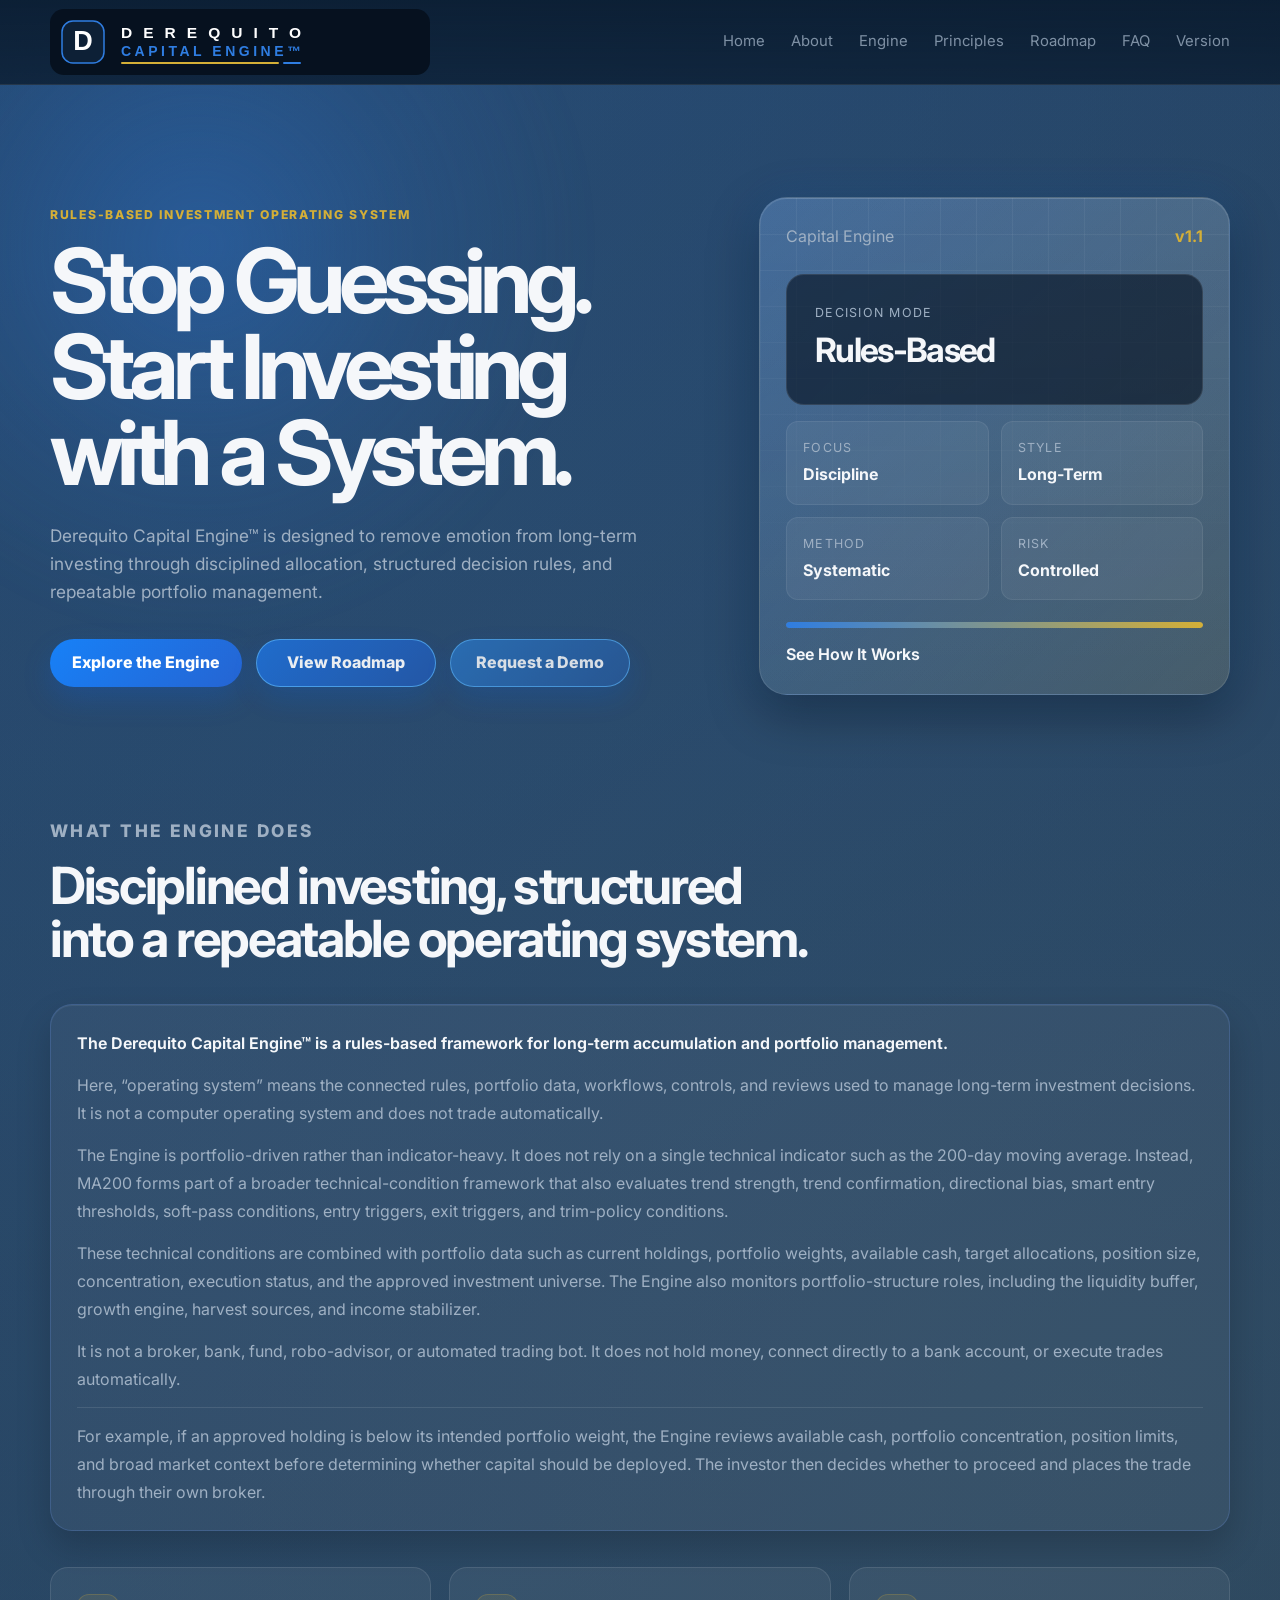
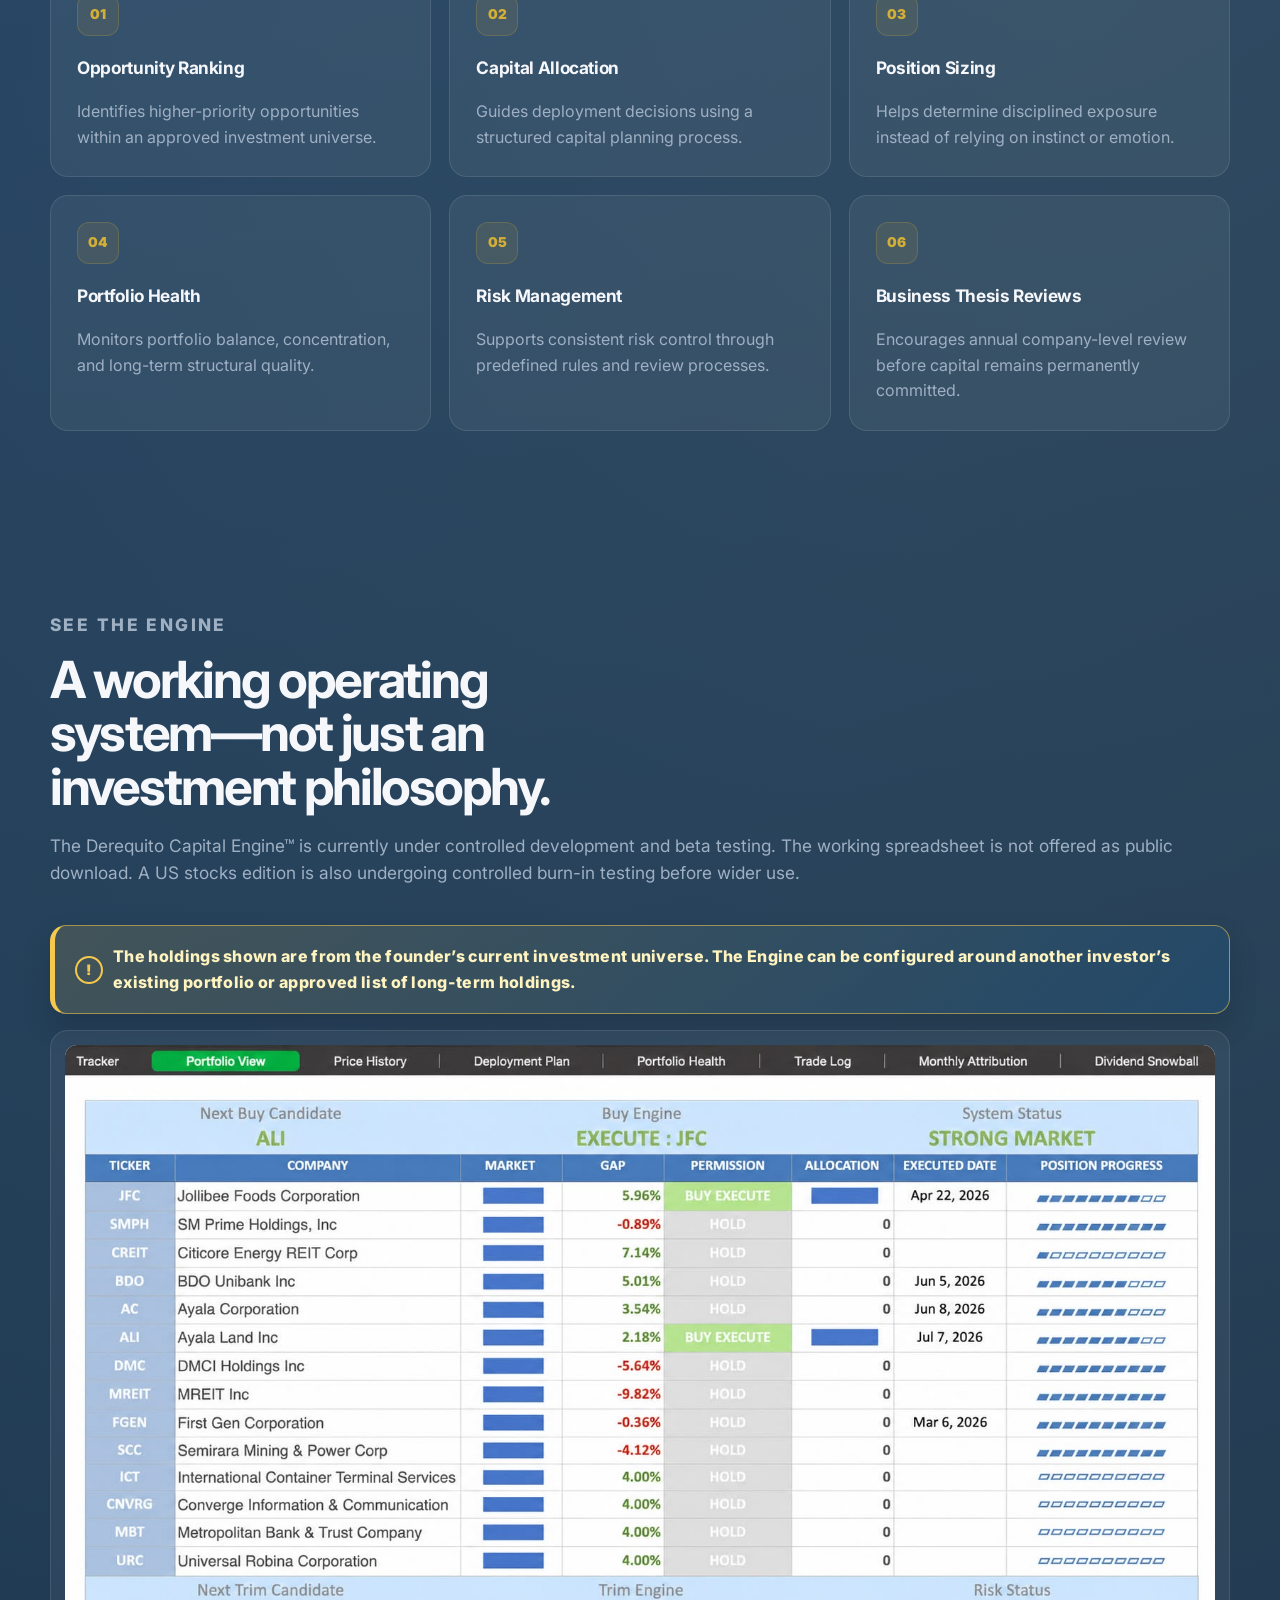
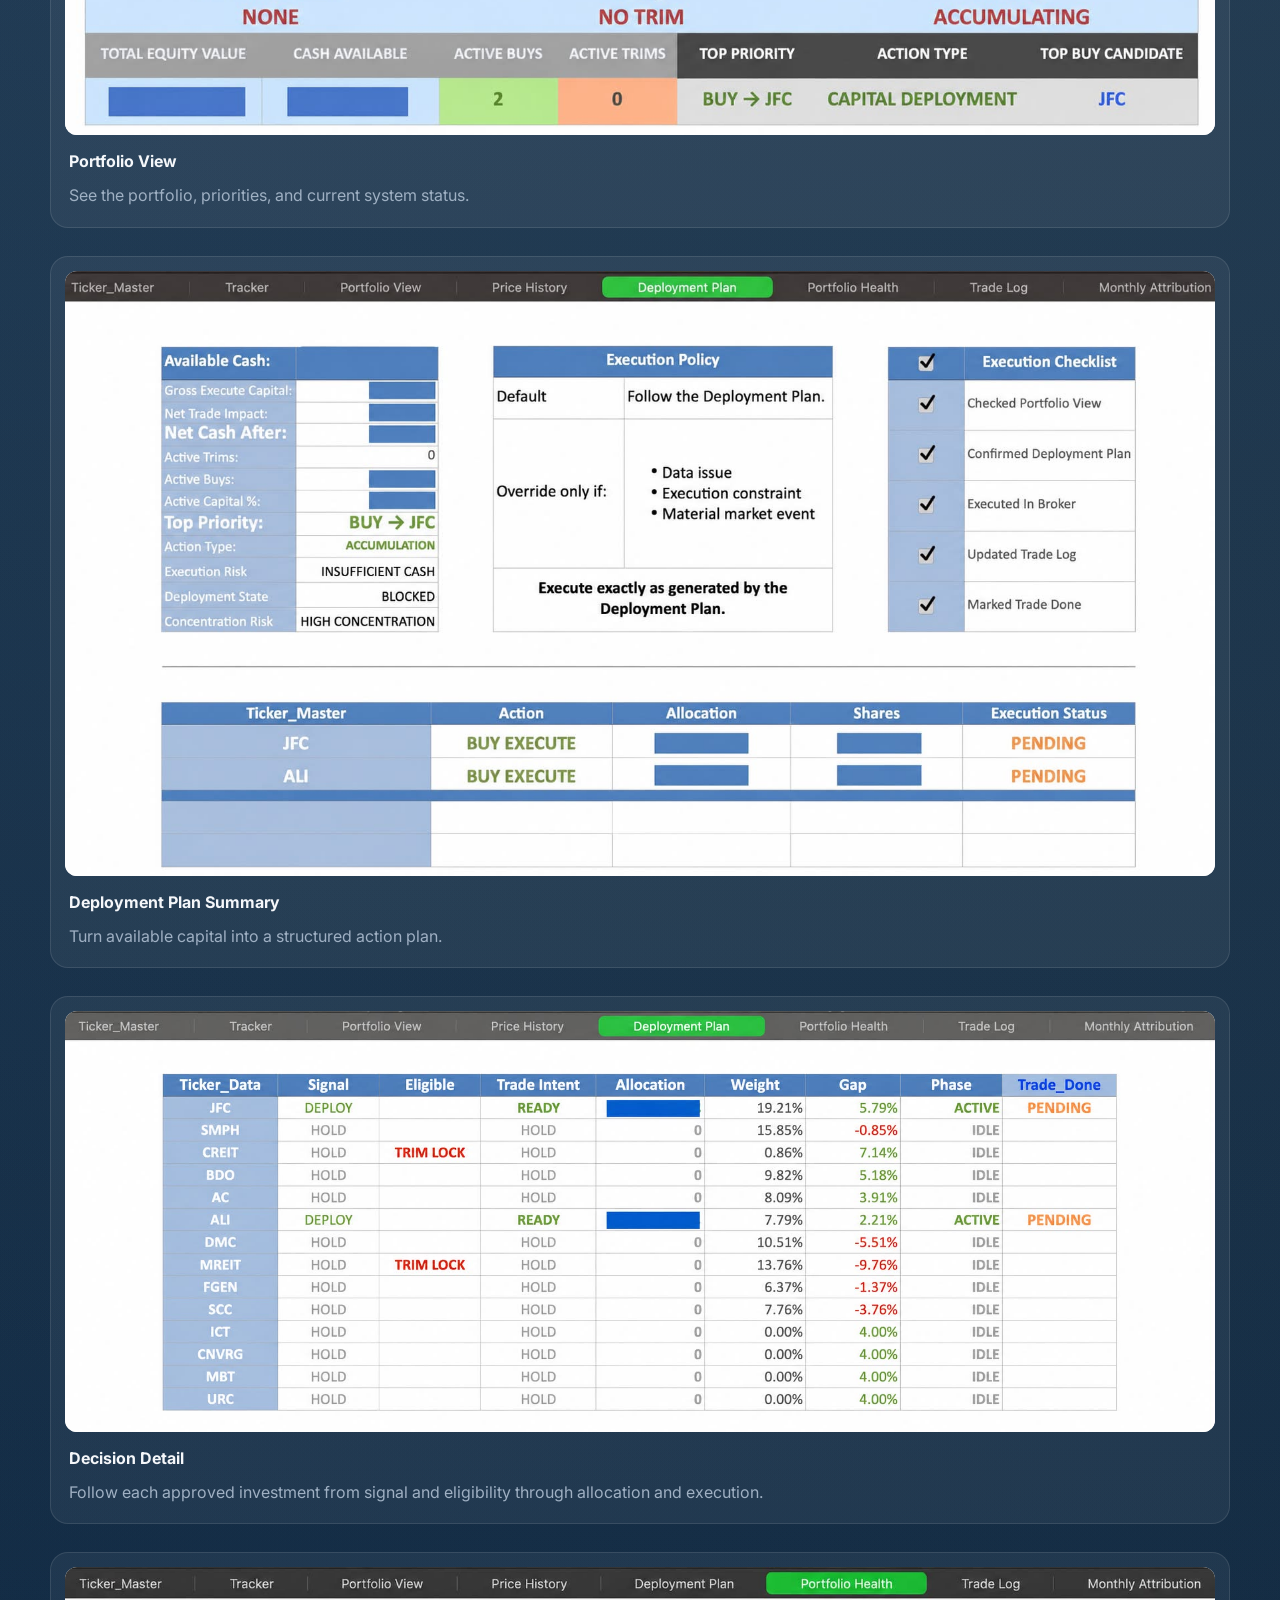
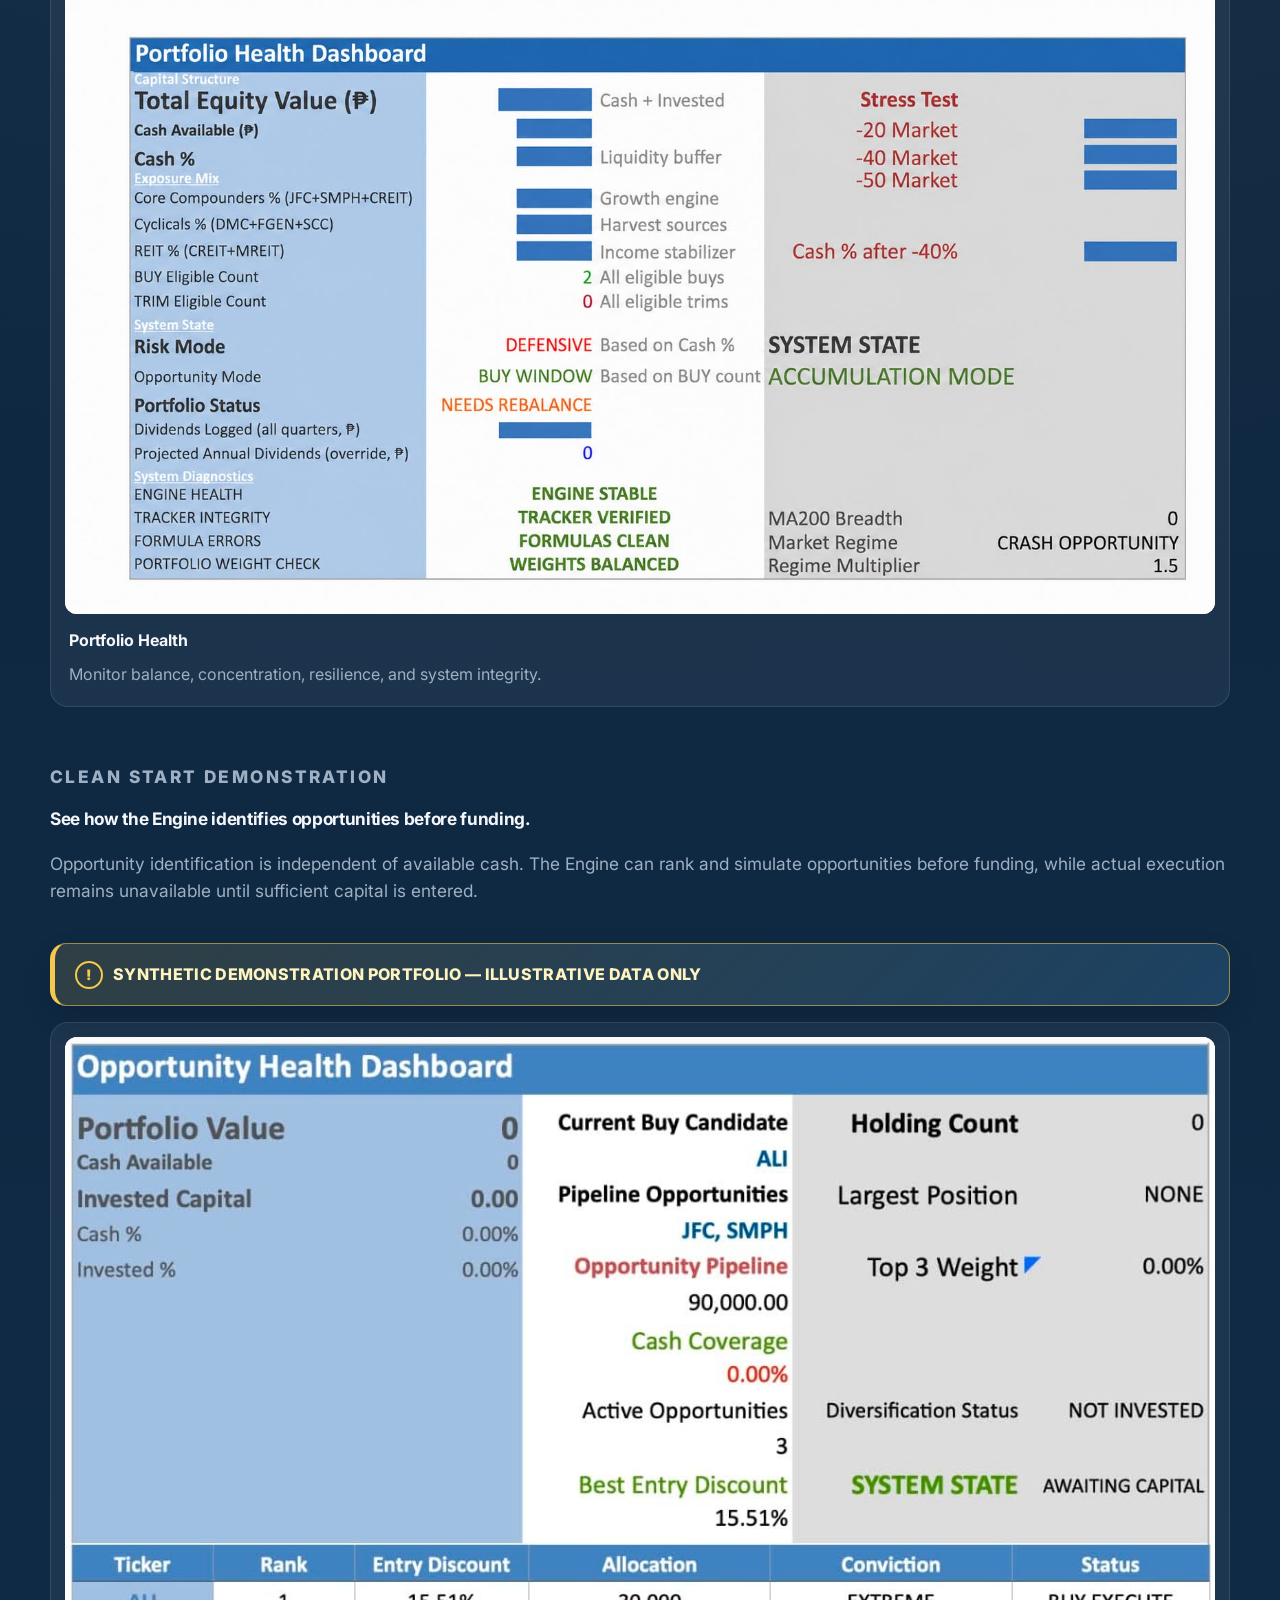
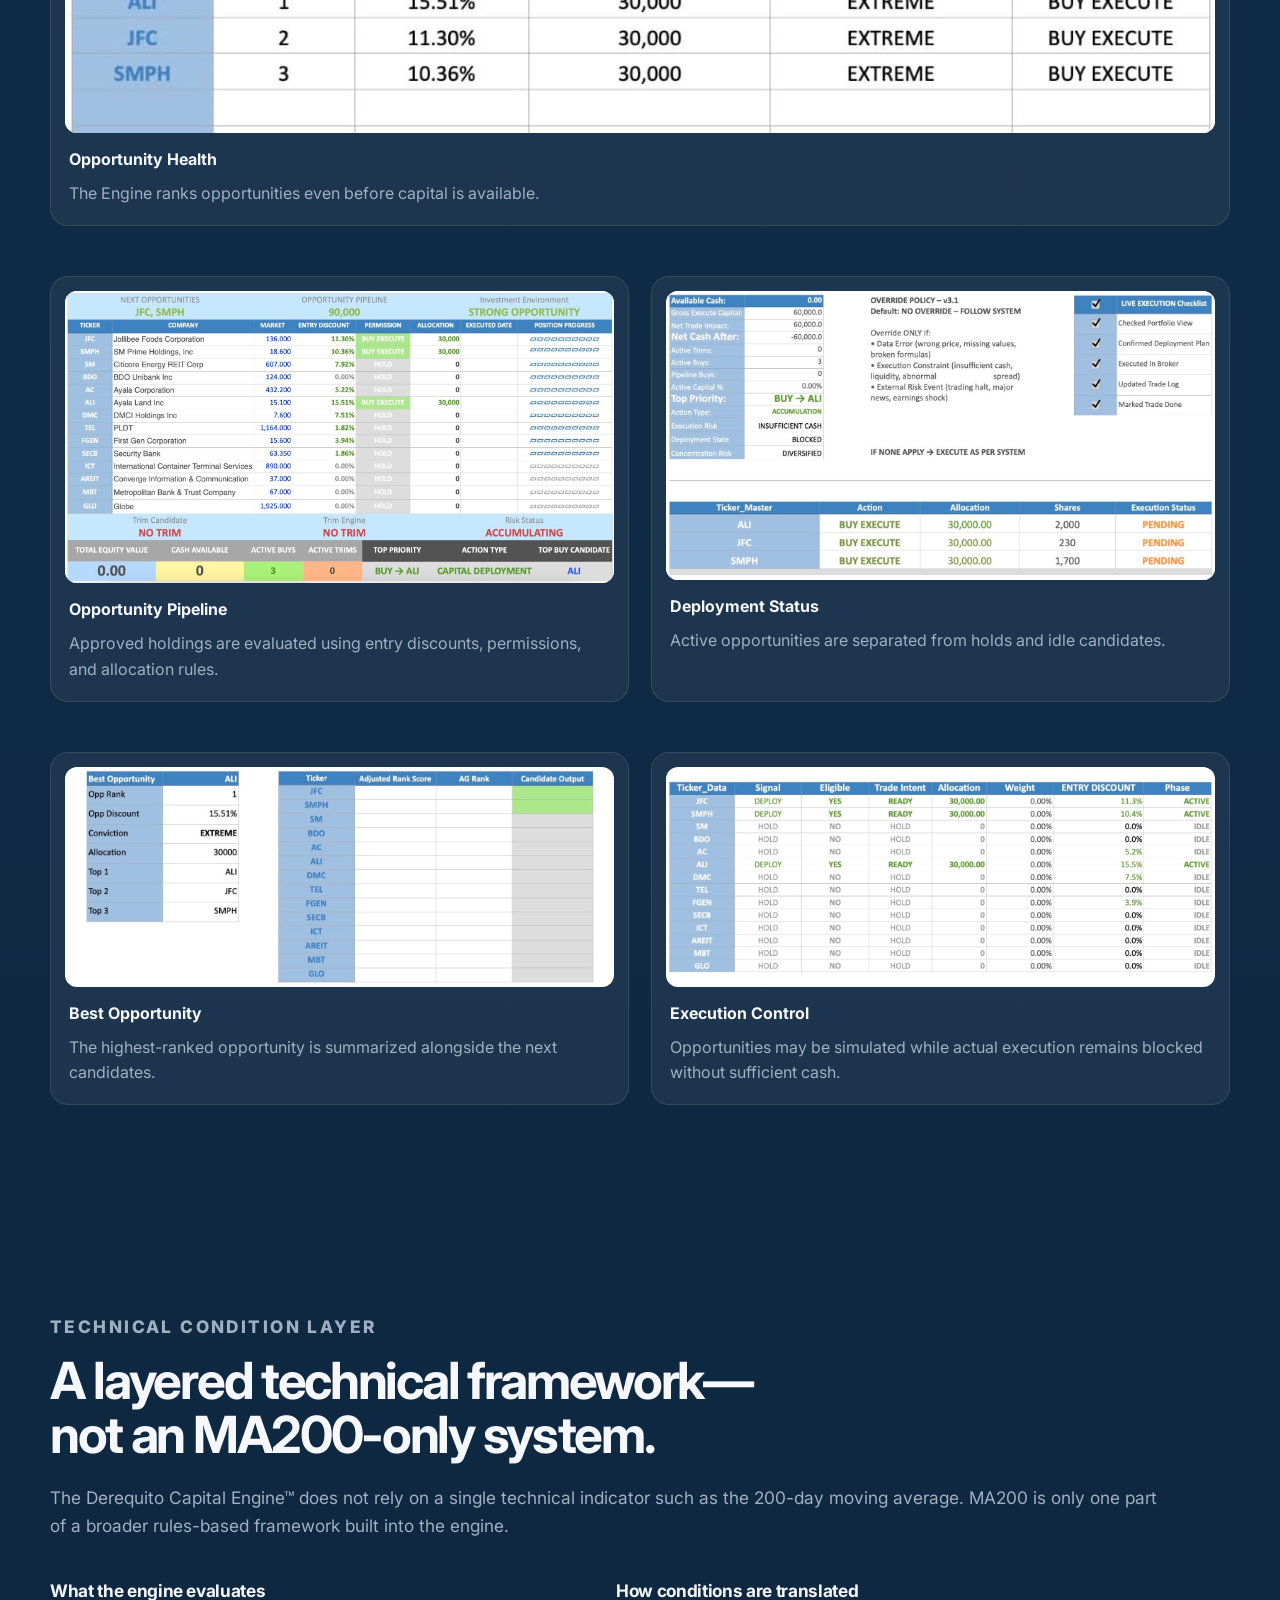
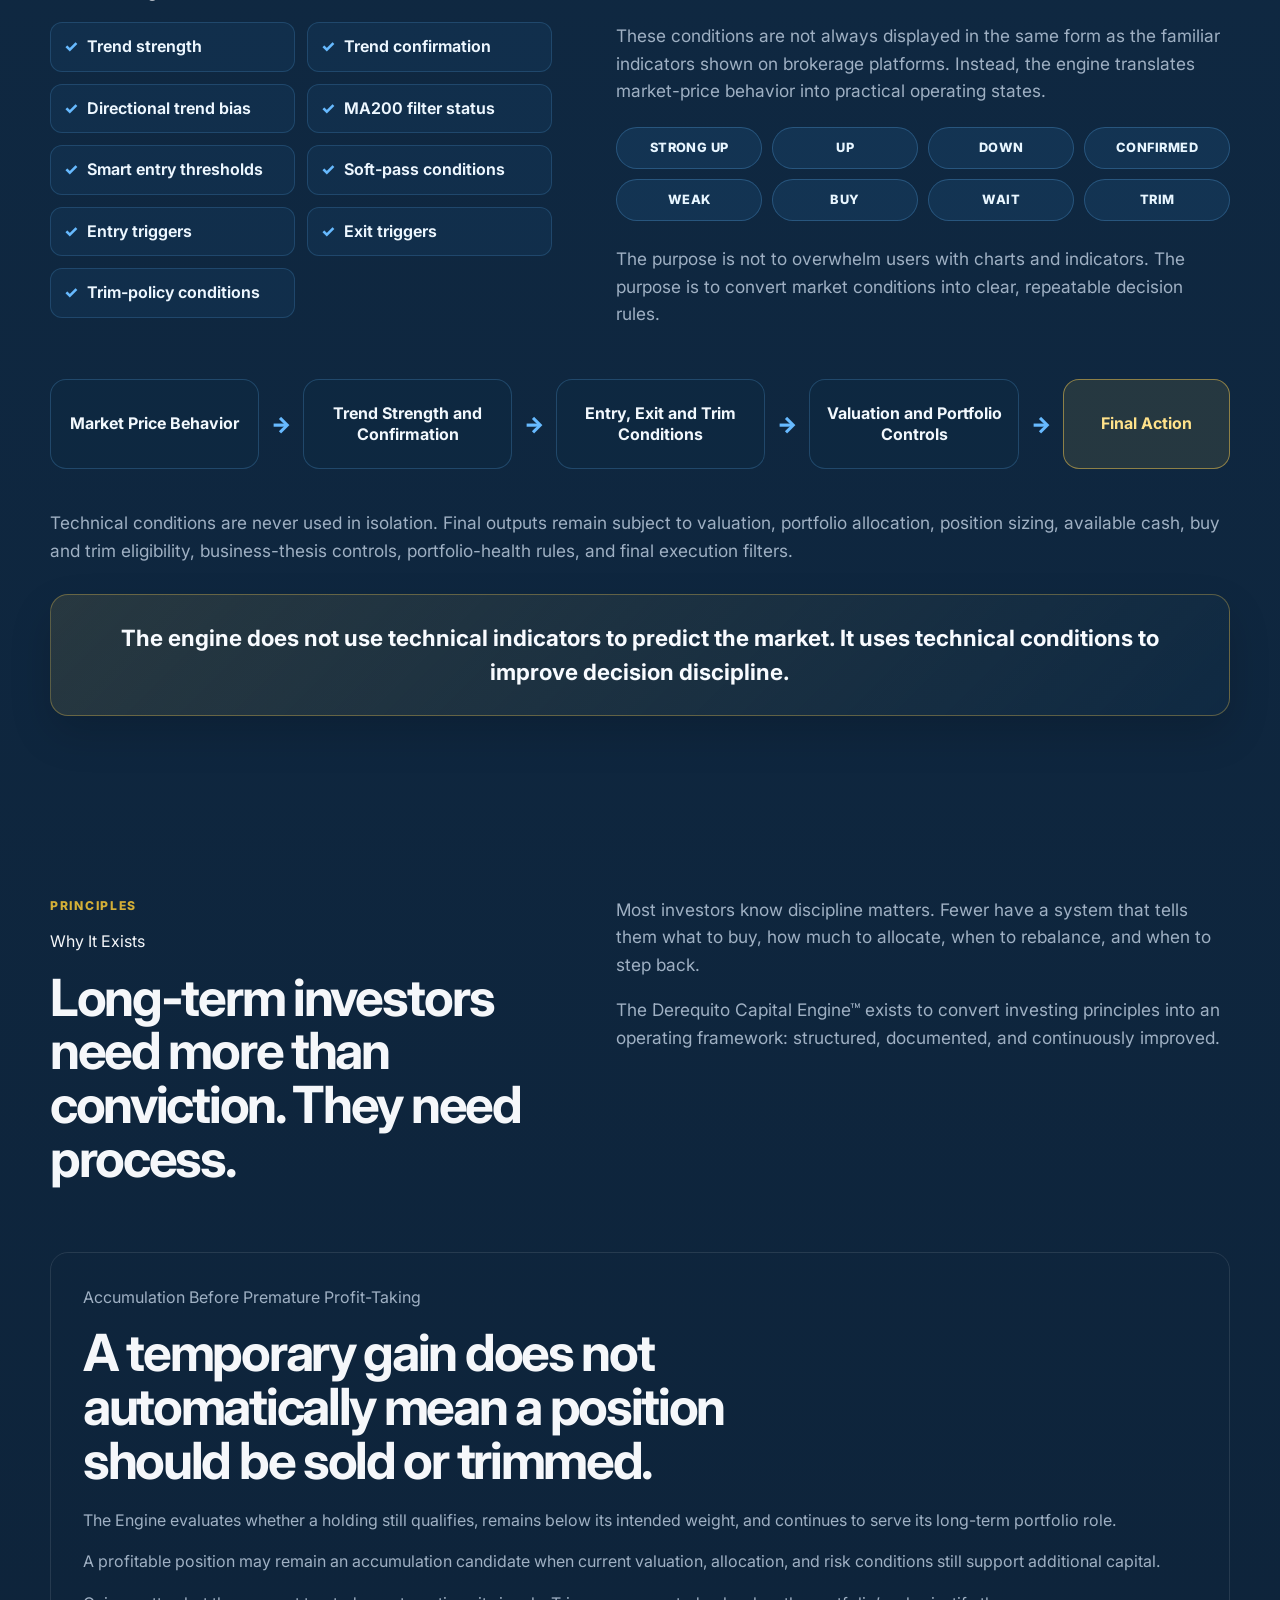
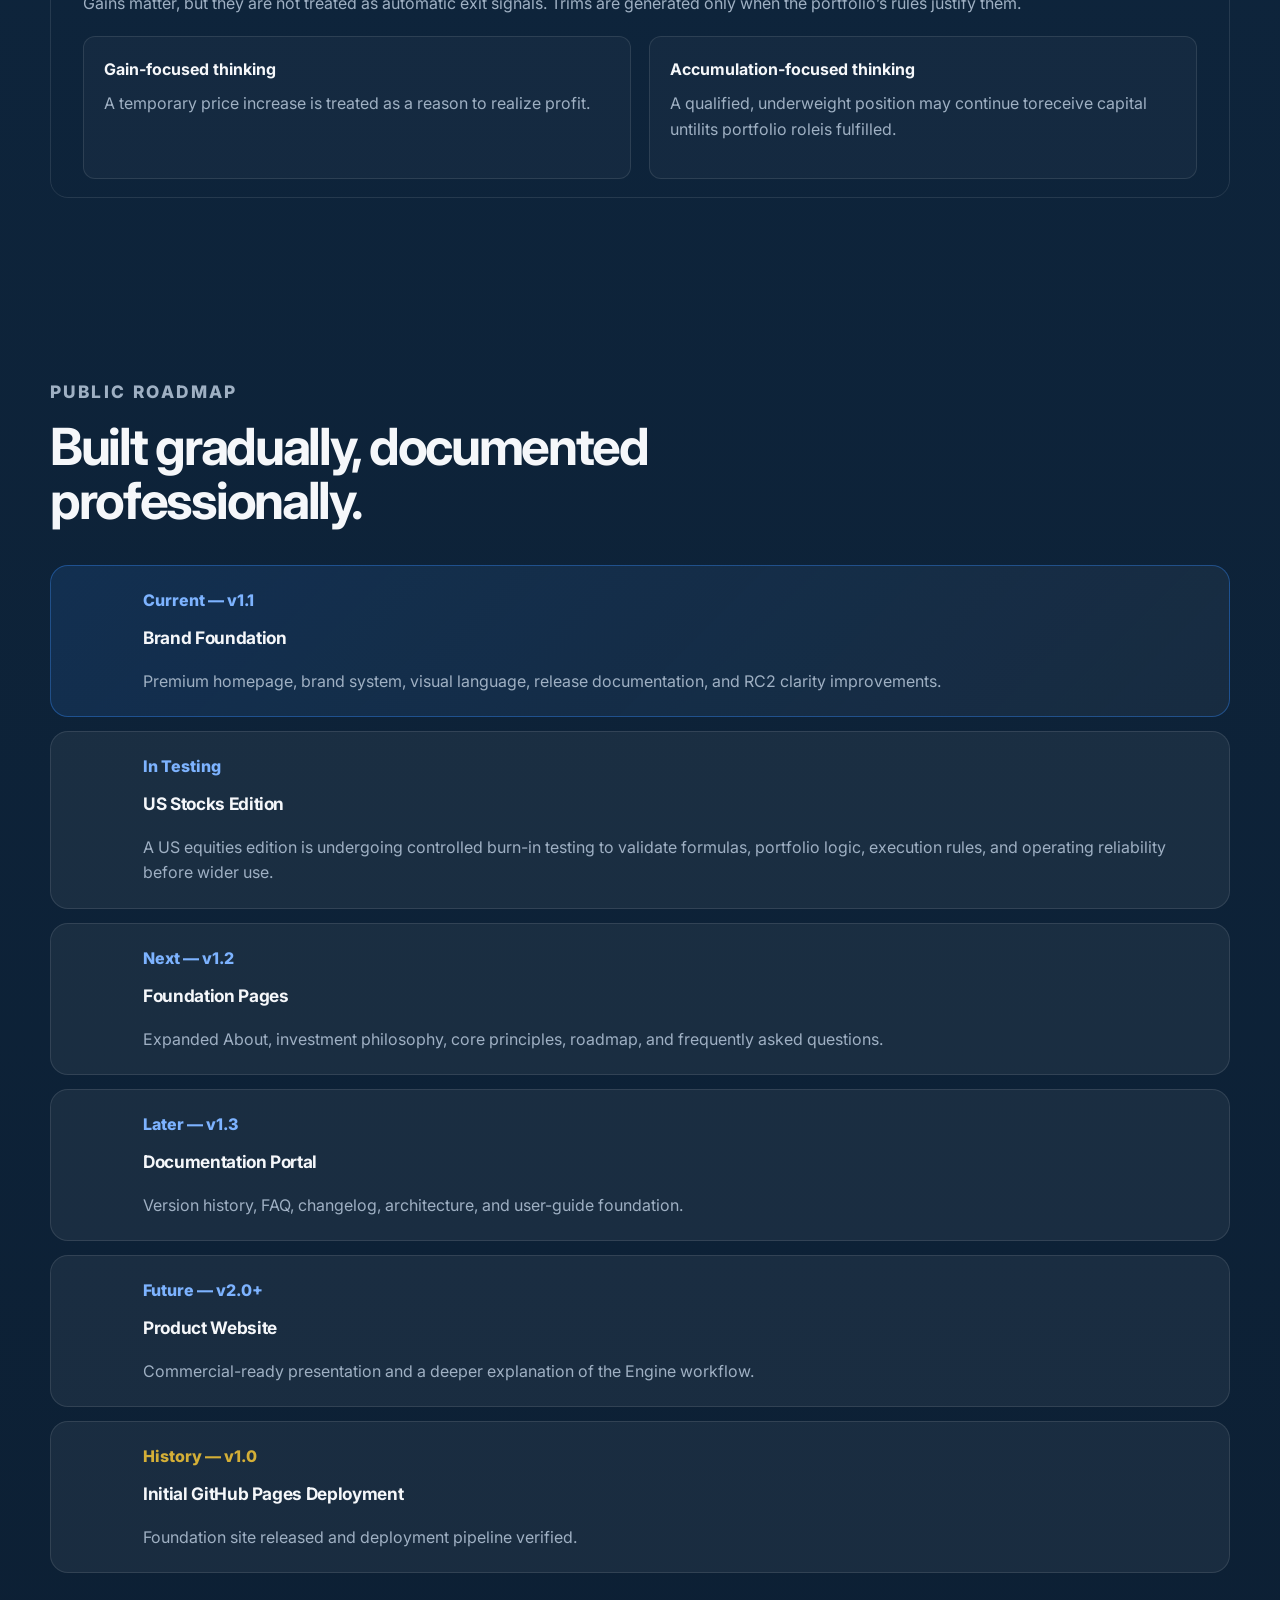
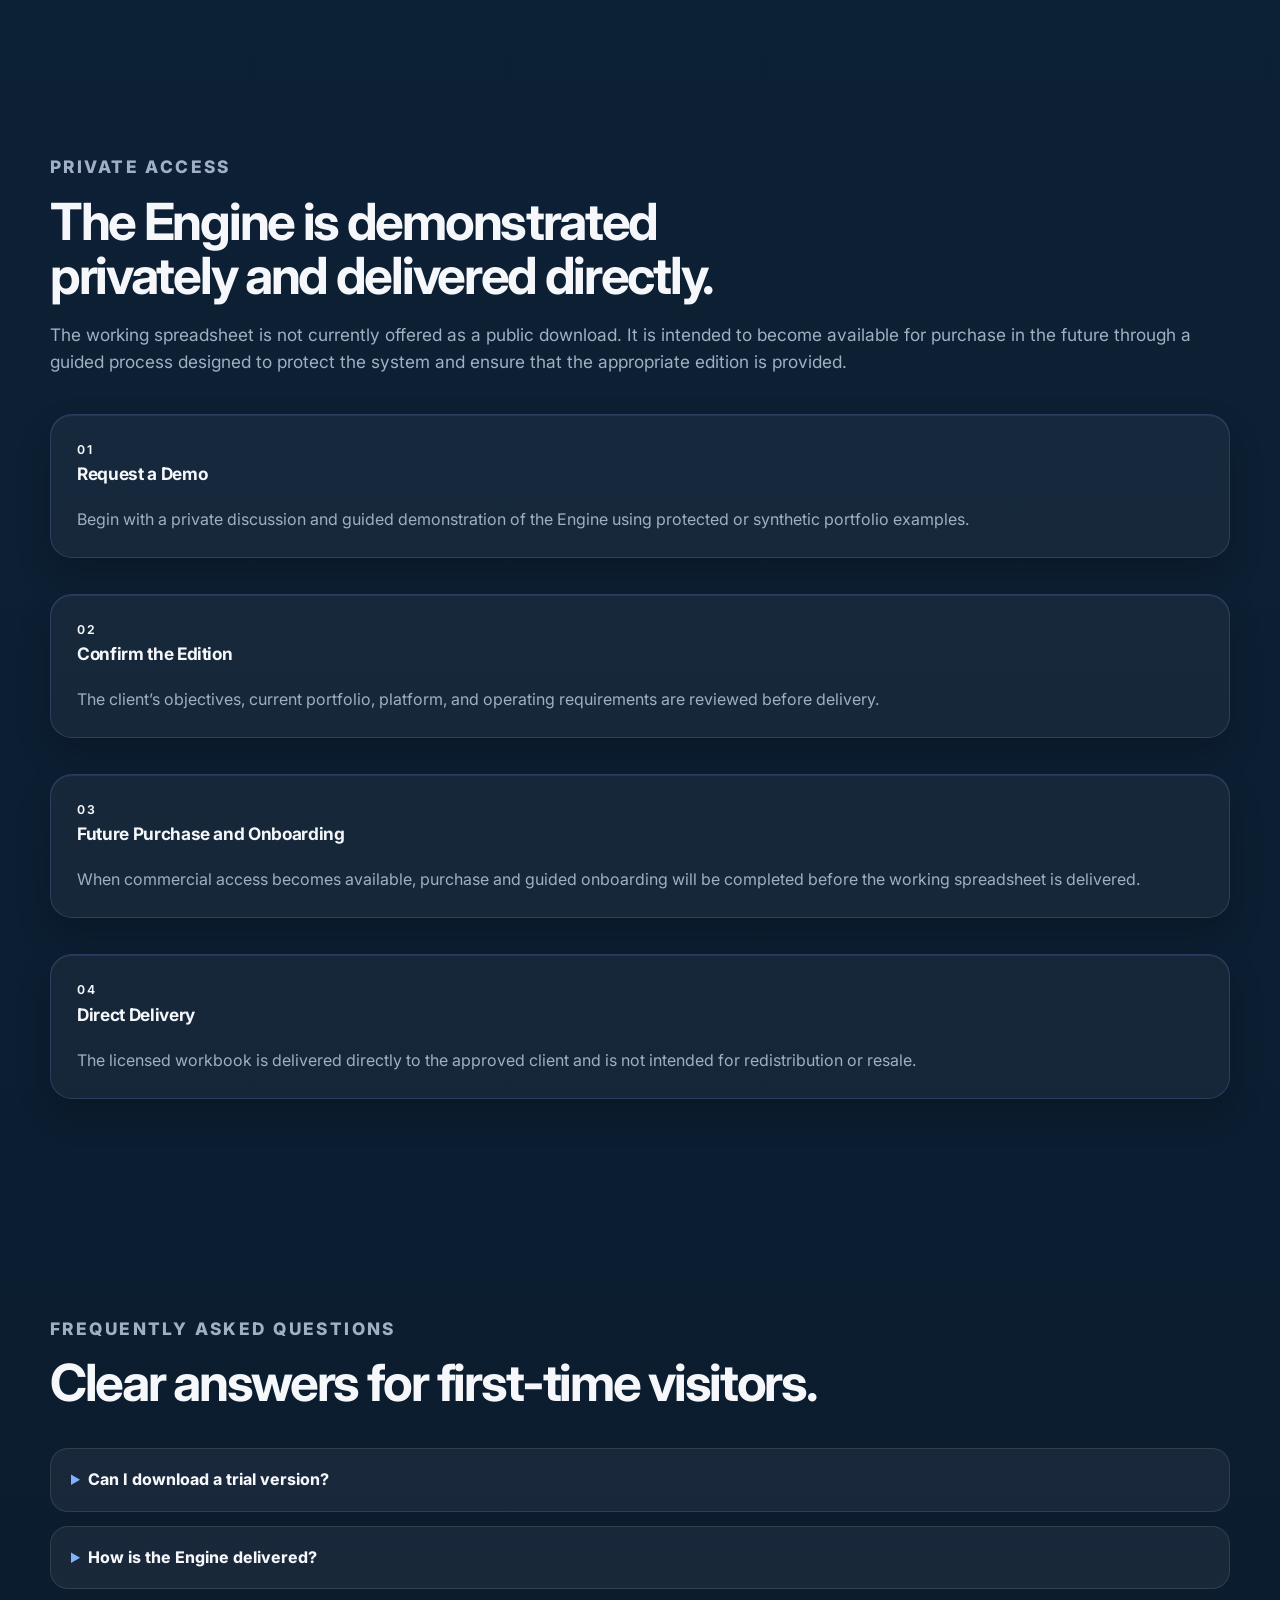
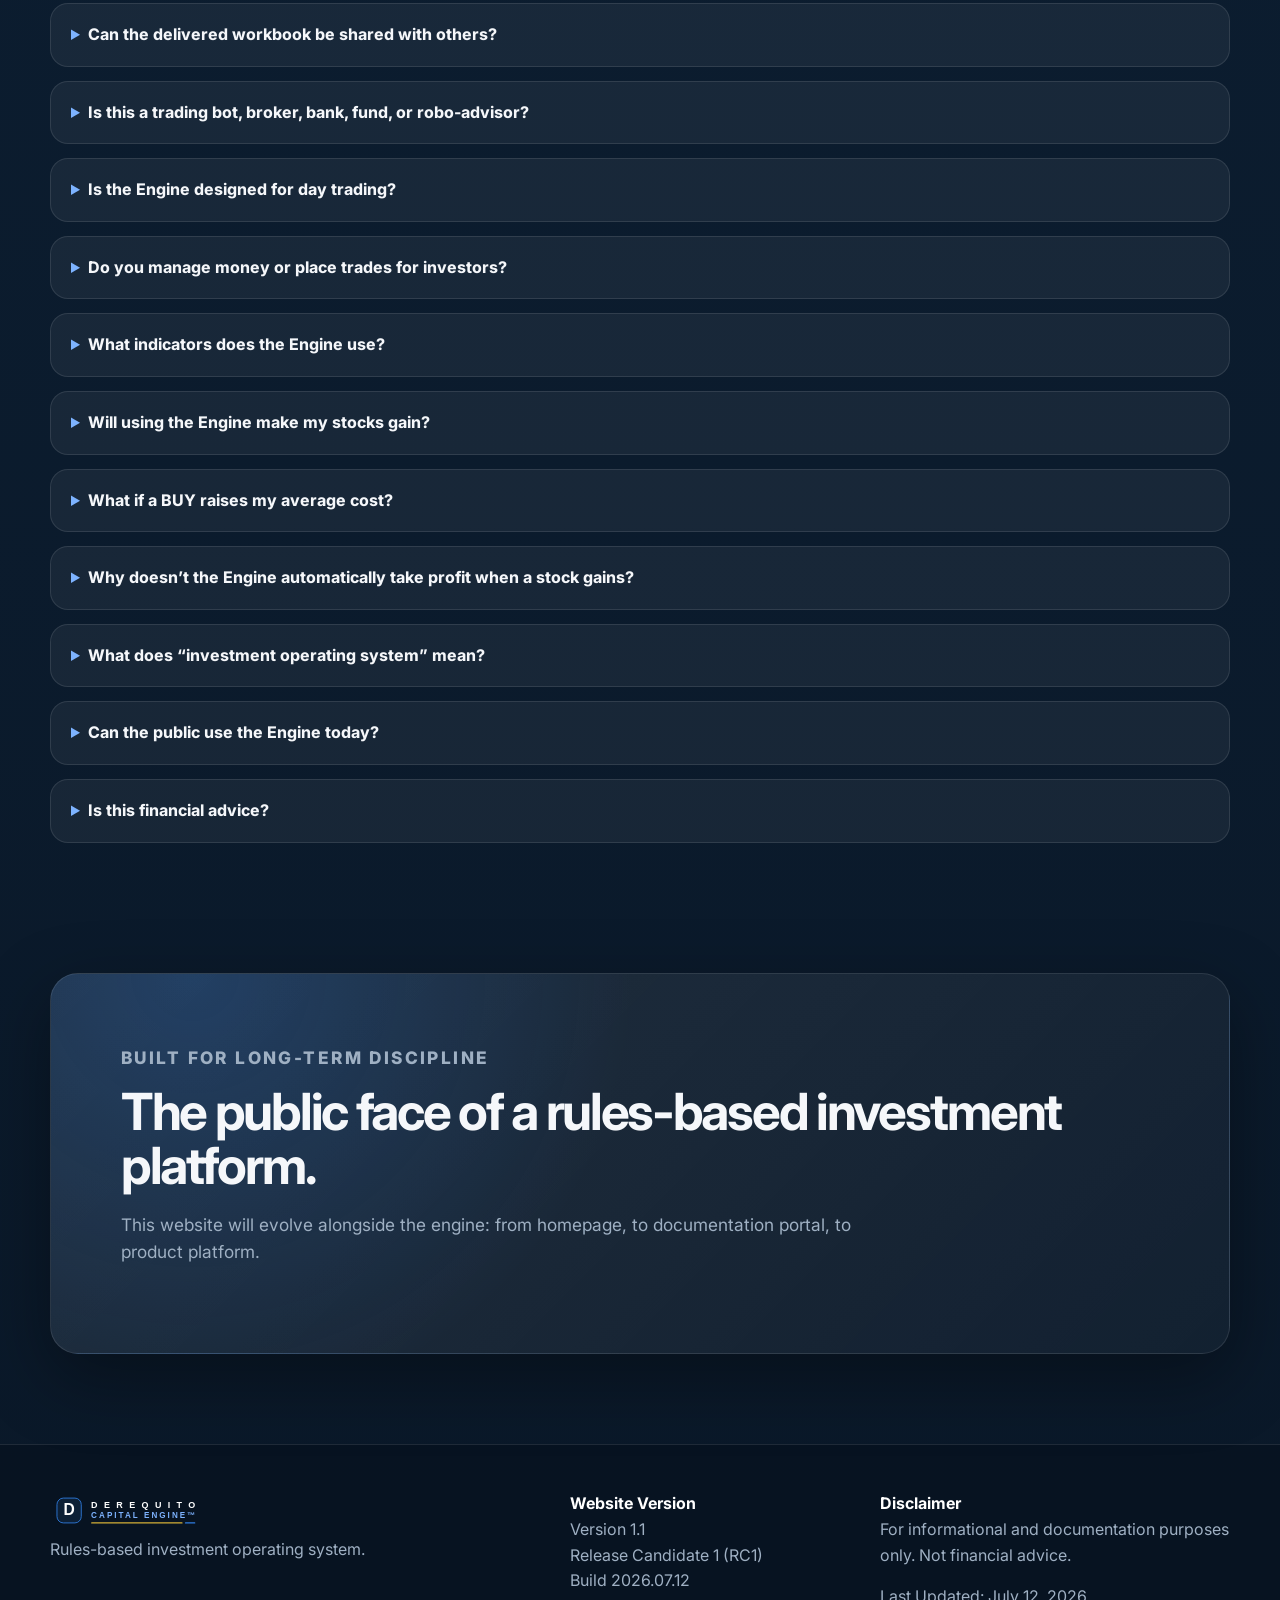
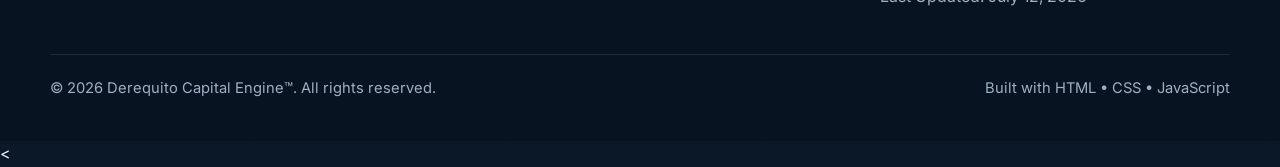
==== index.html @ 7e0c5414 "Refine engine section navigation and spacing" ====
<!DOCTYPE html>
<html lang="en">
<head>
  <meta charset="UTF-8" />
  <meta name="viewport" content="width=device-width, initial-scale=1.0" />
  <title>Derequito Capital Engine™ | Rules-Based Investment Operating System</title>
  <meta name="description" content="Derequito Capital Engine™ is a rules-based investment operating system designed to remove emotion and bring discipline to long-term investing." />
  <link rel="icon" href="favicon.svg" type="image/svg+xml" />
  <link rel="preconnect" href="https://fonts.googleapis.com">
  <link rel="preconnect" href="https://fonts.gstatic.com" crossorigin>
  <link href="https://fonts.googleapis.com/css2?family=Inter:wght@400;500;600;700;800&display=swap" rel="stylesheet">
  <link rel="stylesheet" href="styles.css" />
</head>
<body>
  <header class="site-header">
    <div class="container nav-shell">
      <a class="brand" href="#top" aria-label="Derequito Capital Engine home">
        <img src="assets/brand/logo-primary.svg" alt="Derequito Capital Engine logo" />
      </a>

      <button class="nav-toggle" aria-label="Toggle navigation" aria-expanded="false">
        <span></span><span></span><span></span>
      </button>

      <nav class="site-nav" aria-label="Primary navigation">
        <a href="#top">Home</a>
        <a href="pages/about.html">About</a>
        <a href="#engine">Engine</a>
        <a href="#principles">Principles</a>
        <a href="#roadmap">Roadmap</a>
        <a href="#faq">FAQ</a>
        <a href="#version">Version</a>
      </nav>
    </div>
  </header>

  <main id="top">
    <section class="hero section-reveal">
      <div class="container hero-grid">
      <div class="hero-copy hero-animate hero-animate-1">
        
          <p class="eyebrow">Rules-Based Investment Operating System</p>
          <h1>Stop Guessing.<br />Start Investing with a System.</h1>
          <p class="hero-text">
            Derequito Capital Engine™ is designed to remove emotion from long-term investing through
            disciplined allocation, structured decision rules, and repeatable portfolio management.
          </p>
          <div class="hero-actions">
  <a class="btn btn-primary" href="#engine">Explore the Engine</a>
  <a class="btn btn-secondary" href="#roadmap">View Roadmap</a>
  <a
    class="btn btn-secondary"
    href="mailto:derequitocapitalengine@gmail.com?subject=Derequito%20Capital%20Engine%20Private%20Demo%20Request"
  >
    Request a Demo
  </a>
</div>
        </div>

        <div class="engine-panel hero-animate hero-animate-2" aria-label="Capital Engine visual summary">
          <div class="panel-topline">
            <span>Capital Engine</span>
            <strong>v1.1</strong>
          </div>
          <div class="signal-card">
            <span class="signal-label">Decision Mode</span>
            <strong>Rules-Based</strong>
          </div>
          <div class="metrics-grid">
            <div><span>Focus</span><strong>Discipline</strong></div>
            <div><span>Style</span><strong>Long-Term</strong></div>
            <div><span>Method</span><strong>Systematic</strong></div>
            <div><span>Risk</span><strong>Controlled</strong></div>
          </div>
          <div class="progress-line"><span></span></div>
          <a class="engine-panel-link" href="#engine">
  See How It Works
</a>
        </div>
      </div>
    </section>

    <section class="section section-reveal engine-section">
  <div id="engine" class="container">
        <div class="section-heading">
          <p class="eyebrow">What the Engine Does</p>
          <h2>Disciplined investing, structured into a repeatable operating system.</h2>
        </div>
<div class="engine-clarity-card">
  <p>
    The Derequito Capital Engine™ is a rules-based framework for long-term
    accumulation and portfolio management.
  </p>
<p>
  Here, “operating system” means the connected rules, portfolio data,
  workflows, controls, and reviews used to manage long-term investment
  decisions. It is not a computer operating system and does not trade
  automatically.
</p>
<p>
  The Engine is portfolio-driven rather than indicator-heavy. It does not rely
  on a single technical indicator such as the 200-day moving average. Instead,
  MA200 forms part of a broader technical-condition framework that also
  evaluates trend strength, trend confirmation, directional bias, smart entry
  thresholds, soft-pass conditions, entry triggers, exit triggers, and
  trim-policy conditions.
</p>

<p>
  These technical conditions are combined with portfolio data such as current
  holdings, portfolio weights, available cash, target allocations, position
  size, concentration, execution status, and the approved investment universe.
  The Engine also monitors portfolio-structure roles, including the liquidity
  buffer, growth engine, harvest sources, and income stabilizer.
</p>
  <p>
    It is not a broker, bank, fund, robo-advisor, or automated trading bot.
    It does not hold money, connect directly to a bank account, or execute
    trades automatically.
  </p>
<p class="engine-example">
  For example, if an approved holding is below its intended portfolio weight,
  the Engine reviews available cash, portfolio concentration, position limits,
  and broad market context before determining whether capital should be
  deployed. The investor then decides whether to proceed and places the trade
  through their own broker.
</p>
  
</div>
        <div class="feature-grid">
          <article class="feature-card">
            <span class="feature-icon">01</span>
            <h3>Opportunity Ranking</h3>
            <p>Identifies higher-priority opportunities within an approved investment universe.</p>
          </article>
          <article class="feature-card">
            <span class="feature-icon">02</span>
            <h3>Capital Allocation</h3>
            <p>Guides deployment decisions using a structured capital planning process.</p>
          </article>
          <article class="feature-card">
            <span class="feature-icon">03</span>
            <h3>Position Sizing</h3>
            <p>Helps determine disciplined exposure instead of relying on instinct or emotion.</p>
          </article>
          <article class="feature-card">
            <span class="feature-icon">04</span>
            <h3>Portfolio Health</h3>
            <p>Monitors portfolio balance, concentration, and long-term structural quality.</p>
          </article>
          <article class="feature-card">
            <span class="feature-icon">05</span>
            <h3>Risk Management</h3>
            <p>Supports consistent risk control through predefined rules and review processes.</p>
          </article>
          <article class="feature-card">
            <span class="feature-icon">06</span>
            <h3>Business Thesis Reviews</h3>
            <p>Encourages annual company-level review before capital remains permanently committed.</p>
          </article>
        </div>
      </div>
    </section>
<section id="see-the-engine" class="section section-reveal">
  <div class="container">
    <div class="section-heading">
      <p class="eyebrow">See the Engine</p>
      <h2>
  A working operating
  <br>
  system—not just an
  <br>
  investment philosophy.
</h2>
      <p>
  The Derequito Capital Engine™ is currently under controlled development
  and beta testing. The working spreadsheet is not offered as public download. A US
  stocks edition is also undergoing controlled burn-in testing before wider
  use.
</p>
    </div>
<p class="engine-sample-note">
  The holdings shown are from the founder’s current investment universe.
  The Engine can be configured around another investor’s existing
  portfolio or approved list of long-term holdings.
</p>
    <div class="engine-showcase">
      <figure class="clean-start-card">
  <img
    src="assets/images/engine/portfolio-view.jpg"
    alt="Portfolio View showing holdings, allocation, execution status, position progress, and the Engine’s next recommended action"
    loading="lazy"
  >
  <figcaption>
    <strong>Portfolio View</strong>
    See the portfolio, priorities, and current system status.
  </figcaption>
</figure>

<figure class="clean-start-card">
  <img
    src="assets/images/engine/deployment-plan-summary.jpg"
    alt="Deployment Plan summary showing available cash, execution policy, priority, and planned actions"
    loading="lazy"
  >
  <figcaption>
    <strong>Deployment Plan Summary</strong>
    Turn available capital into a structured action plan.
  </figcaption>
</figure>

<figure class="clean-start-card">
  <img
    src="assets/images/engine/deployment-plan-detail.jpg"
    alt="Deployment Plan detail showing signals, eligibility, trade intent, allocation, weight, gap, and phase"
    loading="lazy"
  >
  <figcaption>
    <strong>Decision Detail</strong>
    Follow each approved investment from signal and eligibility through allocation and execution.
  </figcaption>
</figure>

<figure class="clean-start-card">
  <img
    src="assets/images/engine/portfolio-health.jpg"
    alt="Portfolio Health Dashboard showing capital structure, exposure mix, stress-test conditions, portfolio status, and system diagnostics"
    loading="lazy"
  >
  <figcaption>
    <strong>Portfolio Health</strong>
    Monitor balance, concentration, resilience, and system integrity.
  </figcaption>
</figure>

    <div class="clean-start-gallery">
  <div class="section-heading">
    <p class="eyebrow">Clean Start Demonstration</p>
    <h3>See how the Engine identifies opportunities before funding.</h3>
    <p>
      Opportunity identification is independent of available cash. The Engine
      can rank and simulate opportunities before funding, while actual execution
      remains unavailable until sufficient capital is entered.
    </p>
  </div>

  <p class="engine-sample-note">
    SYNTHETIC DEMONSTRATION PORTFOLIO — ILLUSTRATIVE DATA ONLY
  </p>

  <div class="clean-start-grid">
    <figure class="clean-start-card clean-start-card-featured">
      <img
        src="assets/images/engine/clean-start-opportunity-health.jpg"
        alt="Clean Start Opportunity Health Dashboard showing zero capital, ranked opportunities, and awaiting capital status"
        loading="lazy"
      >
      <figcaption>
        <strong>Opportunity Health</strong>
        The Engine ranks opportunities even before capital is available.
      </figcaption>
    </figure>

    <figure class="clean-start-card">
      <img
        src="assets/images/engine/clean-start-portfolio-view.jpg"
        alt="Clean Start Portfolio View showing opportunity pipeline, entry discounts, permissions, and allocations"
        loading="lazy"
      >
      <figcaption>
        <strong>Opportunity Pipeline</strong>
        Approved holdings are evaluated using entry discounts, permissions, and allocation rules.
      </figcaption>
    </figure>

    <figure class="clean-start-card">
      <img
        src="assets/images/engine/clean-start-deployment-plan-1.jpg"
        alt="Clean Start Deployment Plan showing active opportunities, holds, allocations, and phases"
        loading="lazy"
      >
      <figcaption>
        <strong>Deployment Status</strong>
        Active opportunities are separated from holds and idle candidates.
      </figcaption>
    </figure>

    <figure class="clean-start-card clean-start-card-paired">
  <img
    src="assets/images/engine/clean-start-best-opportunity.jpg"
    alt="Clean Start Best Opportunity Summary showing the highest-ranked opportunity and next candidates"
    loading="lazy"
  >
  <figcaption>
    <strong>Best Opportunity</strong>
    The highest-ranked opportunity is summarized alongside the next candidates.
  </figcaption>
</figure>

<figure class="clean-start-card clean-start-card-paired">
  <img
    src="assets/images/engine/clean-start-deployment-plan-2.jpg"
    alt="Clean Start Execution Control showing active opportunities and execution status"
    loading="lazy"
  >
  <figcaption>
    <strong>Execution Control</strong>
    Opportunities may be simulated while actual execution remains blocked without sufficient cash.
  </figcaption>
</figure>
  </div>
</div>
</section>
<section id="technical-framework" class="section section-reveal">
  <div class="container">
    <div class="section-heading">
      <p class="eyebrow">Technical Condition Layer</p>

      <h2>
        A layered technical framework—
        <br>
        not an MA200-only system.
      </h2>

      <p class="section-intro">
        The Derequito Capital Engine™ does not rely on a single technical
        indicator such as the 200-day moving average. MA200 is only one part
        of a broader rules-based framework built into the engine.
      </p>
    </div>

    <div class="split-grid technical-framework-grid">

  <div class="copy-block technical-evaluation-card">
    <h3>What the engine evaluates</h3>

    <div class="technical-feature-grid">
      <span>Trend strength</span>
      <span>Trend confirmation</span>
      <span>Directional trend bias</span>
      <span>MA200 filter status</span>
      <span>Smart entry thresholds</span>
      <span>Soft-pass conditions</span>
      <span>Entry triggers</span>
      <span>Exit triggers</span>
      <span>Trim-policy conditions</span>
    </div>
  </div>

  <div class="copy-block technical-translation-card">
    <h3>How conditions are translated</h3>

    <p>
      These conditions are not always displayed in the same form as the
      familiar indicators shown on brokerage platforms. Instead, the engine
      translates market-price behavior into practical operating states.
    </p>

    <div class="technical-state-badges">
      <span>STRONG UP</span>
      <span>UP</span>
      <span>DOWN</span>
      <span>CONFIRMED</span>
      <span>WEAK</span>
      <span>BUY</span>
      <span>WAIT</span>
      <span>TRIM</span>
    </div>

    <p>
      The purpose is not to overwhelm users with charts and indicators.
      The purpose is to convert market conditions into clear, repeatable
      decision rules.
    </p>
  </div>

</div>

    <div class="technical-framework-flow" aria-label="Technical framework flow">
      <div class="technical-flow-step">Market Price Behavior</div>
      <span class="technical-flow-arrow">→</span>

      <div class="technical-flow-step">
        Trend Strength and Confirmation
      </div>
      <span class="technical-flow-arrow">→</span>

      <div class="technical-flow-step">
        Entry, Exit and Trim Conditions
      </div>
      <span class="technical-flow-arrow">→</span>

      <div class="technical-flow-step">
        Valuation and Portfolio Controls
      </div>
      <span class="technical-flow-arrow">→</span>

      <div class="technical-flow-step technical-flow-final">
        Final Action
      </div>
    </div>

    <div class="copy-block technical-framework-controls">
      <p>
        Technical conditions are never used in isolation. Final outputs remain
        subject to valuation, portfolio allocation, position sizing, available
        cash, buy and trim eligibility, business-thesis controls,
        portfolio-health rules, and final execution filters.
      </p>
    </div>

    <blockquote class="technical-framework-quote">
      The engine does not use technical indicators to predict the market.
      It uses technical conditions to improve decision discipline.
    </blockquote>
  </div>
</section>
    <section id="principles" class="section split-section section-reveal">
      <div class="container split-grid">
        <div>
          <p class="eyebrow">Principles</p>
<p class="section-kicker">Why It Exists</p>
          <h2>Long-term investors need more than conviction. They need process.</h2>
        </div>
        <div class="copy-block">
          <p>
            Most investors know discipline matters. Fewer have a system that tells them what to buy,
            how much to allocate, when to rebalance, and when to step back.
          </p>
          <p>
            The Derequito Capital Engine™ exists to convert investing principles into an operating
            framework: structured, documented, and continuously improved.
          </p>
        </div>
      </div>
      <div class="container">
      <div class="principle-feature">
  <p class="section-kicker">Accumulation Before Premature Profit-Taking</p>

  <h2>A temporary gain does not automatically mean a position should be sold or trimmed.</h2>

  <p>
    The Engine evaluates whether a holding still qualifies, remains below its intended weight,
    and continues to serve its long-term portfolio role.
  </p>

  <p>
    A profitable position may remain an accumulation candidate when current valuation,
    allocation, and risk conditions still support additional capital.
  </p>

  <p>
    Gains matter, but they are not treated as automatic exit signals.
    Trims are generated only when the portfolio’s rules justify them.
  </p>

  <div class="principle-comparison">
    <div>
      <strong>Gain-focused thinking</strong>
      <p>A temporary price increase is treated as a reason to realize profit.</p>
    </div>

    <div>
      <strong>Accumulation-focused thinking</strong>
      <p>A qualified, underweight position may continue toreceive capital untilits portfolio roleis fulfilled.</p>
    </div>
  </div>
</div>
</div>
    </section>

    <section id="roadmap" class="section section-reveal">
      <div class="container">
        <div class="section-heading">
          <p class="eyebrow">Public Roadmap</p>
          <h2>Built gradually, documented professionally.</h2>
        </div>

        <div class="timeline">
  <div class="timeline-item active">
    <span>Current — v1.1</span>
    <h3>Brand Foundation</h3>
    <p>
      Premium homepage, brand system, visual language, release documentation,
      and RC2 clarity improvements.
    </p>
  </div>

  <div class="timeline-item">
    <span>In Testing</span>
    <h3>US Stocks Edition</h3>
    <p>
      A US equities edition is undergoing controlled burn-in testing to
      validate formulas, portfolio logic, execution rules, and operating
      reliability before wider use.
    </p>
  </div>

  <div class="timeline-item">
    <span>Next — v1.2</span>
    <h3>Foundation Pages</h3>
    <p>
      Expanded About, investment philosophy, core principles, roadmap, and
      frequently asked questions.
    </p>
  </div>

  <div class="timeline-item">
    <span>Later — v1.3</span>
    <h3>Documentation Portal</h3>
    <p>
      Version history, FAQ, changelog, architecture, and user-guide
      foundation.
    </p>
  </div>

  <div class="timeline-item">
    <span>Future — v2.0+</span>
    <h3>Product Website</h3>
    <p>
      Commercial-ready presentation and a deeper explanation of the Engine
      workflow.
    </p>
  </div>

  <div class="timeline-item complete">
    <span>History — v1.0</span>
    <h3>Initial GitHub Pages Deployment</h3>
    <p>
      Foundation site released and deployment pipeline verified.
    </p>
  </div>
</div>
      </div>
    </section>
    <section id="private-access" class="section section-reveal">
  <div class="container">
    <div class="section-heading">
      <p class="eyebrow">Private Access</p>
      <h2>The Engine is demonstrated privately and delivered directly.</h2>
      <p>
  The working spreadsheet is not currently offered as a public download.
  It is intended to become available for purchase in the future through a
  guided process designed to protect the system and ensure that the
  appropriate edition is provided.
</p>
    </div>

    <div class="engine-clarity-grid">
      <article class="engine-clarity-card">
        <p class="eyebrow">01</p>
        <h3>Request a Demo</h3>
        <p>
          Begin with a private discussion and guided demonstration of the
          Engine using protected or synthetic portfolio examples.
        </p>
      </article>

      <article class="engine-clarity-card">
        <p class="eyebrow">02</p>
        <h3>Confirm the Edition</h3>
        <p>
          The client’s objectives, current portfolio, platform, and operating
          requirements are reviewed before delivery.
        </p>
      </article>

      <article class="engine-clarity-card">
        <p class="eyebrow">03</p>
        <h3>Future Purchase and Onboarding</h3>
<p>
  When commercial access becomes available, purchase and guided onboarding
  will be completed before the working spreadsheet is delivered.
</p>
      </article>

      <article class="engine-clarity-card">
        <p class="eyebrow">04</p>
        <h3>Direct Delivery</h3>
        <p>
          The licensed workbook is delivered directly to the approved client
          and is not intended for redistribution or resale.
        </p>
      </article>
    </div>
  </div>
</section>
<section id="faq" class="section section-reveal">
  <div class="container">
    <div class="section-heading">
      <p class="eyebrow">Frequently Asked Questions</p>
      <h2>Clear answers for first-time visitors.</h2>
    </div>

    <div class="faq-list">
      <details>
  <summary>Can I download a trial version?</summary>
  <p>
    No. The Derequito Capital Engine™ is not distributed as a public trial.
    Interested users may request a private demonstration.
  </p>
</details>
<details>
  <summary>How is the Engine delivered?</summary>
  <p>
    The working spreadsheet is delivered directly to the client only after
    purchase, onboarding, and confirmation of the appropriate edition.
  </p>
</details>

<details>
  <summary>Can the delivered workbook be shared with others?</summary>
  <p>
    No. Each delivered copy is intended for the licensed client and may not be
    redistributed, resold, or shared without written permission.
  </p>
</details>
      <details>
        <summary>Is this a trading bot, broker, bank, fund, or robo-advisor?</summary>
        <p>
          No. The Derequito Capital Engine™ is a rules-based investment
          framework. It does not hold money, connect directly to bank accounts,
          or execute trades automatically.
        </p>
      </details>
<details>
  <summary>Is the Engine designed for day trading?</summary>
  <p>
    No. The Derequito Capital Engine™ is designed for long-term portfolio
    accumulation and management. It is not a day-trading system, market-timing
    service, or short-term trading signal.
  </p>
</details>
      <details>
        <summary>Do you manage money or place trades for investors?</summary>
        <p>
          No. Investors remain responsible for reviewing every recommendation,
          making the final decision, and placing trades through their own
          broker.
        </p>
      </details>

      <details>
        <summary>What indicators does the Engine use?</summary>
        

  <div class="faq-answer">
    <p>
      The Derequito Capital Engine is portfolio-driven rather than
      indicator-heavy. It does not rely on a single technical indicator such
      as the 200-day moving average.
    </p>

    <p>
      MA200 is only one part of a broader rules-based technical framework.
      The Engine also evaluates trend strength, trend confirmation,
      directional trend bias, smart entry thresholds, soft-pass conditions,
      entry triggers, exit triggers, and trim-policy conditions.
    </p>

    <p>
      These conditions are not always displayed in the same form as the
      familiar indicators shown on brokerage platforms. Instead, the Engine
      translates market-price behavior into practical operating states such as
      <strong>
        STRONG UP, UP, DOWN, CONFIRMED, WEAK, BUY, WAIT, and TRIM.
      </strong>
    </p>

    <p>
      Technical conditions are not used alone. Final outputs also remain
      subject to valuation, portfolio weights, available cash, target
      allocations, position limits, concentration, execution status,
      business-thesis controls, portfolio-health rules, and the approved
      investment universe.
    </p>
  </div>
</details>
<details>
  <summary>Will using the Engine make my stocks gain?</summary>

  <div class="faq-answer">
    <p>
      No. The Derequito Capital Engine does not guarantee profits, prevent
      losses, or ensure that any stock will increase in value.
    </p>

    <p>
      The Engine is a decision-support framework designed to improve
      discipline, portfolio allocation, position sizing, risk controls, and
      execution consistency.
    </p>

    <p>
      Investment results still depend on market conditions, company
      performance, the accuracy of user inputs, and the investor’s own
      decisions.
    </p>
  </div>
</details>
<details>
  <summary>What if a BUY raises my average cost?</summary>
  <p>
    A new purchase may raise the weighted-average cost when existing shares were bought at much lower prices.
    The Engine does not attempt to preserve a low historical average. It evaluates whether new capital should
    be deployed under current portfolio, valuation, allocation, and risk conditions.
  </p>
  <p>
    When a BUY is generated, the Deployment Plan determines the prescribed allocation. A higher average cost
    does not erase gains on earlier shares and does not automatically mean that portfolio quality has weakened.
  </p>
  <p>
    The Engine bases the decision on present conditions, not on protecting a past entry price.
  </p>
</details>
<details>
  <summary>Why doesn’t the Engine automatically take profit when a stock gains?</summary>

  <div class="faq-answer">
    <p>
      Because a temporary gain does not necessarily mean that the position has completed
      its long-term portfolio role.
    </p>

    <p>
      If the holding remains qualified, stays below its intended weight, and continues to
      meet valuation, allocation, and risk conditions, the Engine may continue to accumulate it.
    </p>

    <p>
      Profit-taking occurs when the portfolio’s trim rules are met, not simply because
      the position is currently profitable.
    </p>
  </div>
</details>
      <details>
        <summary>What does “investment operating system” mean?</summary>
        <p>
          It means the connected rules, portfolio data, workflows, controls,
          and reviews used to organize long-term investment decisions. It is
          not a computer operating system.
        </p>
      </details>

      <details>
        <summary>Can the public use the Engine today?</summary>
        <p>
          Public downloadable access is not yet available. The system remains
          under controlled development, testing, documentation, and validation
          before wider release.
        </p>
      </details>

      <details>
        <summary>Is this financial advice?</summary>
        <p>
          No. The website explains a personal rules-based investment framework
          and does not replace independent judgment or professional financial
          advice.
        </p>
      </details>
    </div>
  </div>
</section>
    <section id="version" class="section cta-section section-reveal">
      <div class="container cta-card">
        <p class="eyebrow">Built for Long-Term Discipline</p>
        <h2>The public face of a rules-based investment platform.</h2>
        <p>
          This website will evolve alongside the engine: from homepage, to documentation portal,
          to product platform.
        </p>
      </div>
    </section>
  </main>

  <footer id="footer" class="site-footer">
    <div class="container footer-grid">
      <div>
        <img src="assets/brand/logo-light.svg" alt="Derequito Capital Engine logo" class="footer-logo" />
        <p>Rules-based investment operating system.</p>
      </div>
      <div>
        <strong>Website Version</strong>
        <p>
Version 1.1<br>
Release Candidate 1 (RC1)<br>
Build 2026.07.12
</p>
      </div>
      <div>
        <strong>Disclaimer</strong>

<p>For informational and documentation purposes only. Not financial advice.</p>

<p>Last Updated: July 12, 2026</p>
      </div>
    </div>
    <div class="container footer-bottom">
      <p>© 2026 Derequito Capital Engine™. All rights reserved.</p>
      <p>Built with HTML • CSS • JavaScript</p>
    </div>
  </footer>

  <<script src="script.js?v=2"></script>
</body>
</html>
---- styles.css ----
/* Derequito Capital Engine™ Website v1.1 RC1 */

:root {
  --navy-950: #06111f;
  --navy-900: #081625;
  --navy-800: #0d2036;
  --navy-700: #132b46;
  --engine-blue: #2f7de1;
  --engine-blue-soft: #7db3ff;
  --engine-gold: #d4af37;
  --white: #ffffff;
  --text: #f5f7fa;
  --muted: #9fb0c3;
  --line: rgba(255,255,255,.10);
  --surface: rgba(255,255,255,.055);
  --surface-strong: rgba(255,255,255,.085);
  --shadow: 0 24px 70px rgba(0,0,0,.35);
  --radius-lg: 28px;
  --radius-md: 18px;
  --radius-sm: 12px;
  --max-width: 1180px;
}

* { box-sizing: border-box; }

html {
  scroll-behavior: smooth;
  scroll-padding-top: 110px;
}
section[id] {
  scroll-margin-top: 90px;
}

body {
  margin: 0;
  font-family: Inter, system-ui, -apple-system, BlinkMacSystemFont, "Segoe UI", sans-serif;
  color: var(--text);
  background:
    radial-gradient(circle at 15% 0%, rgba(47,125,225,.38), transparent 36%),
    radial-gradient(circle at 85% 10%, rgba(212,175,55,.18), transparent 30%),
    linear-gradient(180deg, #0b1d33, #102b46 46%, #0a1828);
  line-height: 1.6;
}

body.nav-open {
  overflow: hidden;
}

a {
  color: inherit;
}

.container {
  width: min(100% - 40px, var(--max-width));
  margin: 0 auto;
}

.site-header {
  position: sticky;
  top: 0;
  z-index: 100;
  background: linear-gradient(
    180deg,
    rgba(9,26,45,.88),
    rgba(9,26,45,.74)
);
  backdrop-filter: blur(18px);
  border-bottom: 1px solid var(--line);
}

.nav-shell {
  min-height: 84px;
  display: flex;
  align-items: center;
  justify-content: space-between;
  gap: 24px;
}

.brand img {
  display: block;
  width: 380px;
  max-width: 60vw;
  height: auto;
}

.site-nav {
  display: flex;
  align-items: center;
  gap: 26px;
  font-size: .93rem;
  color: var(--muted);
}

.site-nav a {
  text-decoration: none;
  opacity: .78;
  transition: color .25s ease, opacity .25s ease;
  position: relative;
}

.site-nav a:hover,
.site-nav a:focus,
.site-nav a.active {
  color: var(--white);
  opacity: 1;
}
.site-nav a::after {
    content: "";
    position: absolute;
    left: 0;
    bottom: -6px;
    width: 100%;
    height: 2px;
    background: linear-gradient(
    90deg,
    var(--engine-gold),
    var(--engine-blue)
);
    transform: scaleX(0);
    transform-origin: center;
    transition:
    transform .42s cubic-bezier(.22,.61,.36,1),
    opacity .42s ease;
}

.site-nav a:hover::after,
.site-nav a:focus::after,
.site-nav a.active::after {
  transform: scaleX(1);
}
.nav-toggle {
  display: none;
  width: 42px;
  height: 42px;
  border: 1px solid var(--line);
  border-radius: 12px;
  background: rgba(255,255,255,.04);
  cursor: pointer;
}

.nav-toggle span {
  display: block;
  width: 18px;
  height: 2px;
  margin: 4px auto;
  background: var(--white);
  border-radius: 99px;
}

.hero {
    position: relative;
    padding: 112px 0 92px;
    overflow: hidden;
}
.hero::before {
    content: "";
    position: absolute;
    width: 760px;
    height: 760px;
    left: -180px;
    top: -220px;
    border-radius: 50%;
    background: radial-gradient(
        circle,
        rgba(47,125,225,.34),
        rgba(47,125,225,.10) 42%,
        transparent 72%
    );
    filter: blur(18px);
    pointer-events: none;
}
.hero-grid {
  display: grid;
  grid-template-columns: minmax(0, 1.15fr) minmax(340px, .85fr);
  gap: 72px;
  align-items: center;
}

.eyebrow {
  margin: 0 0 14px;
  color: var(--engine-gold);
  text-transform: uppercase;
  letter-spacing: .14em;
  font-weight: 800;
  font-size: .76rem;
}

h1, h2, h3, p {
  margin-top: 0;
}

h1 {
  font-size: clamp(3rem, 7vw, 5.8rem);
  line-height: .96;
  letter-spacing: -.07em;
  margin-bottom: 26px;
}

h2 {
  font-size: clamp(2rem, 4vw, 3.25rem);
  line-height: 1.05;
  letter-spacing: -.045em;
  margin-bottom: 18px;
}

h3 {
  font-size: 1.08rem;
  letter-spacing: -.02em;
}

.hero-text,
.section-heading p,
.copy-block p,
.cta-card p {
  color: var(--muted);
  font-size: 1.08rem;
}

.hero-text {
  max-width: 690px;
}

.hero-actions {
  display: flex;
  flex-wrap: wrap;
  gap: 14px;
  margin-top: 34px;
}
.hero-actions .btn {
  min-width: 180px;
  justify-content: center;
  text-align: center;
}
.btn {
  display: inline-flex;
  align-items: center;
  justify-content: center;
  min-height: 48px;
  padding: 0 22px;
  border-radius: 999px;
  text-decoration: none;
  font-weight: 800;
  transition: transform .22s ease, box-shadow .22s ease, border-color .22s ease;
}

.btn:hover {
  transform: translateY(-2px);
}

.btn-primary {
  background: linear-gradient(135deg, var(--engine-blue), #145cbb);
  color: white;
  box-shadow:
    0 14px 34px rgba(47,125,225,.32),
    0 0 18px rgba(47,125,225,.20);
}
.btn-primary:hover {
    transform: translateY(-3px);

    box-shadow:
        0 18px 42px rgba(47,125,225,.42),
        0 0 28px rgba(47,125,225,.30);
}
.btn-secondary {
  border: 1px solid rgba(255,255,255,.18);
  color: var(--white);
  background: rgba(255,255,255,.035);
}

.btn-secondary:hover {
    transform: translateY(-3px);
    border-color: rgba(255,255,255,.42);
    background: rgba(255,255,255,.07);
    box-shadow: 0 12px 28px rgba(0,0,0,.18);
}

.engine-panel {
  position: relative;
  padding: 26px;
  border: 1px solid var(--line);
  border-radius: var(--radius-lg);
  background:
    linear-gradient(180deg, rgba(255,255,255,.13), rgba(255,255,255,.055)),
    linear-gradient(135deg, rgba(47,125,225,.26), rgba(212,175,55,.10));
  box-shadow:
    0 18px 50px rgba(0,0,0,.35),
    0 0 40px rgba(47,125,225,.18),
    inset 0 1px 0 rgba(255,255,255,.12);
    transition:
    transform .45s cubic-bezier(.22,.61,.36,1),
    box-shadow .45s ease;
  overflow: hidden;
}
.engine-panel:hover {
    transform: translateY(-6px);

    box-shadow:
        0 28px 70px rgba(0,0,0,.42),
        0 0 60px rgba(47,125,225,.24),
        inset 0 1px 0 rgba(255,255,255,.14);
}
.engine-panel::before {
  content: "";
  position: absolute;
  inset: 0;
  background-image:
    linear-gradient(rgba(255,255,255,.055) 1px, transparent 1px),
    linear-gradient(90deg, rgba(255,255,255,.055) 1px, transparent 1px);
  background-size: 36px 36px;
  mask-image: linear-gradient(180deg, black, transparent 82%);
  pointer-events: none;
}

.panel-topline,
.signal-card,
.metrics-grid,
.progress-line {
  position: relative;
}

.panel-topline {
  display: flex;
  justify-content: space-between;
  color: var(--muted);
  margin-bottom: 24px;
}

.panel-topline strong {
  color: var(--engine-gold);
}

.signal-card {
  padding: 28px;
  border-radius: var(--radius-md);
  background: rgba(6,17,31,.62);
  border: 1px solid var(--line);
  margin-bottom: 16px;
}

.signal-label,
.metrics-grid span {
  display: block;
  color: var(--muted);
  font-size: .78rem;
  text-transform: uppercase;
  letter-spacing: .1em;
}

.signal-card strong {
  display: block;
  font-size: 2.1rem;
  letter-spacing: -.05em;
}

.metrics-grid {
  display: grid;
  grid-template-columns: 1fr 1fr;
  gap: 12px;
}

.metrics-grid div {
  padding: 16px;
  border-radius: var(--radius-sm);
  background: rgba(255,255,255,.055);
  border: 1px solid rgba(255,255,255,.07);
}

.metrics-grid strong {
  display: block;
  margin-top: 4px;
}

.progress-line {
  margin-top: 22px;
  height: 6px;
  background: rgba(255,255,255,.10);
  border-radius: 999px;
  overflow: hidden;
}

.progress-line span {
  display: block;
  width: 100%;
  height: 100%;
  background: linear-gradient(90deg, var(--engine-blue), var(--engine-gold));
  border-radius: inherit;
}

.section {
  scroll-margin-top: 88px;
  padding: 90px 0;
}
.engine-section {
  padding-top: 30px;
}
.section-heading {
  max-width: 780px;
  margin-bottom: 38px;
}


#private-access .section-heading {
  max-width: none;
}

#private-access .section-heading .eyebrow,
#private-access .section-heading h2 {
  max-width: 780px;
}

#private-access .section-heading > p:last-child {
  max-width: none;
}
#see-the-engine .section-heading {
  max-width: none;
}

#see-the-engine .section-heading .eyebrow,
#see-the-engine .section-heading h2 {
  max-width: 780px;
}

#see-the-engine .section-heading > p:last-child {
  max-width: none;
}
.feature-grid {
  display: grid;
  grid-template-columns: repeat(3, minmax(0, 1fr));
  gap: 18px;
}
.clean-start-gallery {
  margin-top: 56px;
}

.clean-start-grid {
  display: grid;
  grid-template-columns: repeat(2, minmax(0, 1fr));
  gap: 22px;
}

.clean-start-card {
  margin: 0 0 28px;
  padding: 14px;
  border: 1px solid var(--line);
  border-radius: var(--radius-md);
  background: var(--surface);
  overflow: hidden;
}

.clean-start-card-featured {
  grid-column: 1 / -1;
}

.clean-start-card img {
  display: block;
  width: 100%;
  height: auto;
  max-height: none;
  object-fit: contain;
  border-radius: 12px;
  background: #ffffff;
}
@media (min-width: 721px) {
  .clean-start-card-paired img {
    height: 220px;
    object-fit: contain;
  }
}

@media (max-width: 720px) {
  #see-the-engine .clean-start-card.clean-start-card-paired > img {
    width: 100%;
    height: 118px !important;
    min-height: 118px;
    max-height: 118px;
    object-fit: contain;
  }
}

.clean-start-card figcaption {
  margin-top: 14px;
  padding: 0 4px 4px;
  color: var(--muted);
}

.clean-start-card figcaption strong {
  display: block;
  min-height: 28px;
  margin-bottom: 6px;
  color: var(--text);
}
.feature-card {
  padding: 26px;
  border-radius: var(--radius-md);
  background: var(--surface);
  border: 1px solid var(--line);
  transition: transform .22s ease, background .22s ease, border-color .22s ease;
}

.feature-card:hover {
  transform: translateY(-5px);
  background: var(--surface-strong);
  border-color: rgba(47,125,225,.42);
}

.feature-card p {
  color: var(--muted);
  margin-bottom: 0;
}

.feature-icon {
  display: inline-flex;
  align-items: center;
  justify-content: center;
  width: 42px;
  height: 42px;
  margin-bottom: 18px;
  border-radius: 12px;
  color: var(--engine-gold);
  background: rgba(212,175,55,.10);
  border: 1px solid rgba(212,175,55,.22);
  font-weight: 900;
  font-size: .85rem;
}

.split-section {
  border-top: 1px solid rgba(255, 255, 255, 0.05);
border-bottom: 1px solid rgba(255, 255, 255, 0.05);
  background: rgba(255,255,255,.025);
}
#principles.split-section {
  background: transparent;
  border-top: none;
  border-bottom: none;
}
.split-grid {
  display: grid;
  grid-template-columns: .9fr 1.1fr;
  gap: 64px;
}

.copy-block {
  max-width: 680px;
}

.timeline {
  display: grid;
  gap: 14px;
}

.timeline-item {
  position: relative;
  padding: 22px 24px 22px 92px;
  border-radius: var(--radius-md);
  background: var(--surface);
  border: 1px solid var(--line);
}

.timeline-item span {
  display: block;
  margin-bottom: 10px;
  color: var(--engine-blue-soft);
  font-weight: 800;
}

.timeline-item.complete span {
  color: var(--engine-gold);
}

.timeline-item.active {
  border-color: rgba(47,125,225,.45);
  background: linear-gradient(135deg, rgba(47,125,225,.14), rgba(255,255,255,.045));
}

.timeline-item p {
  margin-bottom: 0;
  color: var(--muted);
}

.cta-section {
  padding-top: 40px;
}

.cta-card {
  padding: clamp(32px, 7vw, 70px);
  border-radius: var(--radius-lg);
  background:
    radial-gradient(circle at 12% 0%, rgba(47,125,225,.24), transparent 40%),
    linear-gradient(135deg, rgba(255,255,255,.09), rgba(255,255,255,.035));
  border: 1px solid var(--line);
  box-shadow: var(--shadow);
}

.cta-card p {
  max-width: 760px;
}
.founder-quote-section {
  padding-top: 56px;
  padding-bottom: 56px;
}

.founder-quote {
  margin: 0;
  padding: clamp(36px, 7vw, 84px);
  border: 1px solid var(--line);
  border-radius: var(--radius-lg);
  background:
    radial-gradient(circle at 50% 0%, rgba(47,125,225,.20), transparent 48%),
    linear-gradient(135deg, rgba(255,255,255,.08), rgba(255,255,255,.025));
  box-shadow: var(--shadow);
  text-align: center;
}

.founder-quote p {
  max-width: 980px;
  margin: 0 auto;
  font-size: clamp(26px, 3.8vw, 46px);
  line-height: 1.08;
  font-weight: 750;
  letter-spacing: -0.035em;
}

.founder-quote footer {
  margin-top: 32px;
  font-size: clamp(14px, 1.7vw, 18px);
  line-height: 1.5;
  font-style: normal;
  color: var(--text-muted);
}
.site-footer {
  border-top: 1px solid var(--line);
  padding: 46px 0 26px;
  color: var(--muted);
  background: rgba(6,17,31,.72);
}

.footer-grid {
  display: grid;
  grid-template-columns: 1.4fr .8fr 1fr;
  gap: 30px;
}

.footer-logo {
  width: 220px;
  max-width: 100%;
}

.site-footer strong {
  color: var(--white);
}

.footer-bottom {
  display: flex;
  justify-content: space-between;
  gap: 18px;
  border-top: 1px solid var(--line);
  margin-top: 28px;
  padding-top: 22px;
  font-size: .92rem;
}

.section-reveal {
  opacity: 0;
  transform: translateY(18px);
  transition: opacity .7s ease, transform .7s ease;
}

.section-reveal.is-visible {
  opacity: 1;
  transform: translateY(0);
}

@media (prefers-reduced-motion: reduce) {
  html { scroll-behavior: auto; }
  *, *::before, *::after {
    animation-duration: .01ms !important;
    animation-iteration-count: 1 !important;
    transition-duration: .01ms !important;
  }
  .section-reveal {
  opacity: 1;
  transform: none;
}

.brand {
  transform: none !important;
}
}

@media (max-width: 1100px) {
  .nav-shell {
    padding-right: 18px;
  }
  .engine-panel {
  width: min(100%, 620px);
  max-width: 620px;
  margin-inline: auto;
}
  .hero-grid,
  .split-grid,
  .footer-grid {
    grid-template-columns: 1fr;
  }

  .hero {
    padding-top: 78px;
  }

  .feature-grid {
  grid-template-columns: 1fr;
}
.page-hero-content,
.copy-block,
.section-heading,
.page-section .container > p {
  max-width: none;
  width: 100%;
}

.page-hero-content p,
.copy-block p {
  max-width: none;
}
  .engine-panel {
    max-width: 560px;
  }
}
/* ---------- Page Layout ---------- */

.page-hero {
  padding: 100px 0 70px;
}

.page-hero-content {
  max-width: 860px;
}

.page-intro {
  font-size: 1.2rem;
  color: var(--muted);
  max-width: 760px;
}
@media (max-width: 720px) {
  .container {
    width: min(100% - 28px, var(--max-width));
  }
  .page-hero-content,
.copy-block,
.section-heading,
.page-section .container > p,
.page-hero-content p,
.copy-block p {
  max-width: none;
  width: 100%;
}
.hero-actions {
  display: grid;
  grid-template-columns: 1fr;
  gap: 14px;
}

.hero-actions .btn {
  width: 100%;
  justify-content: center;
  text-align: center;
}
  .nav-toggle {
    display: block;
  }

  .site-nav {
    position: fixed;
    top: 78px;
    left: 14px;
    right: 14px;
    display: none;
    flex-direction: column;
    align-items: stretch;
    gap: 0;
    padding: 12px;
    border-radius: 18px;
    background: rgba(8,22,37,.96);
    border: 1px solid var(--line);
    box-shadow: var(--shadow);
  }

  .site-nav.is-open {
    display: flex;
  }

  .site-nav a {
    padding: 11px 14px;
  }


  .hero {
    padding: 66px 0 60px;
  }

  h1 {
    font-size: clamp(2.55rem, 15vw, 4.4rem);
  }

  .feature-grid {
    grid-template-columns: 1fr;
  }

  .timeline-item {
    padding-left: 24px;
  }

  .timeline-item span {
    position: static;
    display: block;
    margin-bottom: 8px;
  }

  .footer-bottom {
    flex-direction: column;
  }
}
/* ---------- Hero Entrance Animation ---------- */

.hero-animate{
    opacity:0;
    transform:translateY(24px);
    animation:heroFade .8s cubic-bezier(.22,.61,.36,1) forwards;
}

.hero-animate-1{
    animation-delay:.15s;
}

.hero-animate-2{
    animation-delay:.35s;
}

@keyframes heroFade{

    from{
        opacity:0;
        transform:translateY(24px);
    }

    to{
        opacity:1;
        transform:translateY(0);
    }

}
/* Preserve Engine panel hover after entrance animation */

.engine-panel.hero-animate {
  transform: none;
  animation-name: enginePanelFade;
}

@keyframes enginePanelFade {
  from {
    opacity: 0;
  }

  to {
    opacity: 1;
  }
}
.engine-panel.hero-animate:hover {
  transform: translateY(-6px);
}


.engine-showcase-card img {
  max-width: 100%;
  object-fit: contain;
}
.engine-showcase-card img {
  width: 100%;
  aspect-ratio: 16 / 9;
  object-fit: contain;
  background: rgba(255, 255, 255, .96);
}
.engine-showcase-card--featured {
  grid-column: auto;
}

.engine-showcase-card img {
  width: 100%;
  aspect-ratio: 16 / 9;
  object-fit: contain;
  background: rgba(255, 255, 255, .96);
}
.engine-sample-note {
  max-width: none;
  margin-top: 18px;
  padding: 18px 22px;
  background: rgba(255, 255, 255, 0.05);
  border: 1px solid rgba(120, 160, 255, 0.18);
  border-radius: 22px;
  color: var(--muted);
  box-shadow: 0 10px 24px rgba(0, 0, 0, 0.18);
}
/* Engine showcase: consistent tablet and desktop sizing */
.engine-showcase {
  grid-template-columns: 1fr;
}

.engine-showcase-card,
.engine-showcase-card--featured {
  width: 100%;
  min-width: 0;
  grid-column: auto;
}

.engine-showcase-card img {
  display: block;
  width: 100%;
  max-width: 100%;
  aspect-ratio: 16 / 9;
  object-fit: contain;
}
engine-showcase-card img.deployment-detail-image {
  aspect-ratio: auto;
  height: auto;
  max-height: none;
  object-fit: contain;
}
@media (min-width: 1100px) {
  .engine-showcase {
    grid-template-columns: repeat(2, minmax(0, 1fr));
  }
}
.brand {
  transition:
    transform 180ms ease,
    filter 180ms ease;
}

.brand:hover,
.brand:focus-visible {
  transform: translateY(-1px);
  filter:
    brightness(1.08)
    drop-shadow(0 0 10px rgba(72, 137, 255, 0.35));
}
.site-nav:hover a.active:not(:hover)::after {
  transform: scaleX(0);
}
.engine-clarity-card {
  max-width: none;
  margin: 28px 0 36px;
  padding: 24px 26px;
  border: 1px solid rgba(120, 160, 255, 0.2);
  border-radius: 22px;
  background: rgba(255, 255, 255, 0.045);
  box-shadow:
    0 16px 34px rgba(0, 0, 0, 0.18),
    inset 0 1px 0 rgba(255, 255, 255, 0.07);
}

.engine-clarity-card p {
  margin: 0;
  max-width: none;
  color: var(--muted);
  line-height: 1.75;
}

.engine-clarity-card p + p {
  margin-top: 14px;
}

.engine-clarity-card p:first-child {
  color: var(--text);
  font-weight: 650;
}
.engine-example {
  padding-top: 14px;
  border-top: 1px solid rgba(255, 255, 255, 0.1);
}
.engine-panel-link {
  display: inline-block;
  margin-top: 14px;
  font-weight: 650;
  text-decoration: none;
}
.engine-panel-link:hover,
.engine-panel-link:focus-visible {
  text-decoration: underline;
  text-underline-offset: 4px;
}
.faq-list {
  display: grid;
  gap: 14px;
  margin-top: 28px;
}

.faq-list details {
  border: 1px solid var(--line);
  border-radius: 18px;
  background: var(--surface);
  padding: 18px 20px;
}

.faq-list summary {
  cursor: pointer;
  font-weight: 750;
  color: var(--text);
}

.faq-list summary::marker {
  color: var(--engine-blue-soft);
}

.faq-list details[open] summary {
  margin-bottom: 12px;
}

.faq-list p {
  margin: 0;
  color: var(--muted);
  line-height: 1.7;
}
/* Technical framework flow */

.technical-framework-flow {
  display: grid;
  grid-template-columns:
    minmax(140px, 1fr)
    auto
    minmax(160px, 1fr)
    auto
    minmax(160px, 1fr)
    auto
    minmax(160px, 1fr)
    auto
    minmax(120px, 0.8fr);
  gap: 12px;
  align-items: center;
  margin-top: 34px;
}

.technical-flow-step {
  min-height: 90px;
  display: flex;
  align-items: center;
  justify-content: center;
  padding: 16px;
  border: 1px solid rgba(103, 186, 255, 0.22);
  border-radius: 16px;
  background: rgba(15, 42, 66, 0.72);
  color: #f2f8fd;
  text-align: center;
  font-weight: 700;
  line-height: 1.35;
}

.technical-flow-arrow {
  color: #67baff;
  font-size: 1.35rem;
  font-weight: 900;
  text-align: center;
}

.technical-flow-final {
  border-color: rgba(245, 201, 78, 0.5);
  background: rgba(245, 201, 78, 0.1);
  color: #ffe28a;
}
/* Technical framework heading width */

#technical-framework .section-heading {
  max-width: 900px;
}

#technical-framework .section-intro {
  width: calc(100vw - 48px);
  max-width: 1120px;
}
#technical-framework .section-intro {
  margin-top: 22px;
}
.technical-framework-flow {
  margin-bottom: 40px;
}
#technical-framework .technical-framework-controls {
  margin-top: 0;
}
#technical-framework .technical-framework-controls {
  width: 100%;
  max-width: none;
  grid-column: 1 / -1;
  margin-top: 0;
}
.technical-framework-quote {
  margin: 30px 0 0;
  padding: 26px 30px;
  border: 1px solid rgba(245, 201, 78, 0.32);
  border-radius: 18px;
  background:
    linear-gradient(
      135deg,
      rgba(245, 201, 78, 0.11),
      rgba(16, 43, 68, 0.78)
    );
  color: #f8fbff;
  font-size: clamp(1.1rem, 1.8vw, 1.4rem);
  font-weight: 700;
  line-height: 1.5;
  text-align: center;
  box-shadow: 0 18px 42px rgba(0, 0, 0, 0.15);
}
.technical-feature-grid {
  display: grid;
  grid-template-columns: repeat(2, minmax(0, 1fr));
  gap: 12px;
}

.technical-feature-grid span {
  position: relative;
  padding: 13px 14px 13px 36px;
  border: 1px solid rgba(103, 186, 255, 0.18);
  border-radius: 12px;
  background: rgba(34, 91, 137, 0.16);
  color: #edf7ff;
  font-weight: 650;
  line-height: 1.35;
}

.technical-feature-grid span::before {
  content: "✓";
  position: absolute;
  left: 13px;
  color: #67baff;
  font-weight: 800;
}
.technical-state-badges {
  display: grid;
  grid-template-columns: repeat(4, max-content);
  gap: 10px;
  margin: 22px 0 24px;
}

.technical-state-badges span {
  display: flex;
  align-items: center;
  justify-content: center;
  min-height: 42px;
  padding: 9px 10px;
  border: 1px solid rgba(103, 186, 255, 0.25);
  border-radius: 999px;
  background: rgba(39, 103, 155, 0.2);
  color: #e8f6ff;
  font-size: 0.8rem;
  font-weight: 800;
  letter-spacing: 0.035em;
  text-align: center;
}
#technical-framework .technical-translation-card .technical-state-badges {
  display: grid;
  grid-template-columns: repeat(4, minmax(0, 1fr));
  gap: 10px;
  width: 100%;
  max-width: none;
  margin: 22px 0 24px;
}

#technical-framework .technical-translation-card .technical-state-badges span {
  display: flex;
  align-items: center;
  justify-content: center;
  width: 100%;
  min-width: 0;
  min-height: 42px;
  box-sizing: border-box;
  padding: 9px 8px;
  text-align: center;
}
/* Hero action buttons — clearer clickable hierarchy */

.hero-actions a,
.hero-actions .button,
.hero-actions .btn {
  border-color: rgba(88, 180, 255, 0.8);
  color: #ffffff;
  background: linear-gradient(
    135deg,
    rgba(22, 132, 255, 0.95),
    rgba(37, 102, 215, 0.95)
  );
  box-shadow: 0 12px 28px rgba(14, 96, 220, 0.24);
}

.hero-actions a:nth-child(2),
.hero-actions .button:nth-child(2),
.hero-actions .btn:nth-child(2) {
  background: linear-gradient(
    135deg,
    rgba(30, 118, 230, 0.88),
    rgba(35, 91, 180, 0.88)
  );
}

.hero-actions a:nth-child(3),
.hero-actions .button:nth-child(3),
.hero-actions .btn:nth-child(3) {
  background: linear-gradient(
    135deg,
    rgba(43, 132, 225, 0.72),
    rgba(40, 94, 170, 0.72)
  );
}

.hero-actions a:hover,
.hero-actions .button:hover,
.hero-actions .btn:hover {
  transform: translateY(-2px);
  filter: brightness(1.08);
  box-shadow: 0 16px 34px rgba(14, 96, 220, 0.34);
}
.hero-actions a:nth-child(2),
.hero-actions .button:nth-child(2),
.hero-actions .btn:nth-child(2) {
  opacity: 0.9;
}

.hero-actions a:nth-child(3),
.hero-actions .button:nth-child(3),
.hero-actions .btn:nth-child(3) {
  opacity: 0.82;
}
@media (max-width: 720px) {
  .technical-framework-flow {
    display: grid;
    grid-template-columns: 1fr;
    gap: 14px;
    width: 100%;
    margin-top: 34px;
    overflow: visible;
  }

  .technical-flow-step {
    width: 100%;
    min-height: auto;
    box-sizing: border-box;
    padding: 18px 16px;
  }

  .technical-flow-arrow {
    transform: rotate(90deg);
    justify-self: center;
    font-size: 1.35rem;
    line-height: 1;
  }
}
@media (max-width: 480px) {
  #technical-framework .technical-translation-card .technical-state-badges {
    grid-template-columns: repeat(2, minmax(0, 1fr));
  }
}
.engine-sample-note {
  position: relative;
  padding: 18px 22px 18px 58px;
  border: 1px solid rgba(245, 201, 78, 0.55);
  border-left: 5px solid #f5c94e;
  border-radius: 16px;
  background:
    linear-gradient(
      135deg,
      rgba(245, 201, 78, 0.14),
      rgba(34, 76, 111, 0.72)
    );
  color: #fff4bf;
  font-weight: 800;
  letter-spacing: 0.02em;
  box-shadow: 0 14px 30px rgba(0, 0, 0, 0.14);
}

.engine-sample-note::before {
  content: "!";
  position: absolute;
  left: 20px;
  top: 50%;
  width: 24px;
  height: 24px;
  display: grid;
  place-items: center;
  transform: translateY(-50%);
  border: 2px solid #f5c94e;
  border-radius: 50%;
  color: #f5c94e;
  font-size: 0.9rem;
  font-weight: 900;
}
#principles .section-lead {
  margin: 14px 0 0;
  max-width: 760px;
  color: rgba(225, 239, 250, 0.82);
  font-size: 1.12rem;
  line-height: 1.65;
}
.principle-feature {
  margin-top: 48px;
  padding: 32px 32px 18px;
  border: 1px solid var(--line);
  border-radius: var(--radius-md);
  background: transparent;
}

.principle-feature h2 {
  max-width: 760px;
  margin: 10px 0 20px;
  font-size: clamp(2rem, 4vw, 3.4rem);
}

.principle-feature > p {
  max-width: none;
  width: 100%;
  color: var(--muted);
}

.principle-comparison {
  display: grid;
  grid-template-columns: repeat(2, minmax(0, 1fr));
  gap: 18px;
  margin-top: 20px;
}

.principle-comparison > div {
  padding: 20px;
  border: 1px solid var(--line);
  border-radius: var(--radius-sm);
  background: rgba(255, 255, 255, 0.03);
}

.principle-comparison strong {
  display: block;
  margin-bottom: 8px;
}
.principle-comparison p {
  color: var(--muted);
}
@media (max-width: 720px) {
  .principle-feature {
    padding: 22px;
  }

  .principle-comparison {
    grid-template-columns: 1fr;
  }
}
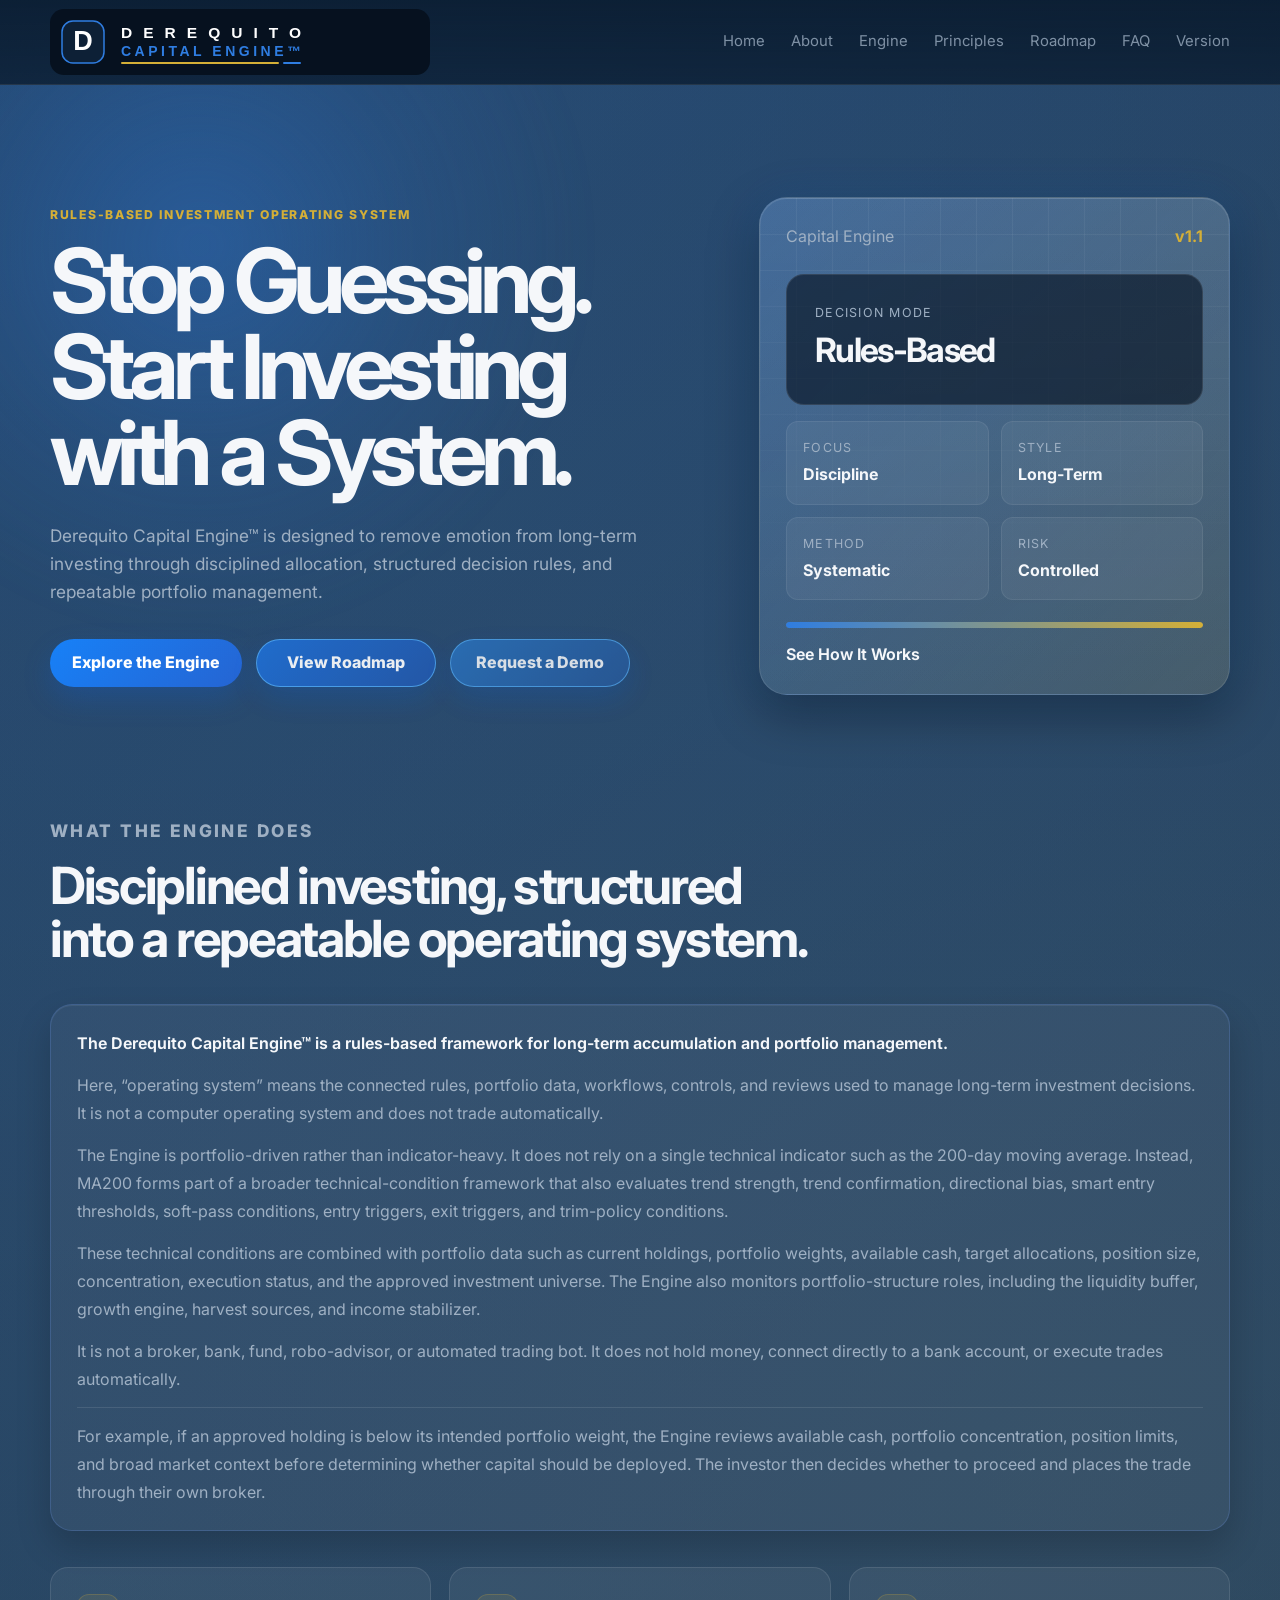
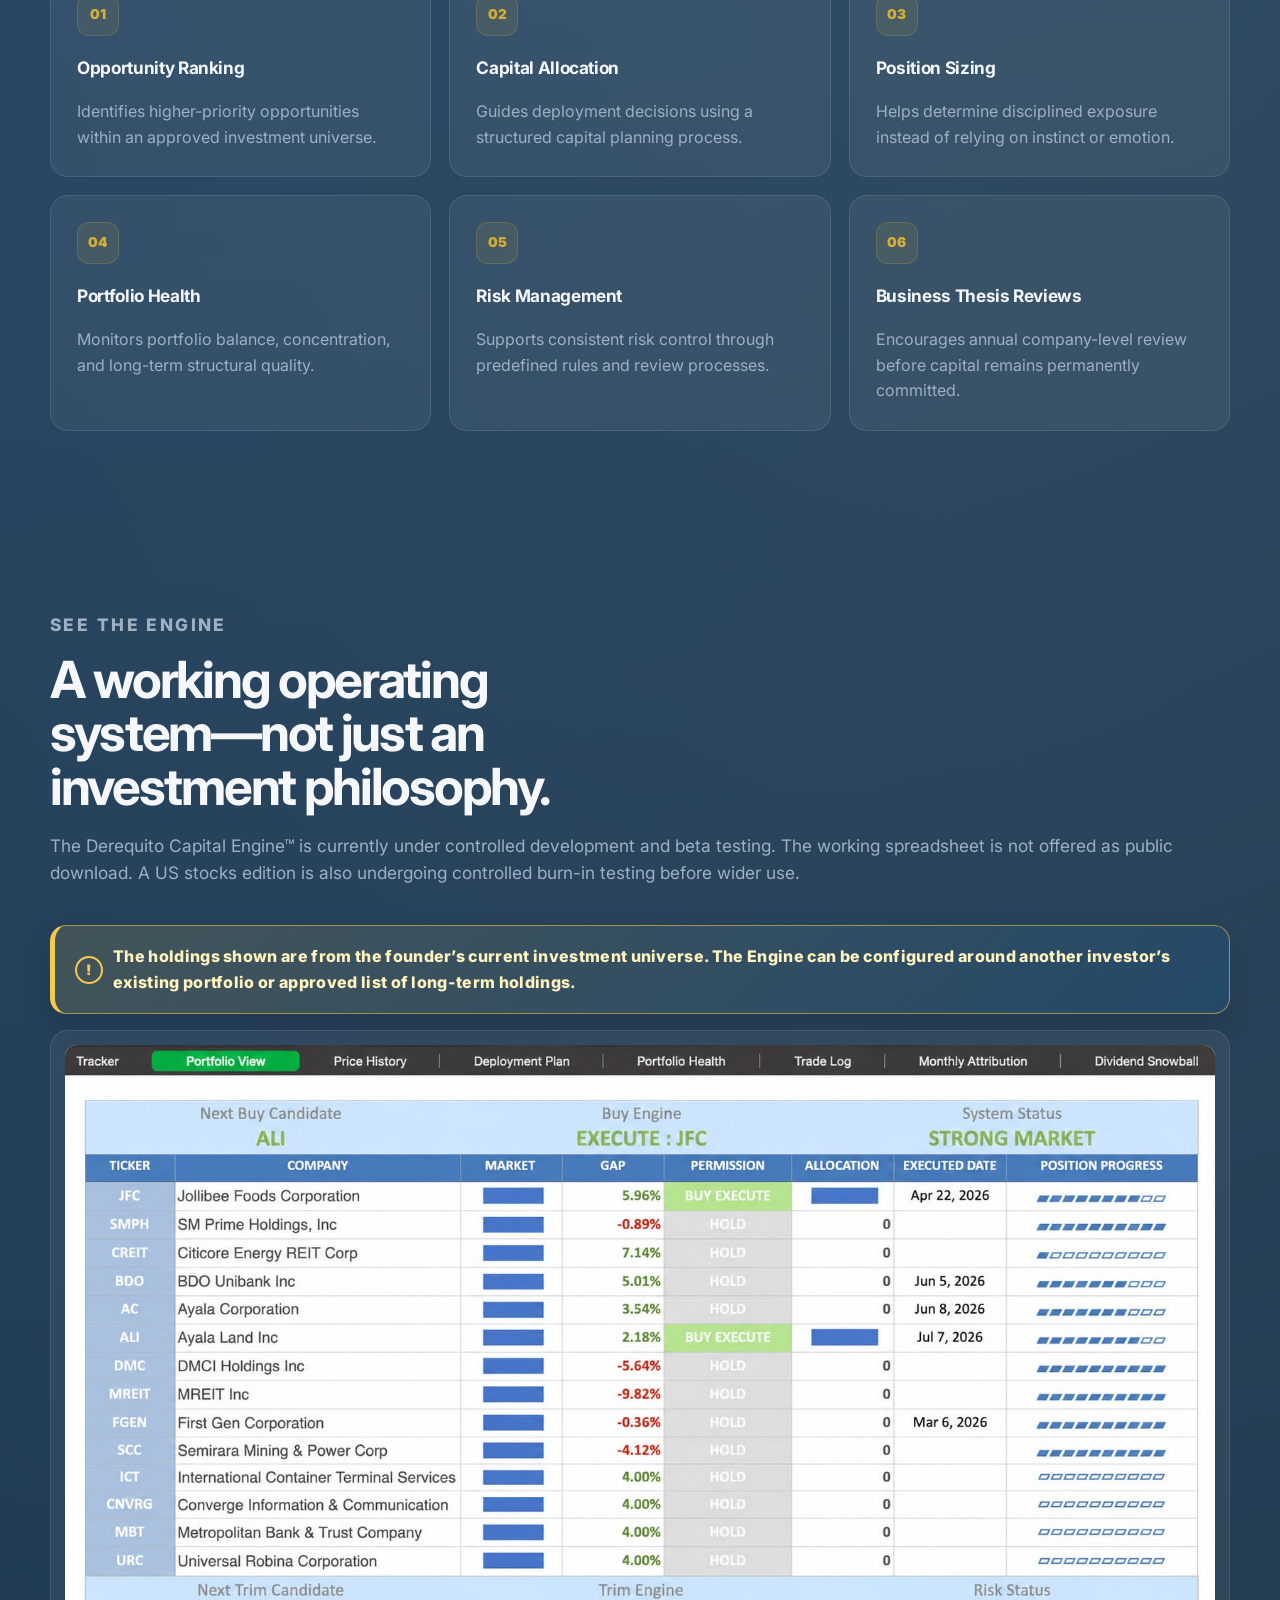
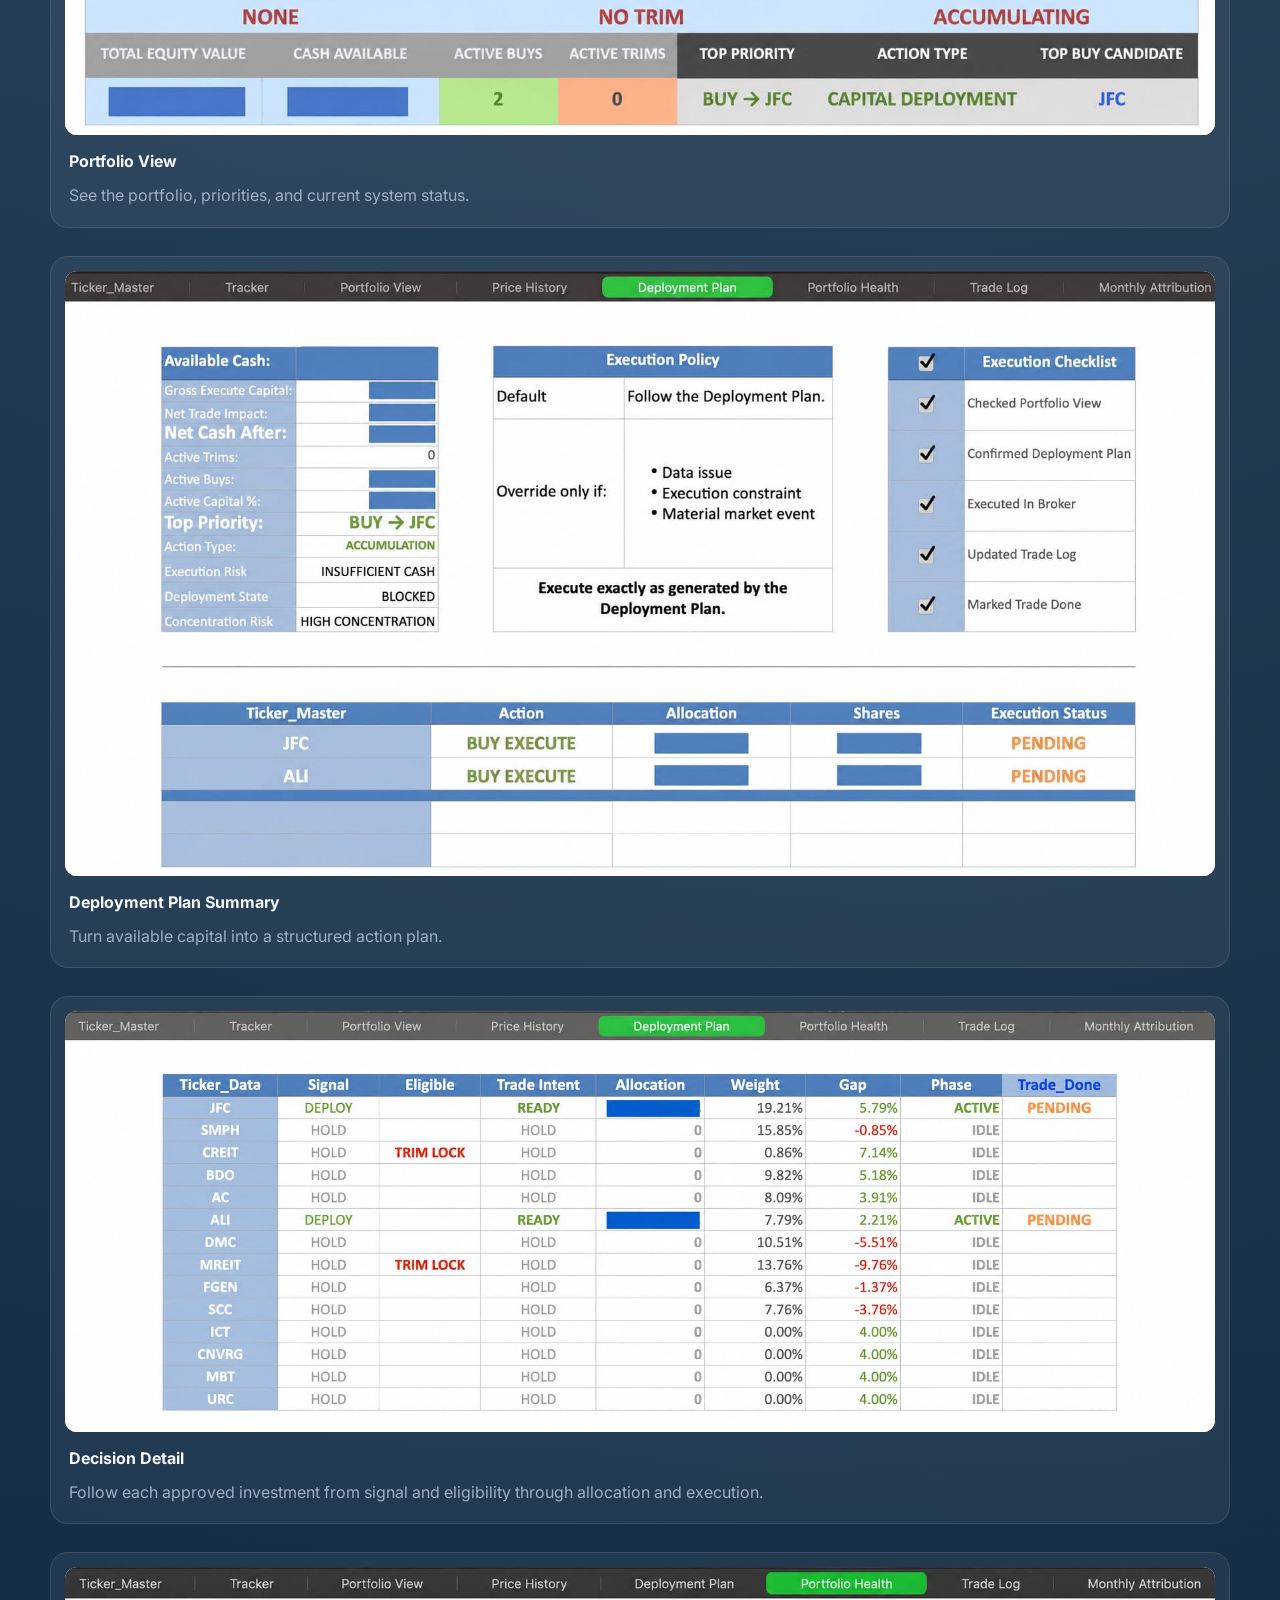
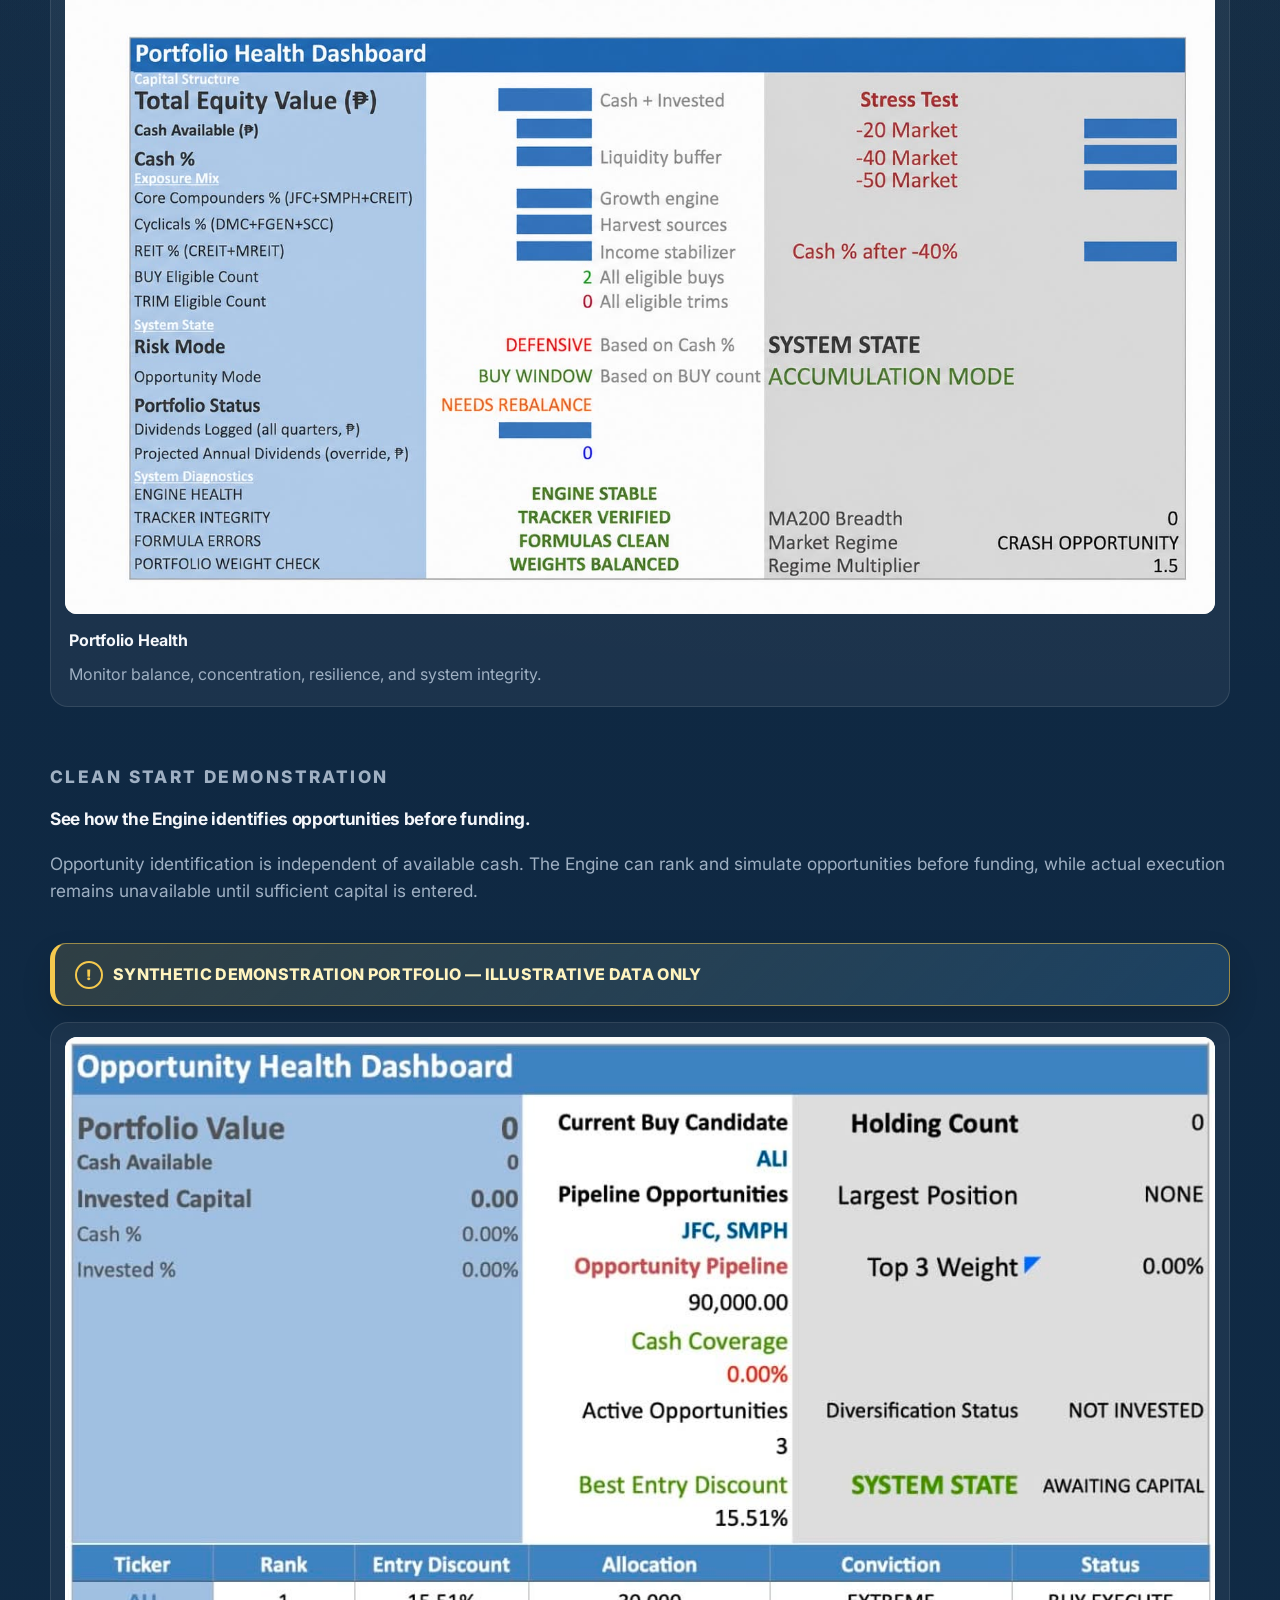
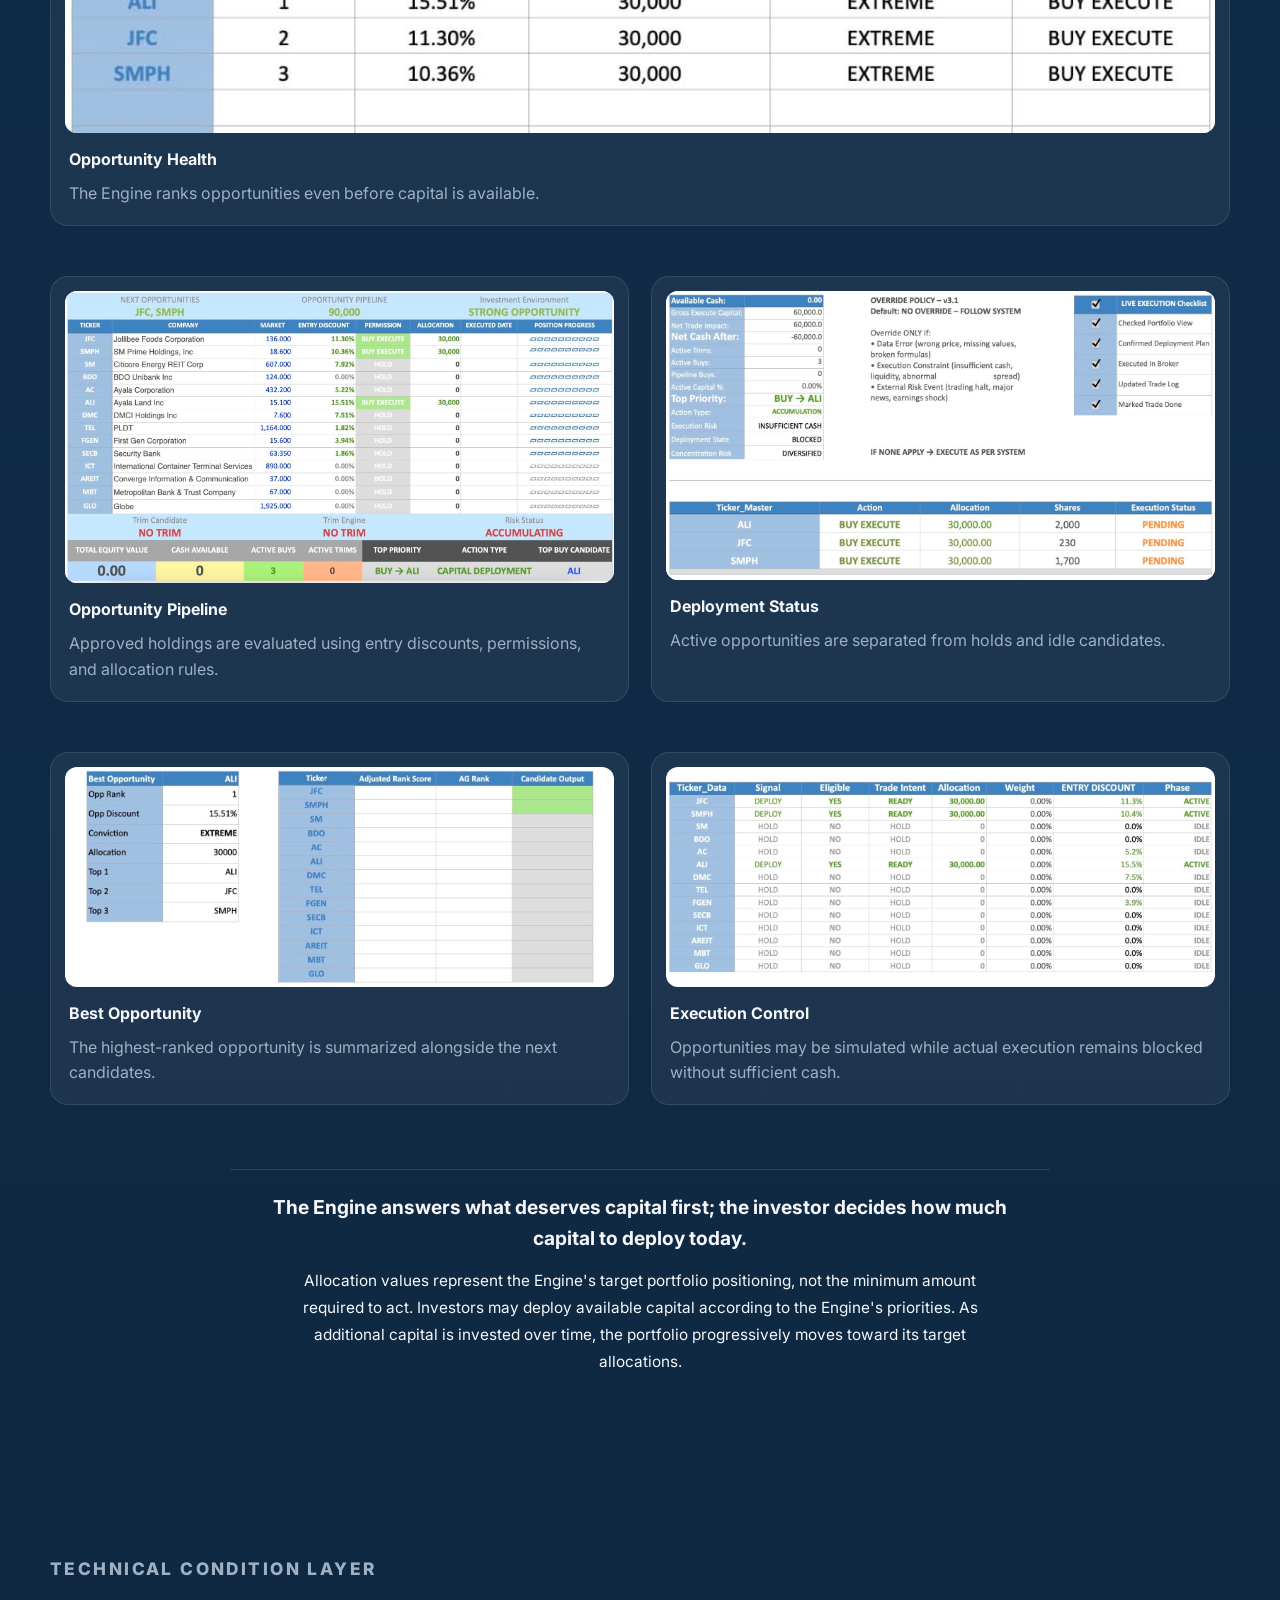
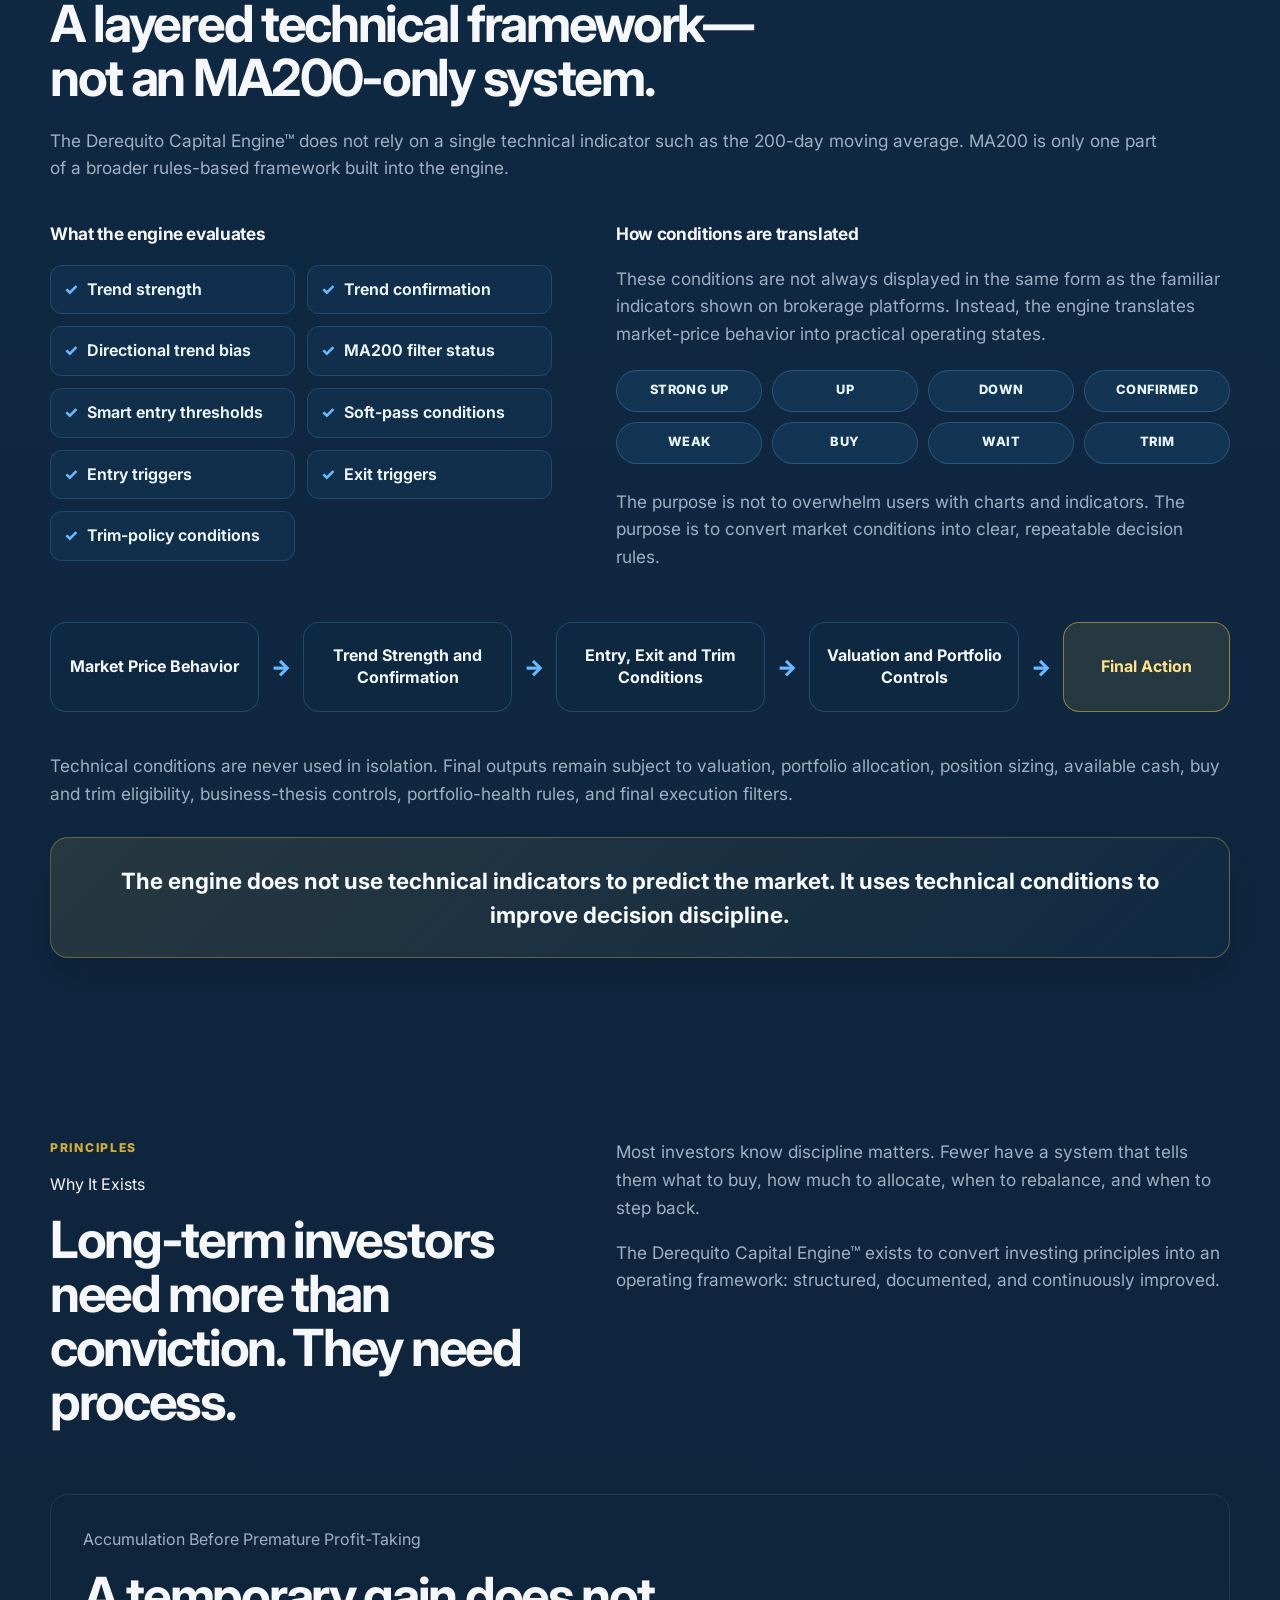
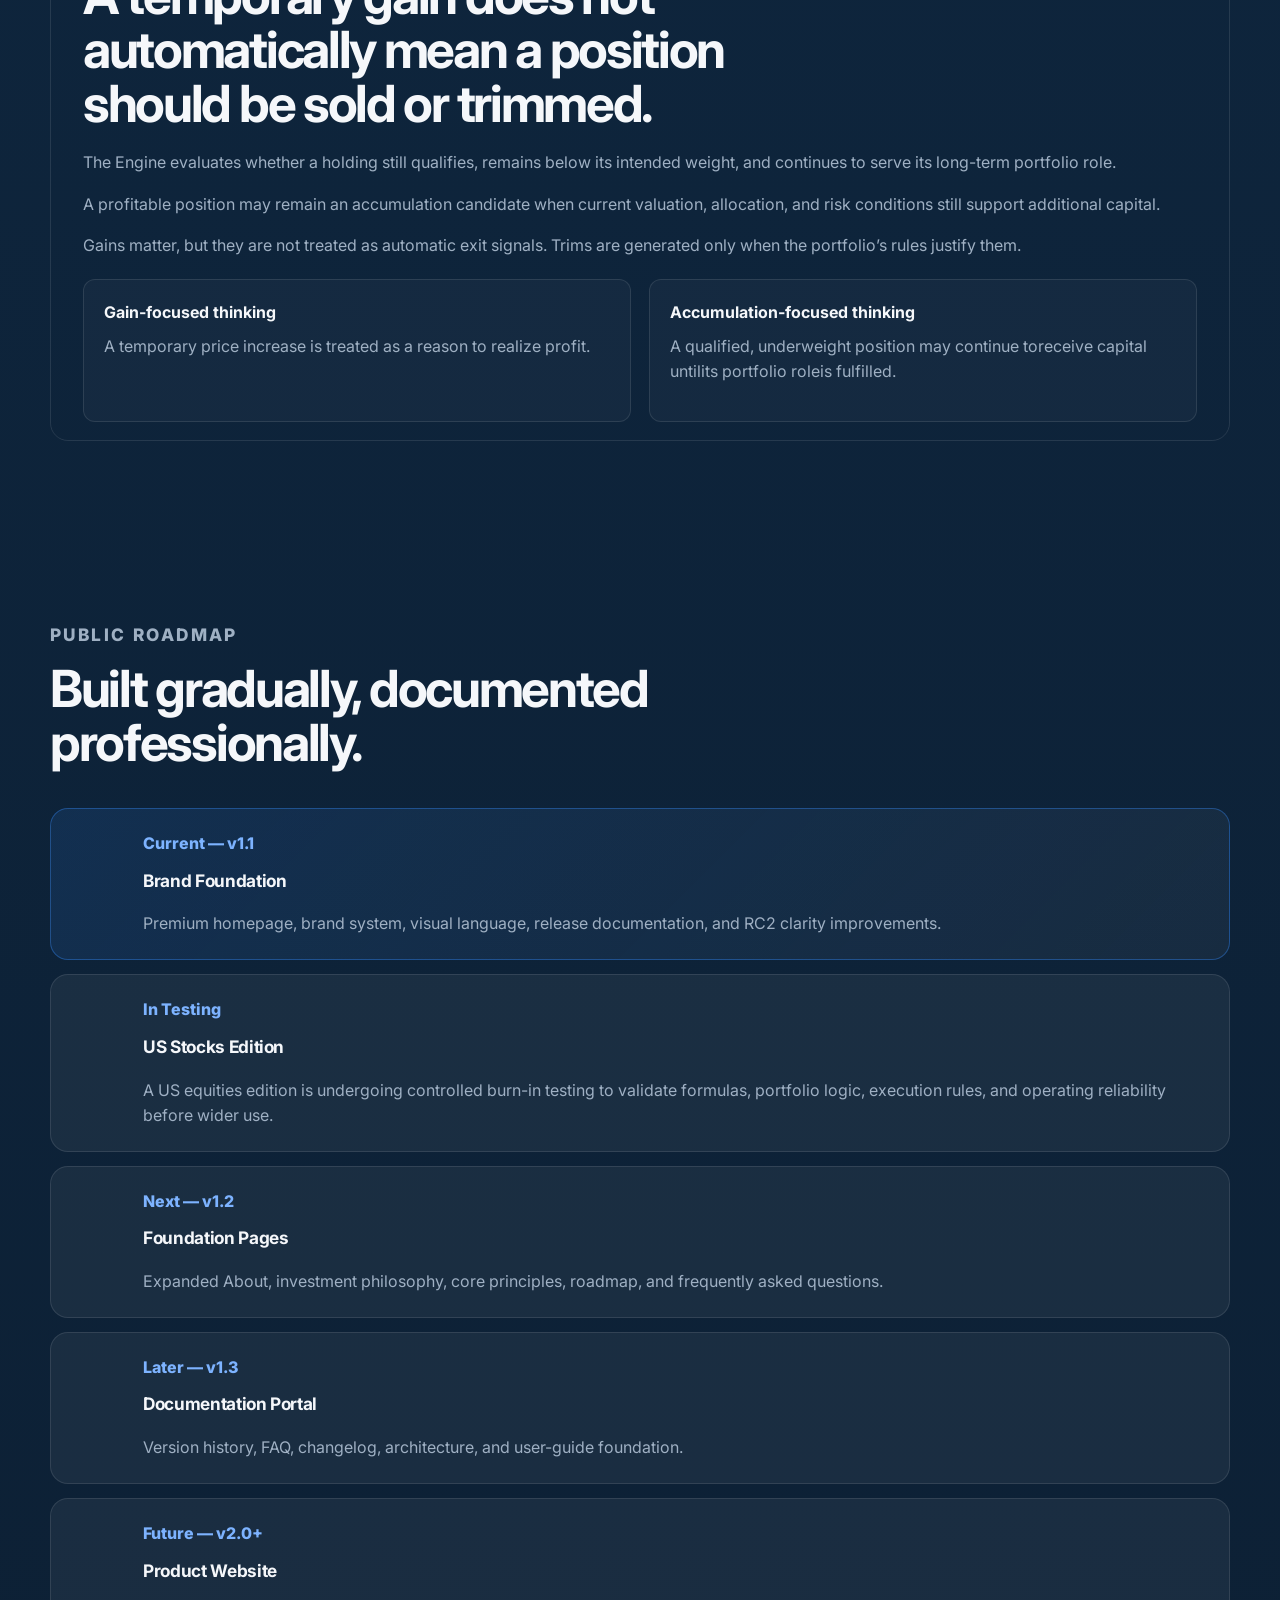
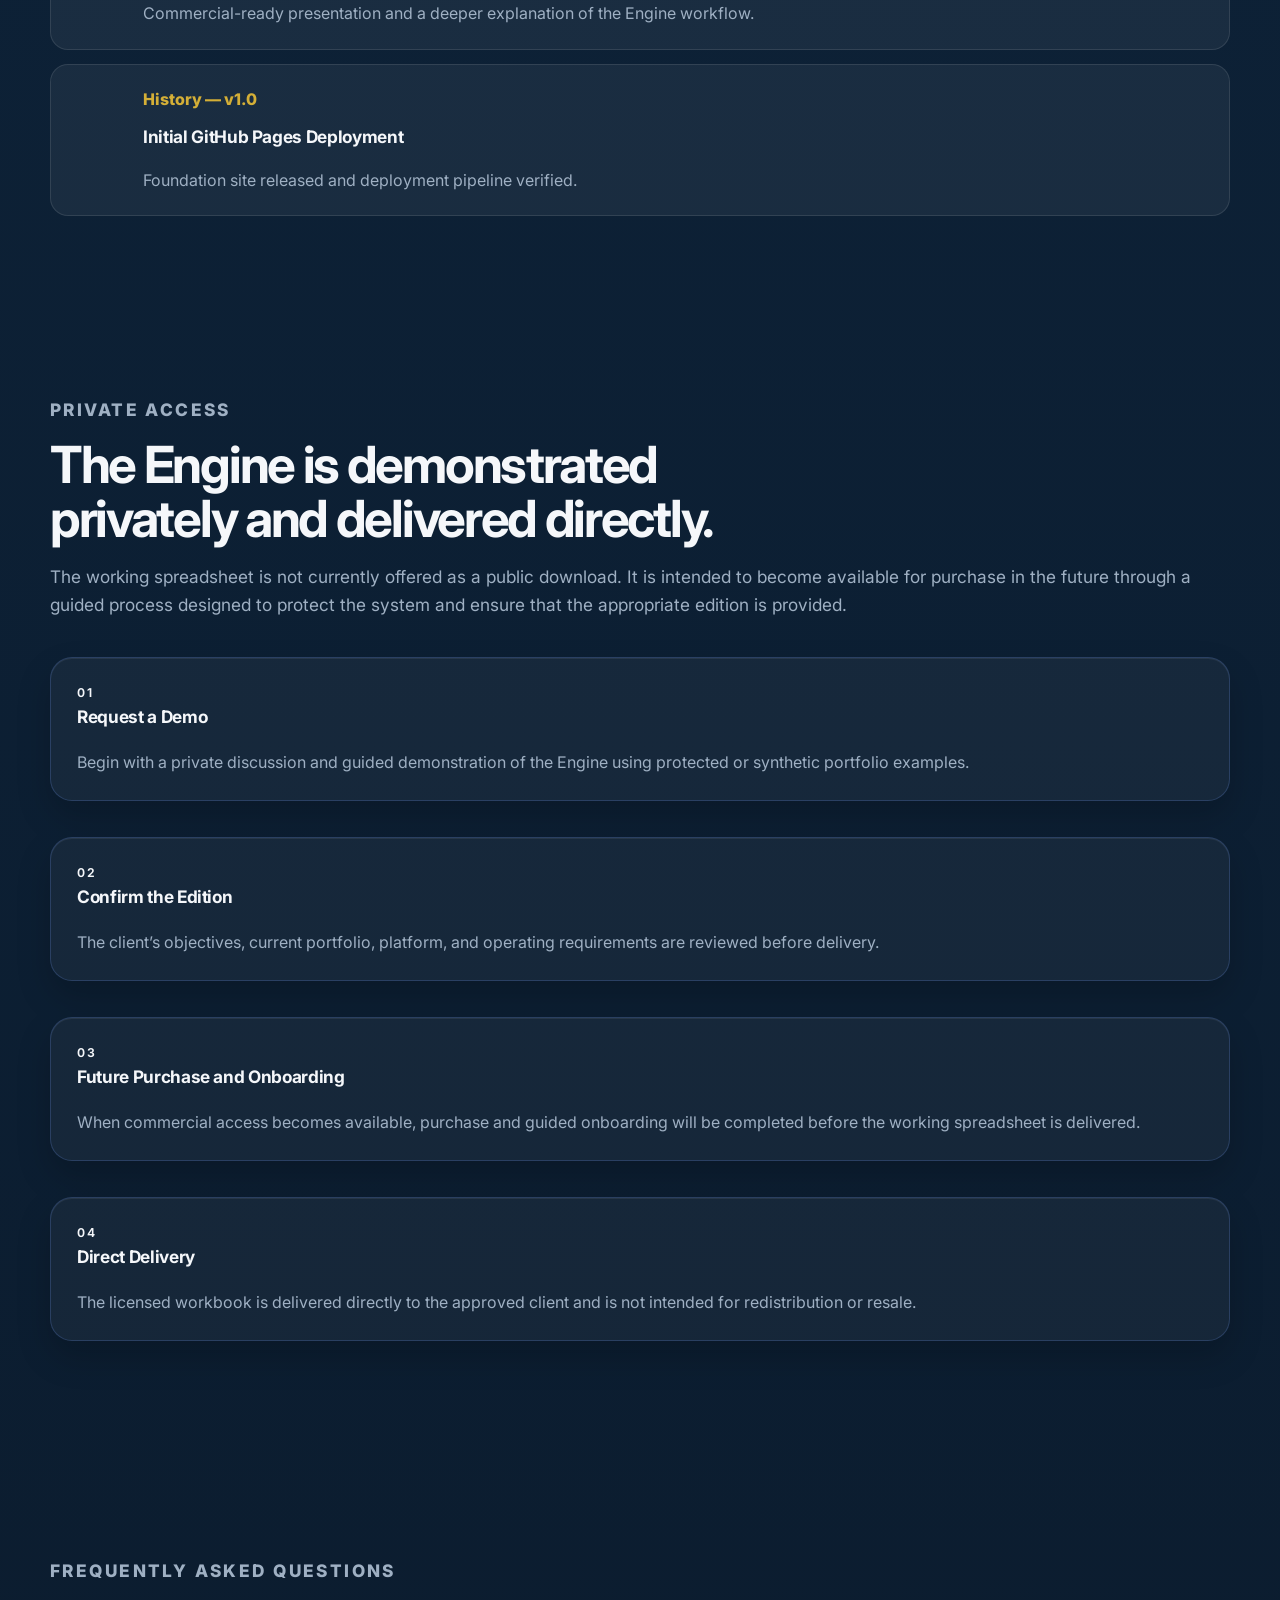
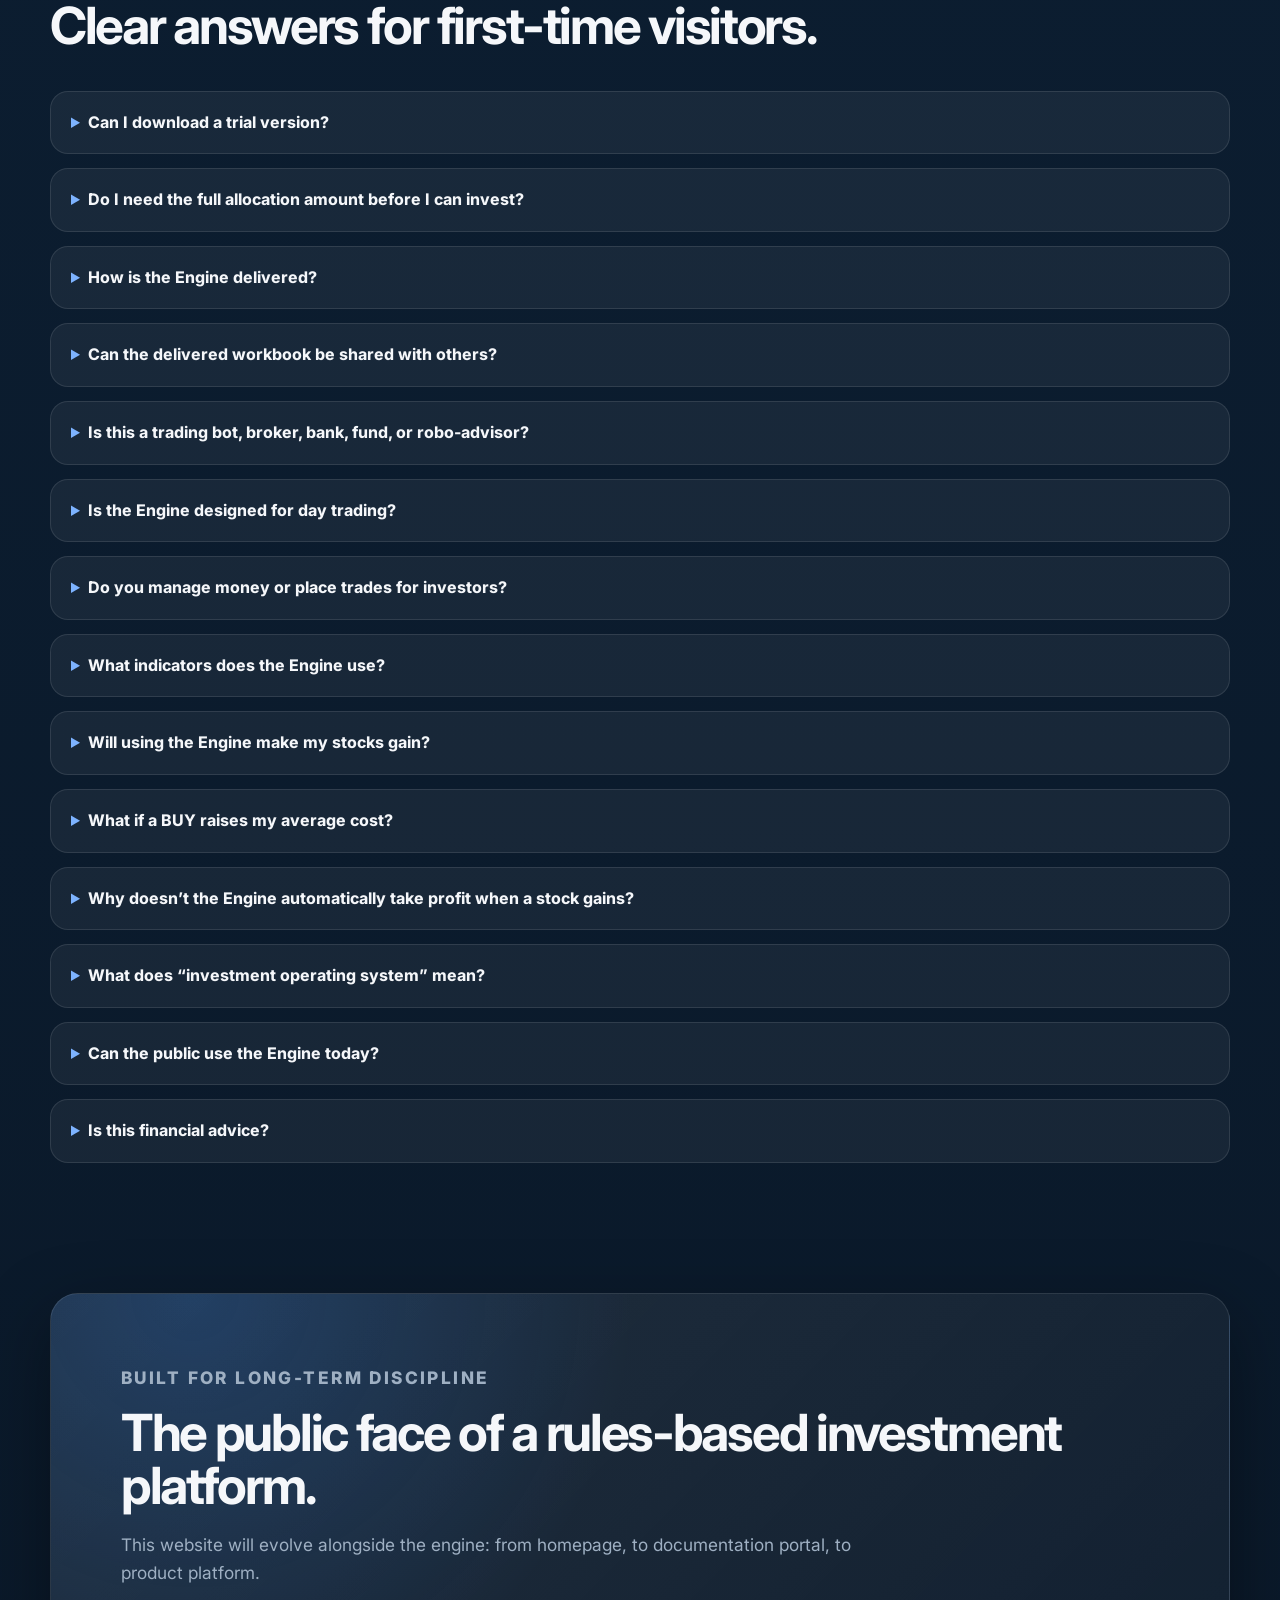
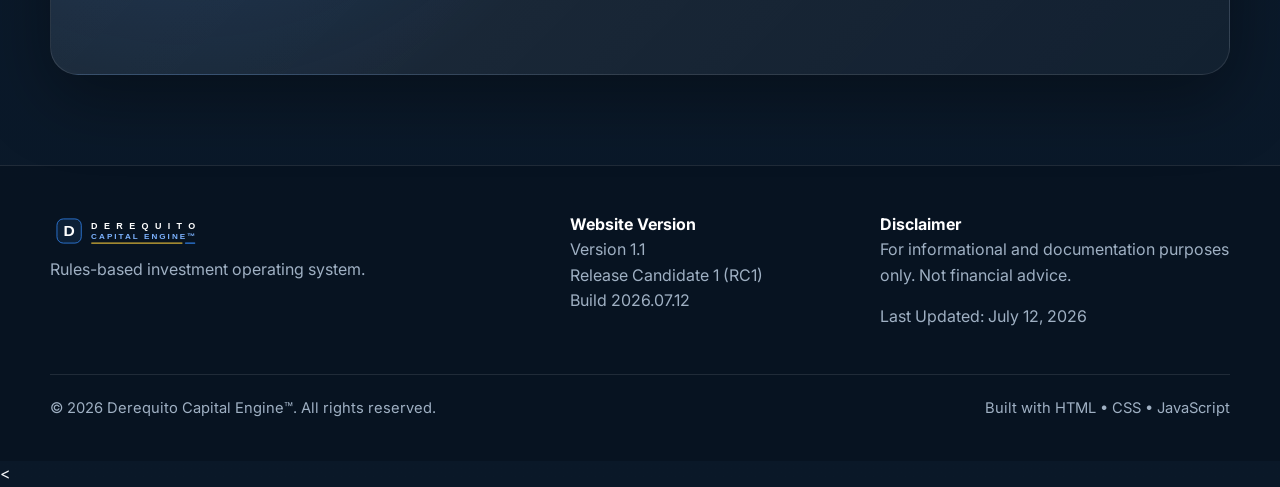
==== commit 2002dab8: "Add who the Engine is for section" ====
--- a/index.html
+++ b/index.html
@@ -9,7 +9,7 @@
   <link rel="preconnect" href="https://fonts.googleapis.com">
   <link rel="preconnect" href="https://fonts.gstatic.com" crossorigin>
   <link href="https://fonts.googleapis.com/css2?family=Inter:wght@400;500;600;700;800&display=swap" rel="stylesheet">
-  <link rel="stylesheet" href="styles.css" />
+  <link rel="stylesheet" href="styles.css?v=2">
 </head>
 <body>
   <header class="site-header">
@@ -310,6 +310,15 @@
 </figure>
   </div>
 </div>
+<div class="capital-deployment-note">
+  <p class="capital-deployment-note__headline">
+    The Engine answers what deserves capital first; the investor decides how much capital to deploy today.
+  </p>
+
+  <p class="capital-deployment-note__text">
+    Allocation values represent the Engine's target portfolio positioning, not the minimum amount required to act. Investors may deploy available capital according to the Engine's priorities. As additional capital is invested over time, the portfolio progressively moves toward its target allocations.
+  </p>
+</div>
 </section>
 <section id="technical-framework" class="section section-reveal">
   <div class="container">
@@ -601,6 +610,16 @@
   </p>
 </details>
 <details>
+  <summary>Do I need the full allocation amount before I can invest?</summary>
+  <p>
+    No. Allocation values represent the Engine’s target portfolio positioning,
+    not the minimum amount required to act. Investors may deploy available
+    capital according to the Engine’s priorities. As additional capital is
+    invested over time, the portfolio progressively moves toward its target
+    allocations.
+  </p>
+</details>
+<details>
   <summary>How is the Engine delivered?</summary>
   <p>
     The working spreadsheet is delivered directly to the client only after
--- a/styles.css
+++ b/styles.css
@@ -1347,3 +1347,30 @@
     grid-template-columns: 1fr;
   }
 }
+/* ==========================================
+   Capital Deployment Note
+========================================== */
+
+.capital-deployment-note {
+  max-width: 820px;
+  margin: 2.25rem auto 0;
+  padding: 1.4rem 1.5rem 0;
+  text-align: center;
+  border-top: 1px solid rgba(255, 255, 255, 0.12);
+}
+
+.capital-deployment-note__headline {
+  margin: 0;
+  font-size: 1.2rem;
+  font-weight: 700;
+  line-height: 1.6;
+  color: var(--text-primary);
+}
+
+.capital-deployment-note__text {
+  max-width: 700px;
+  margin: 0.9rem auto 0;
+  font-size: 0.96rem;
+  line-height: 1.75;
+  color: var(--text-secondary);
+}
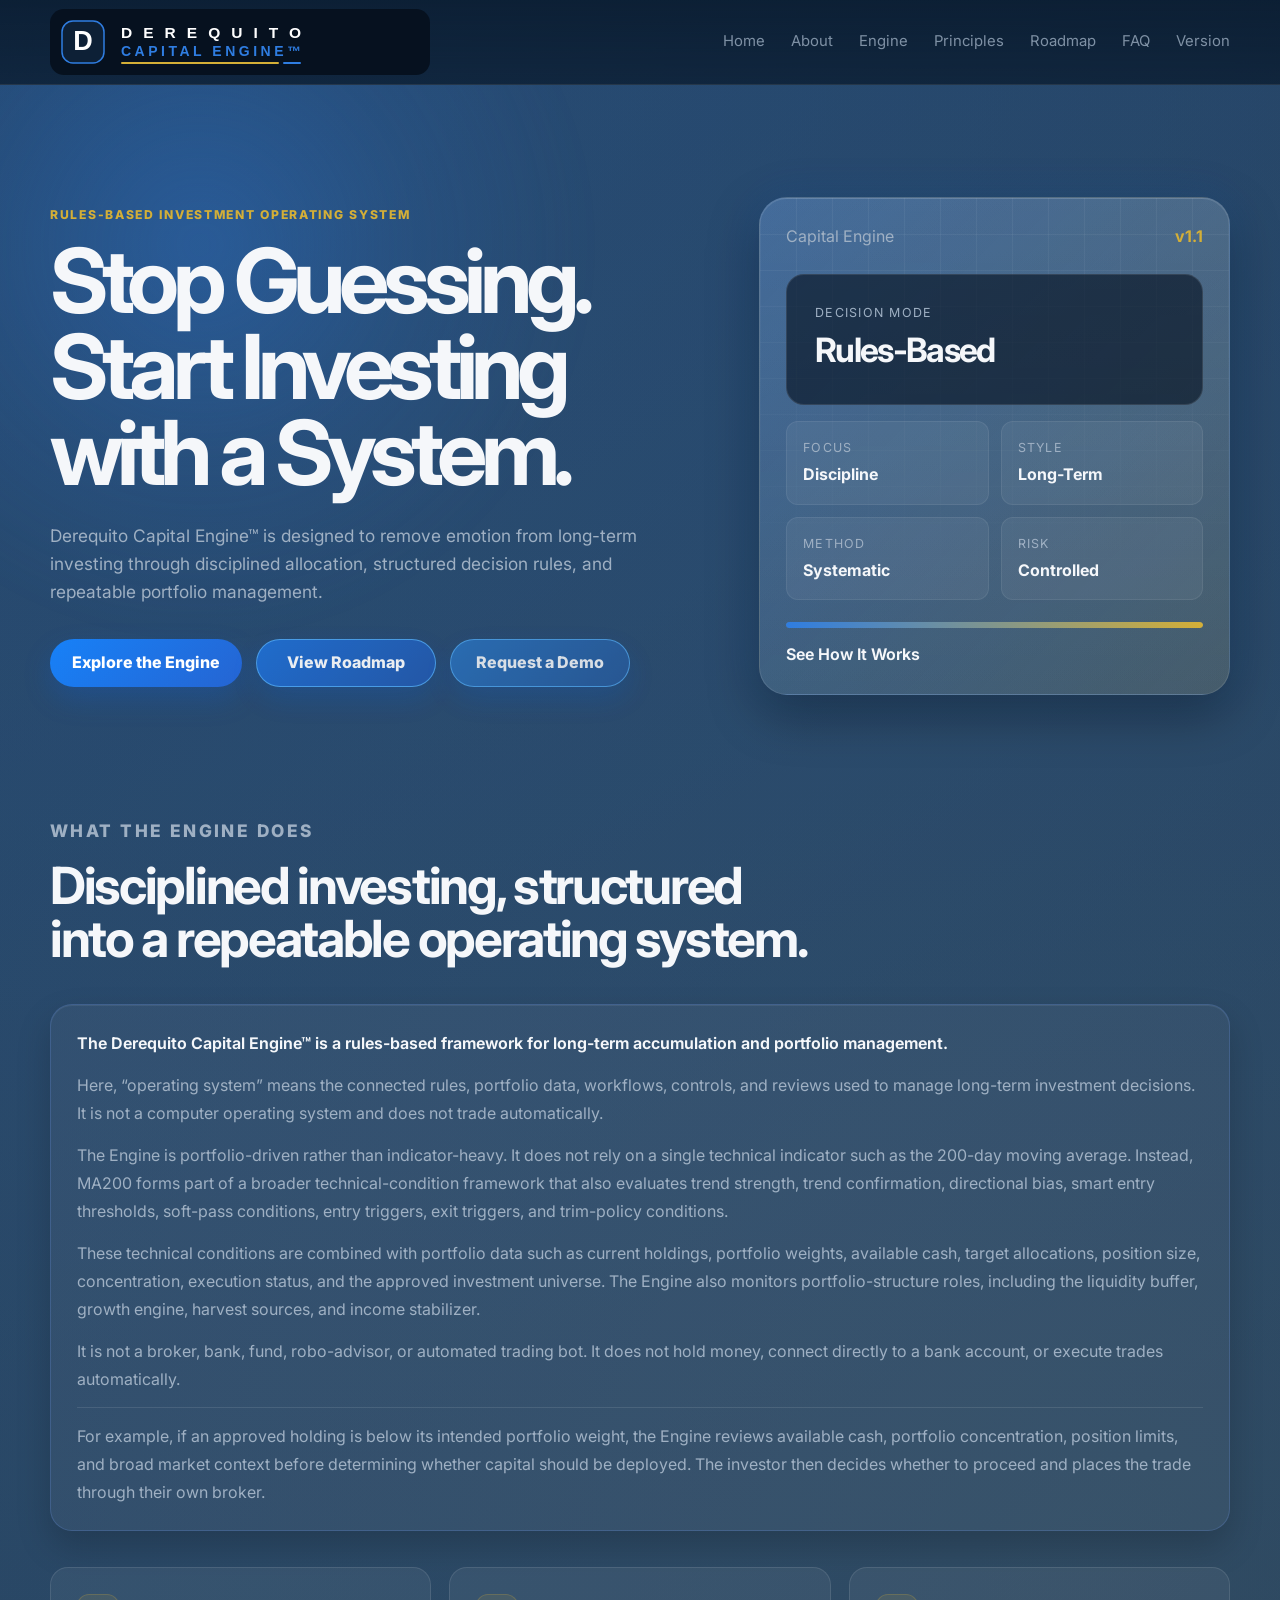
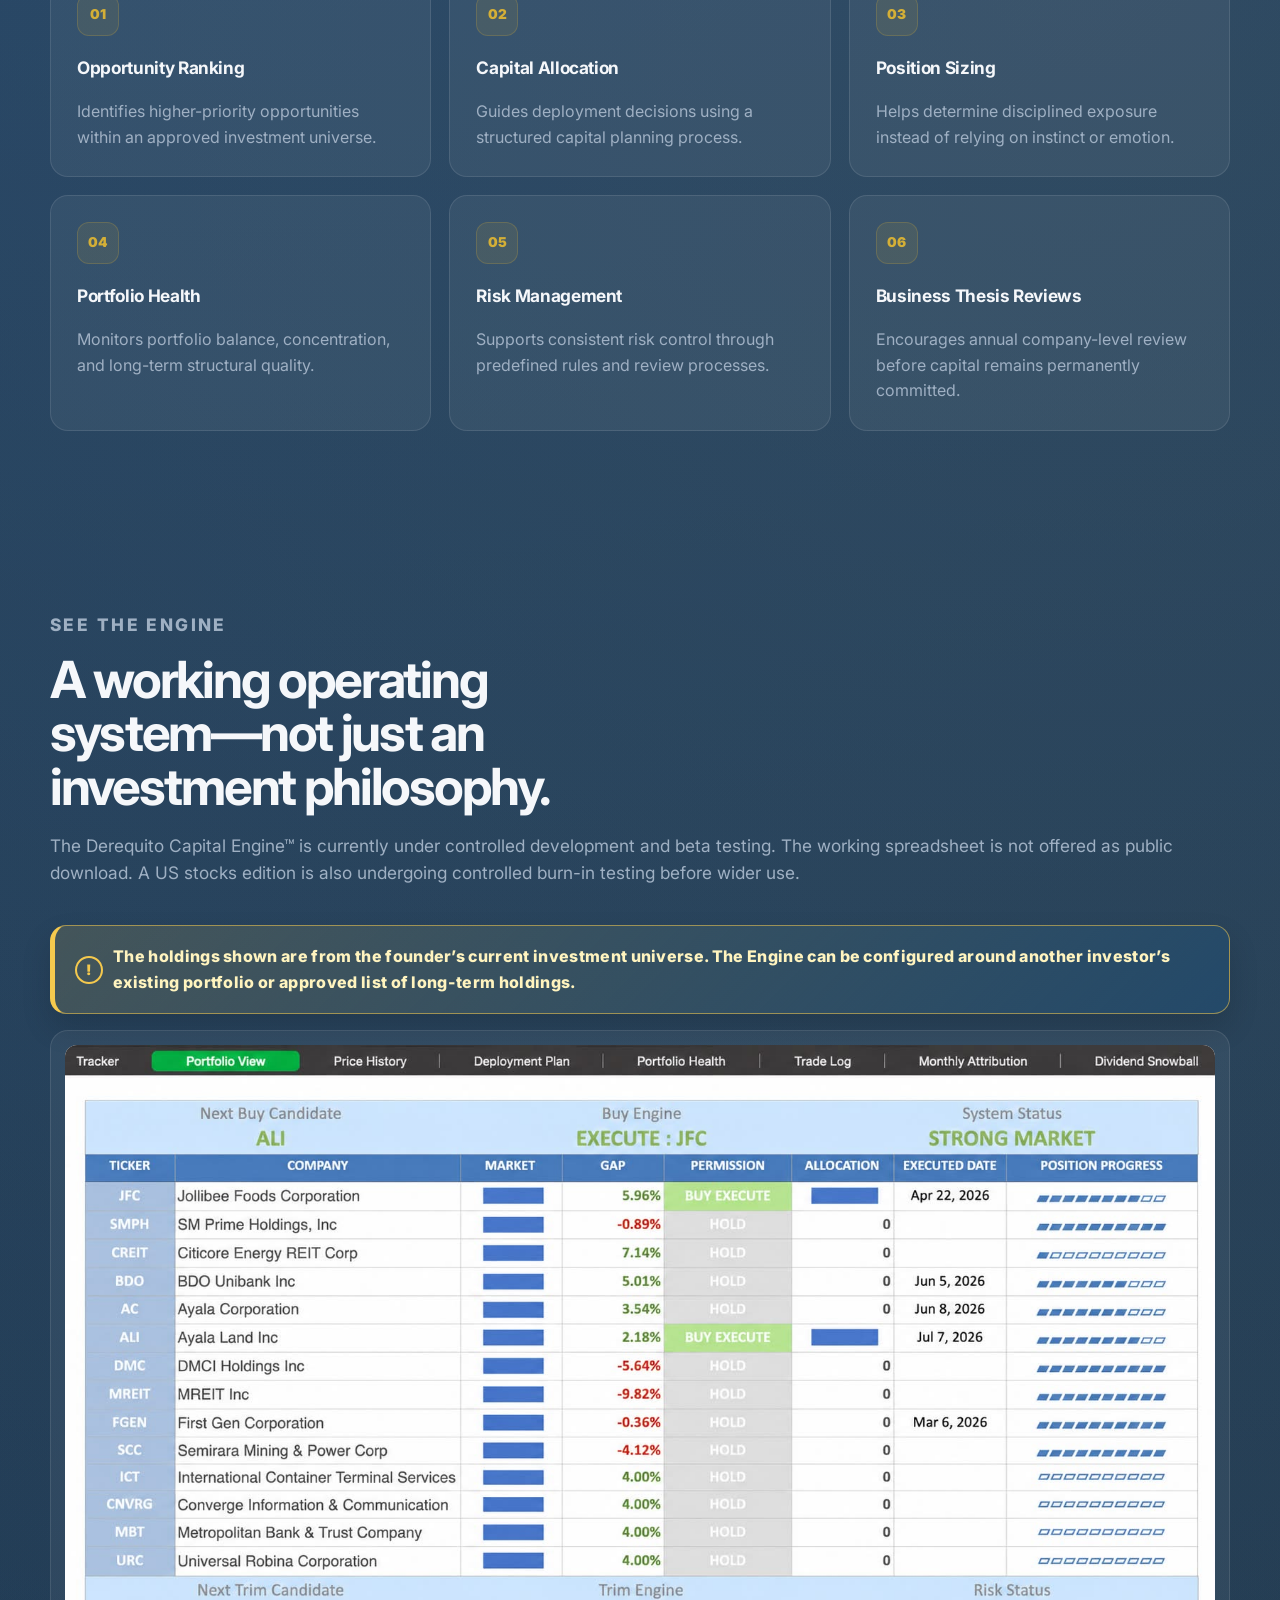
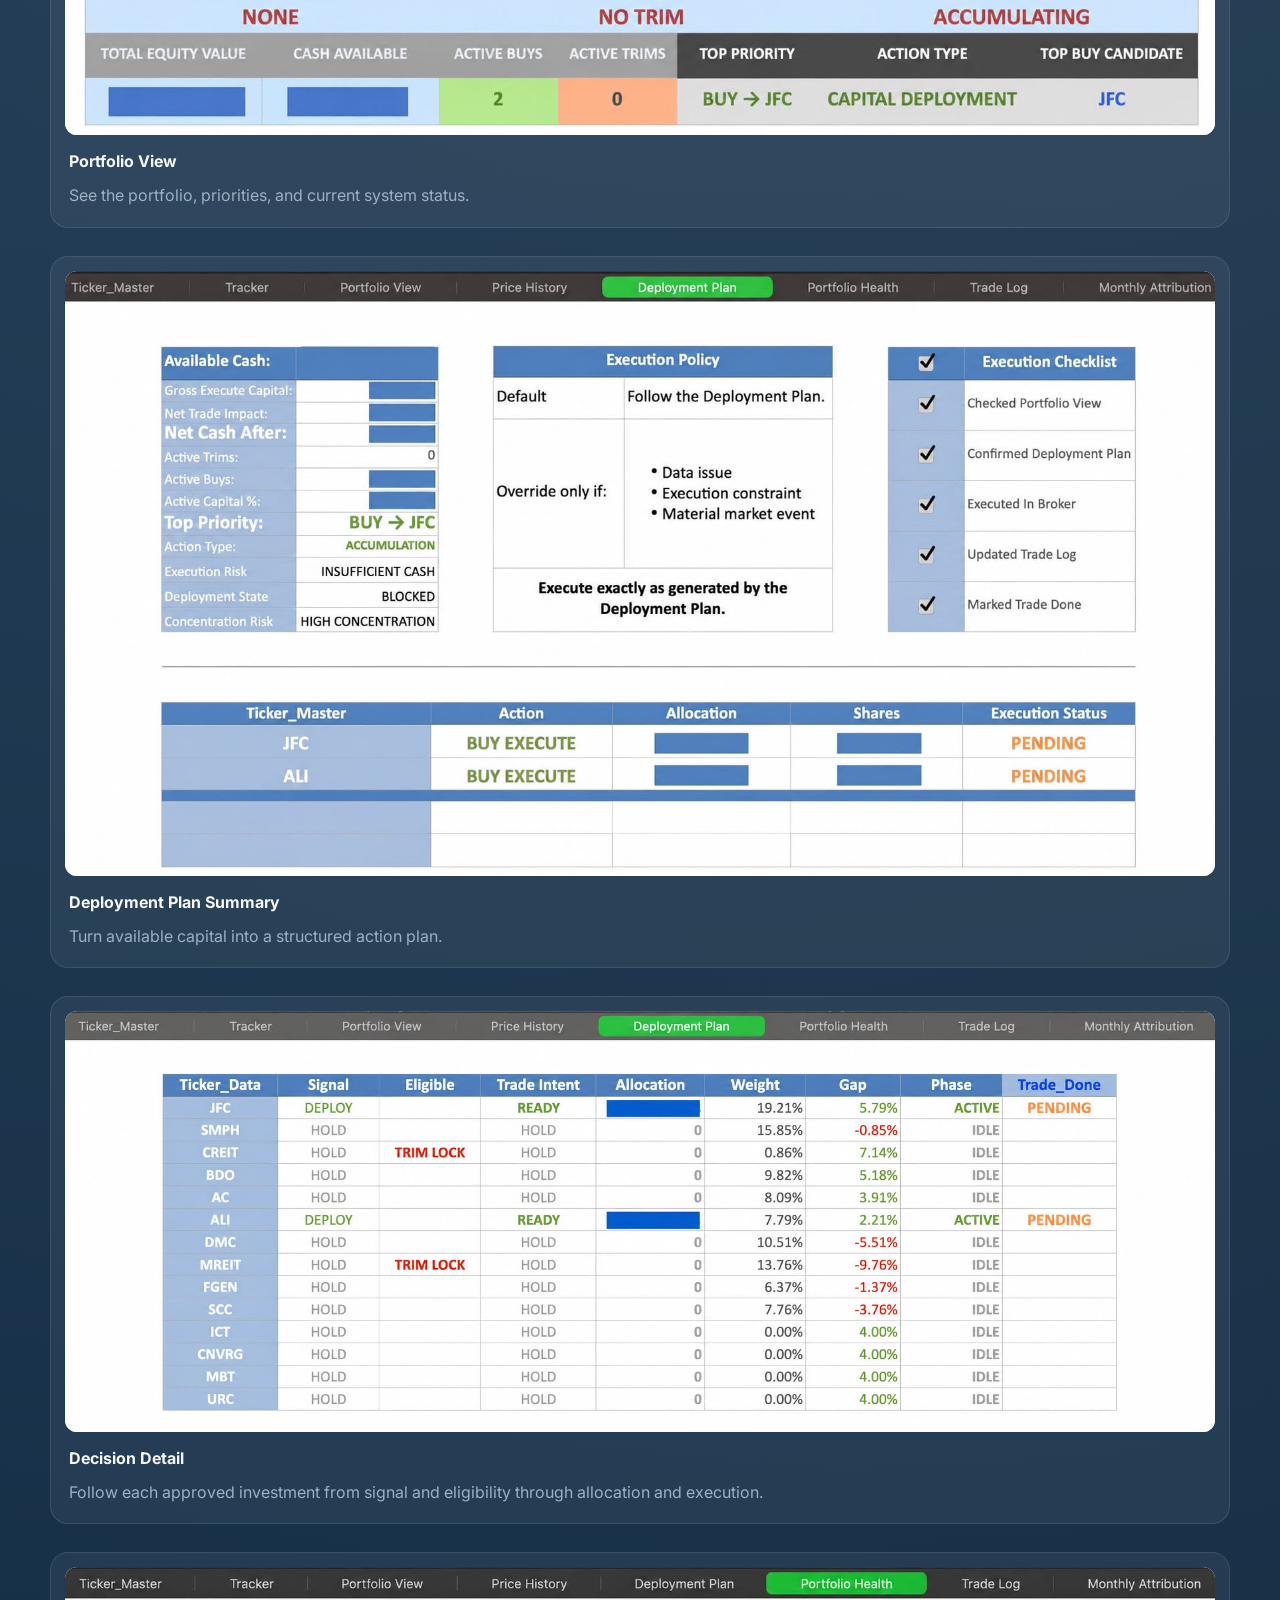
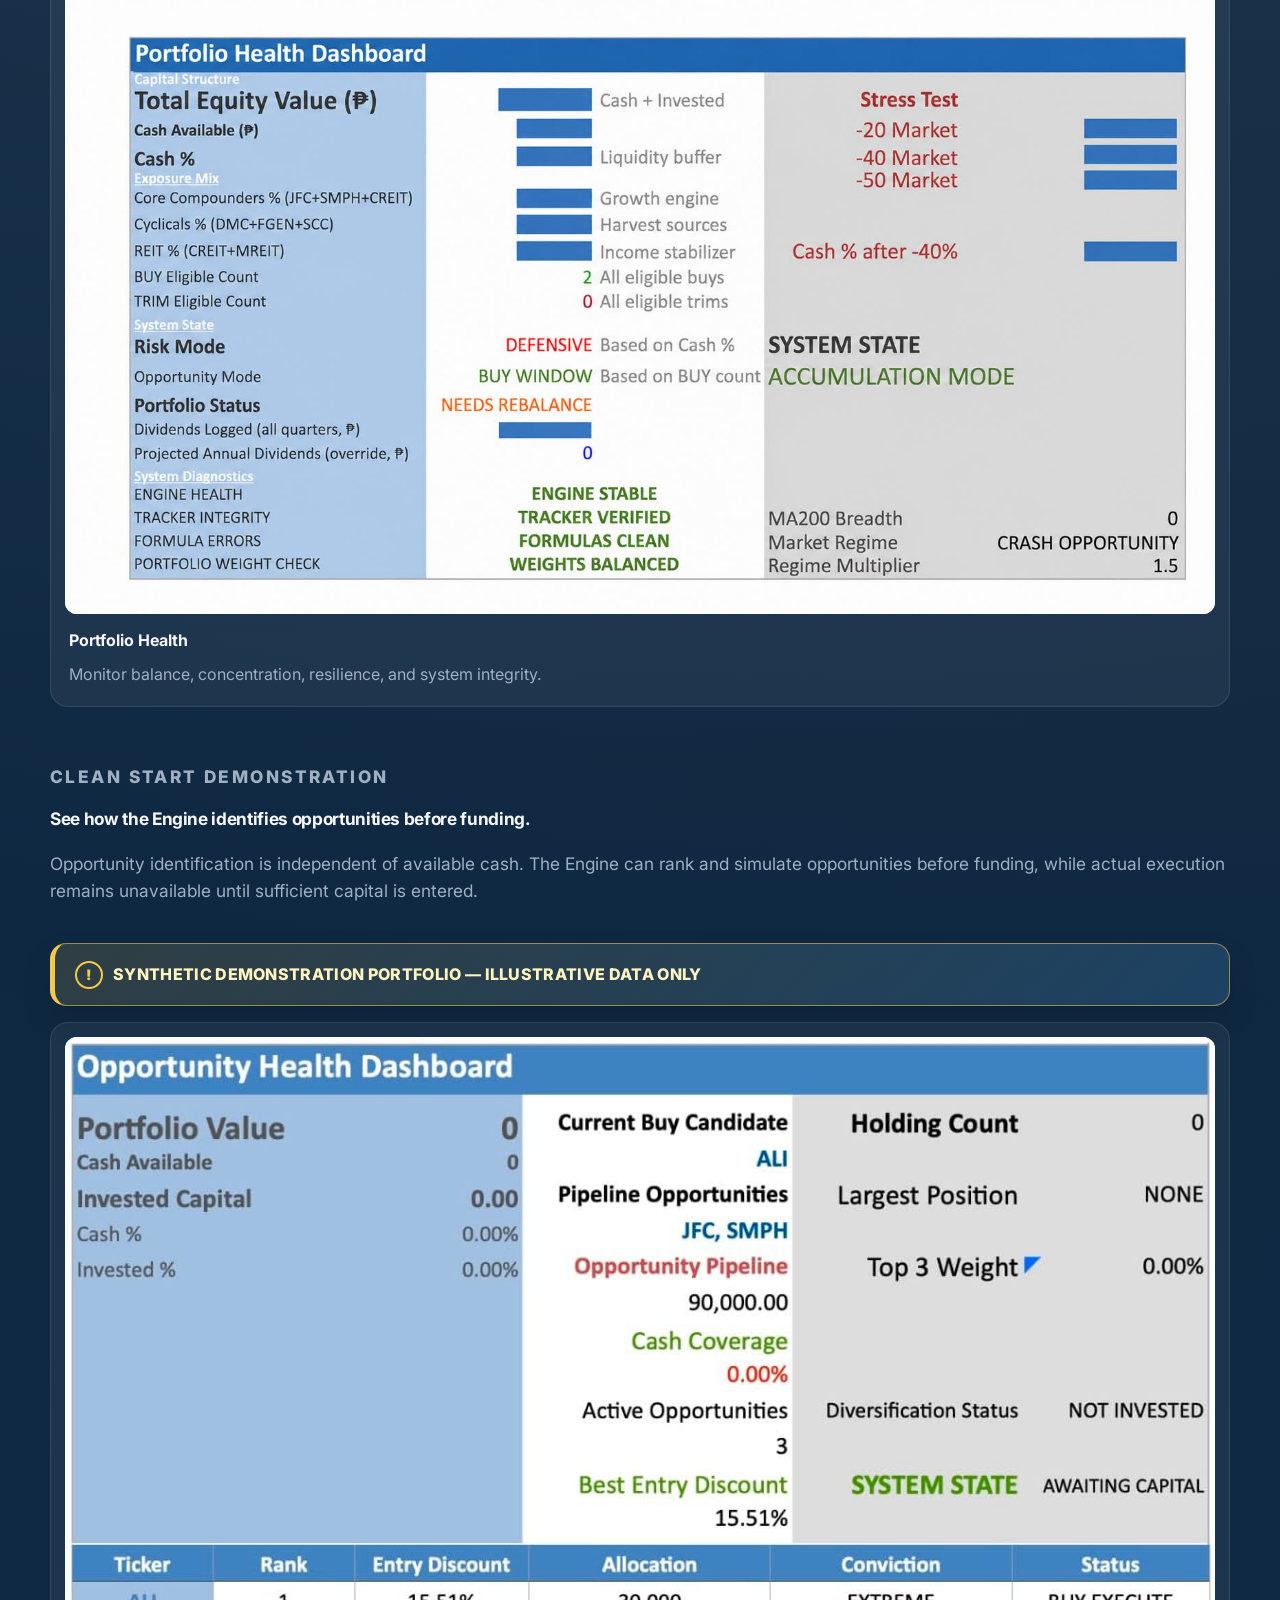
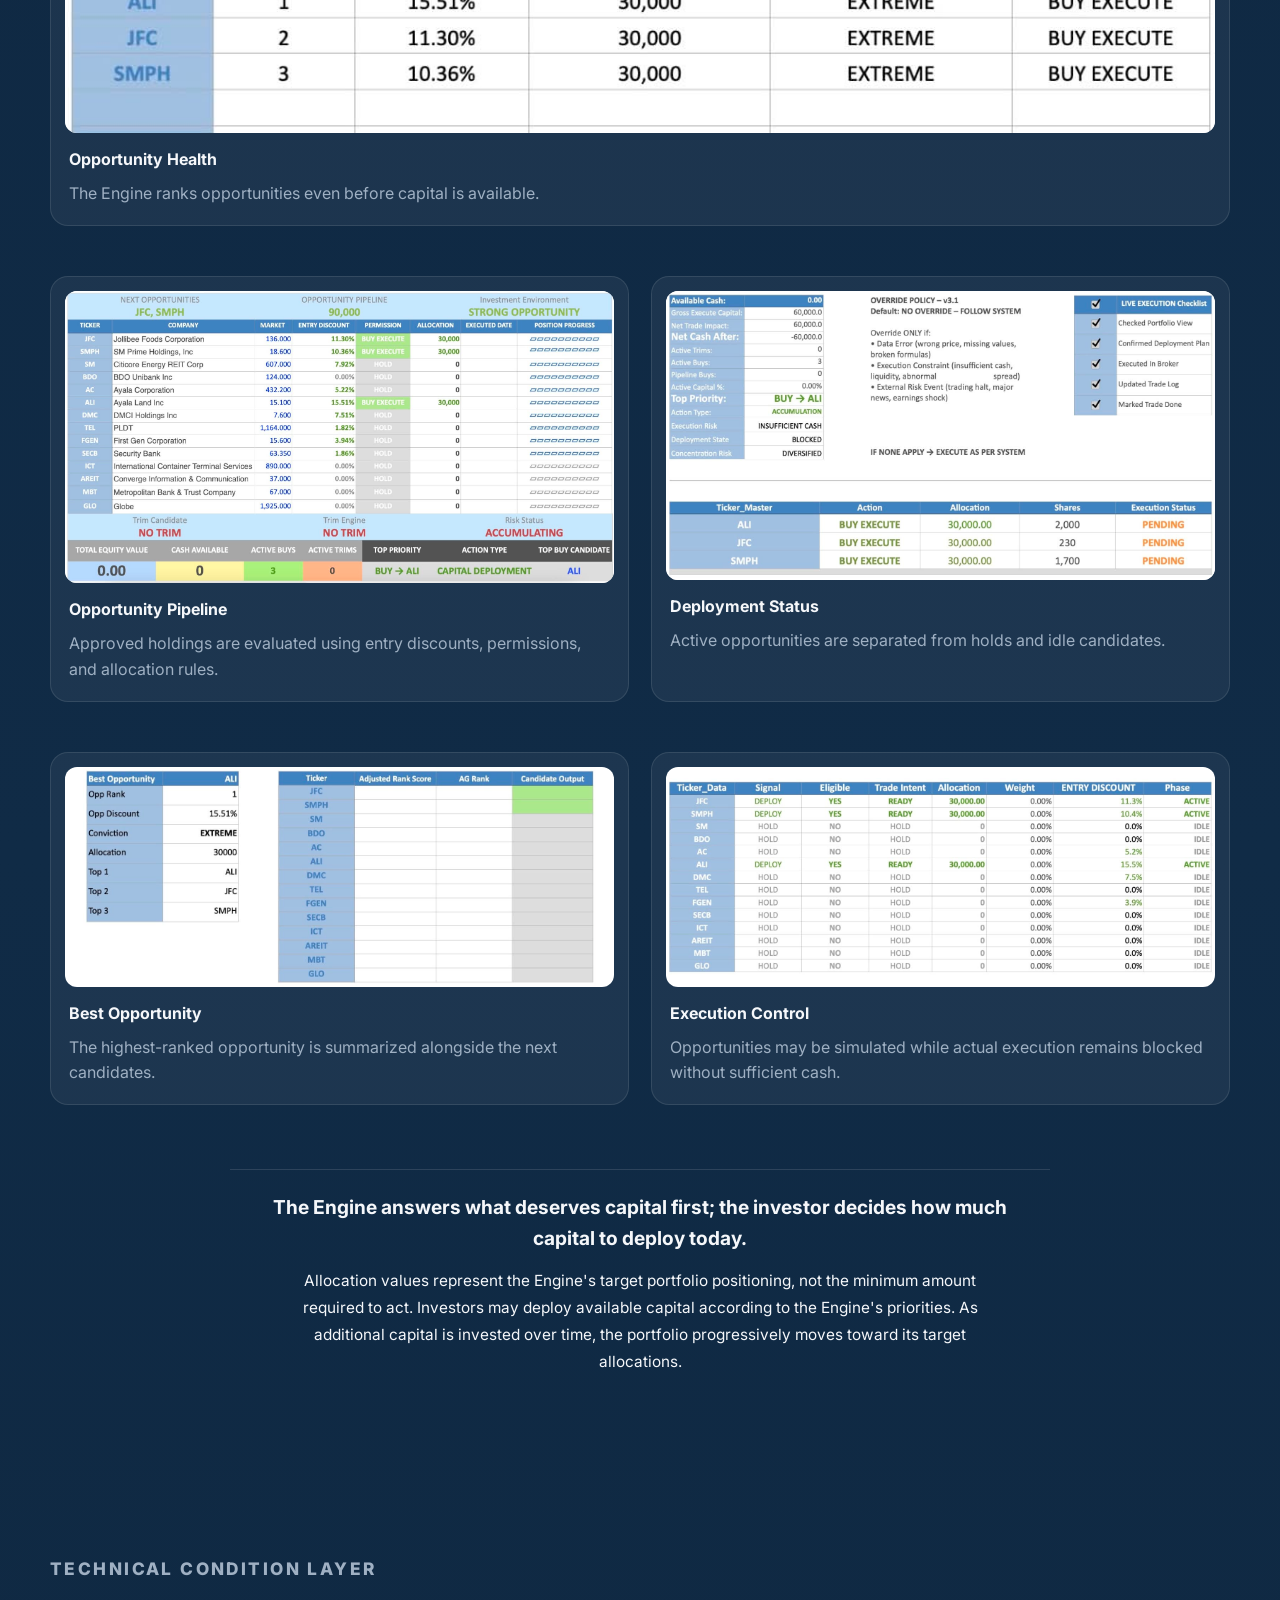
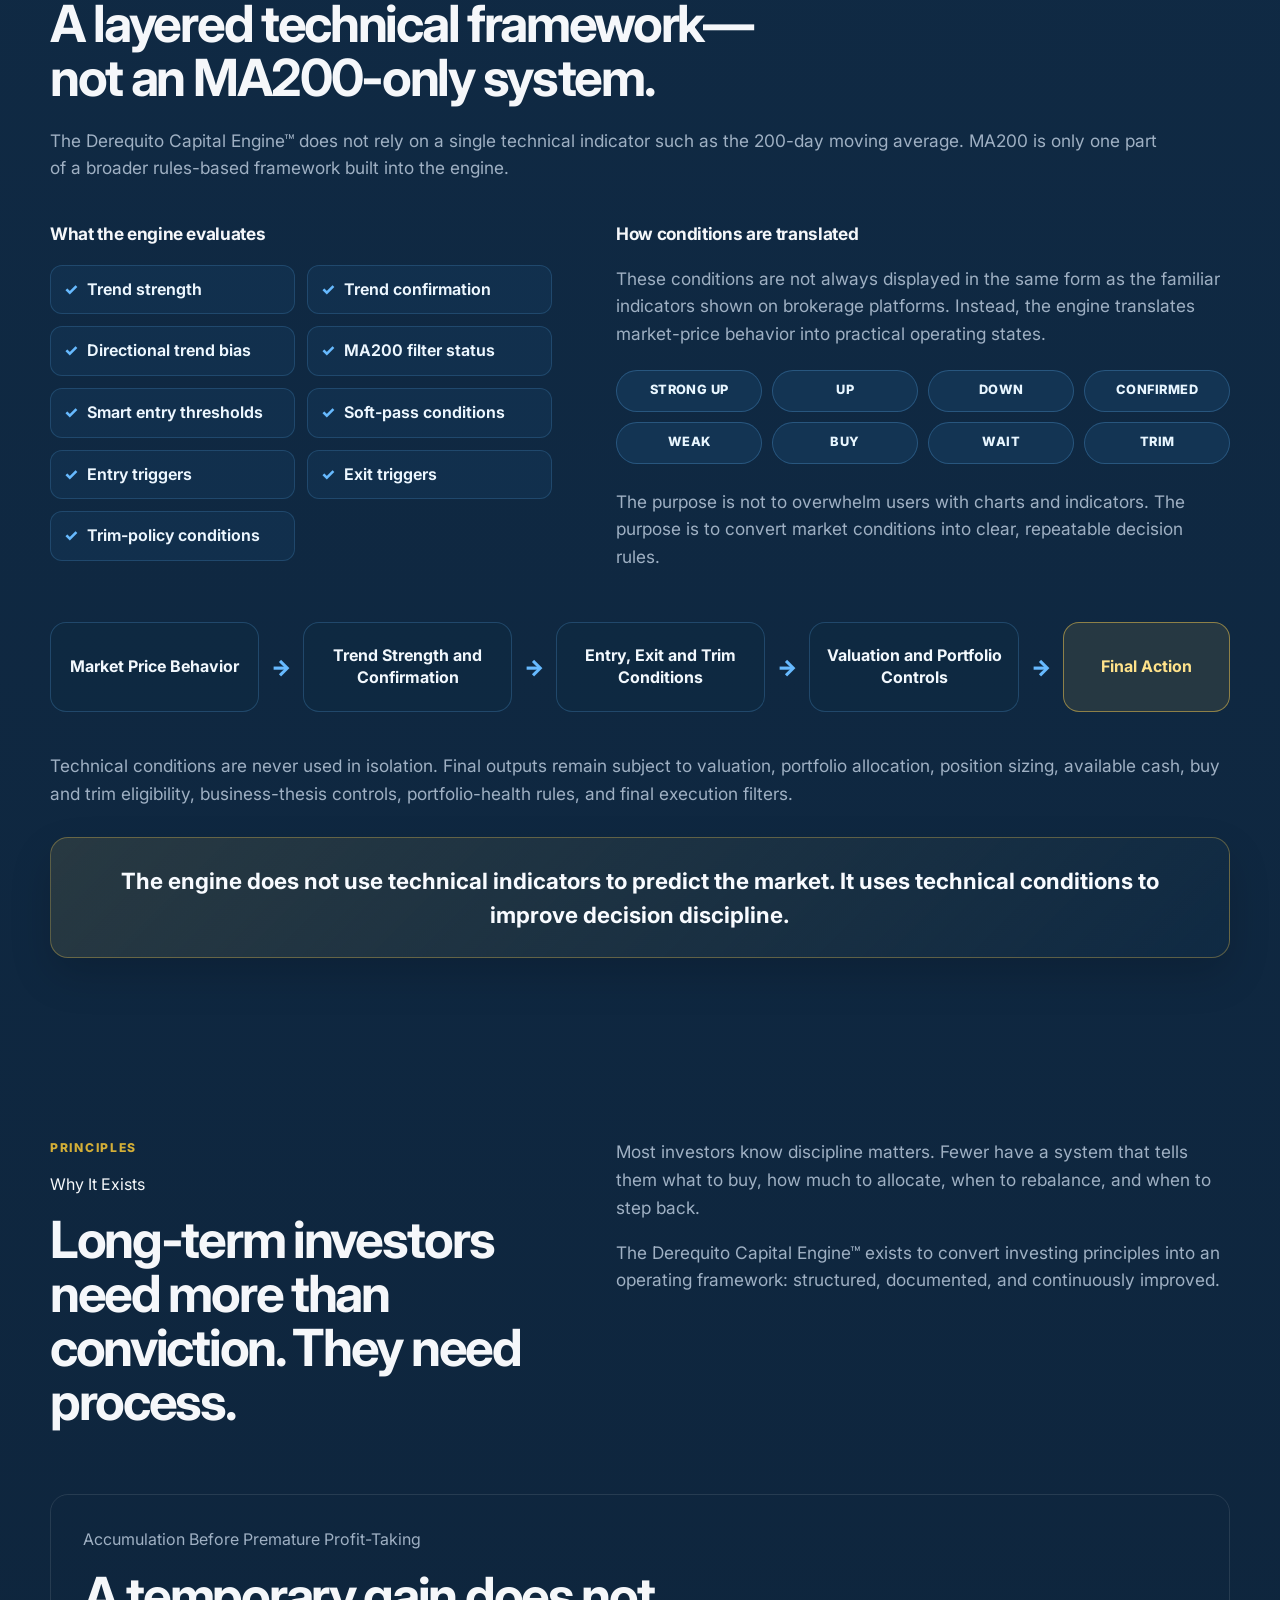
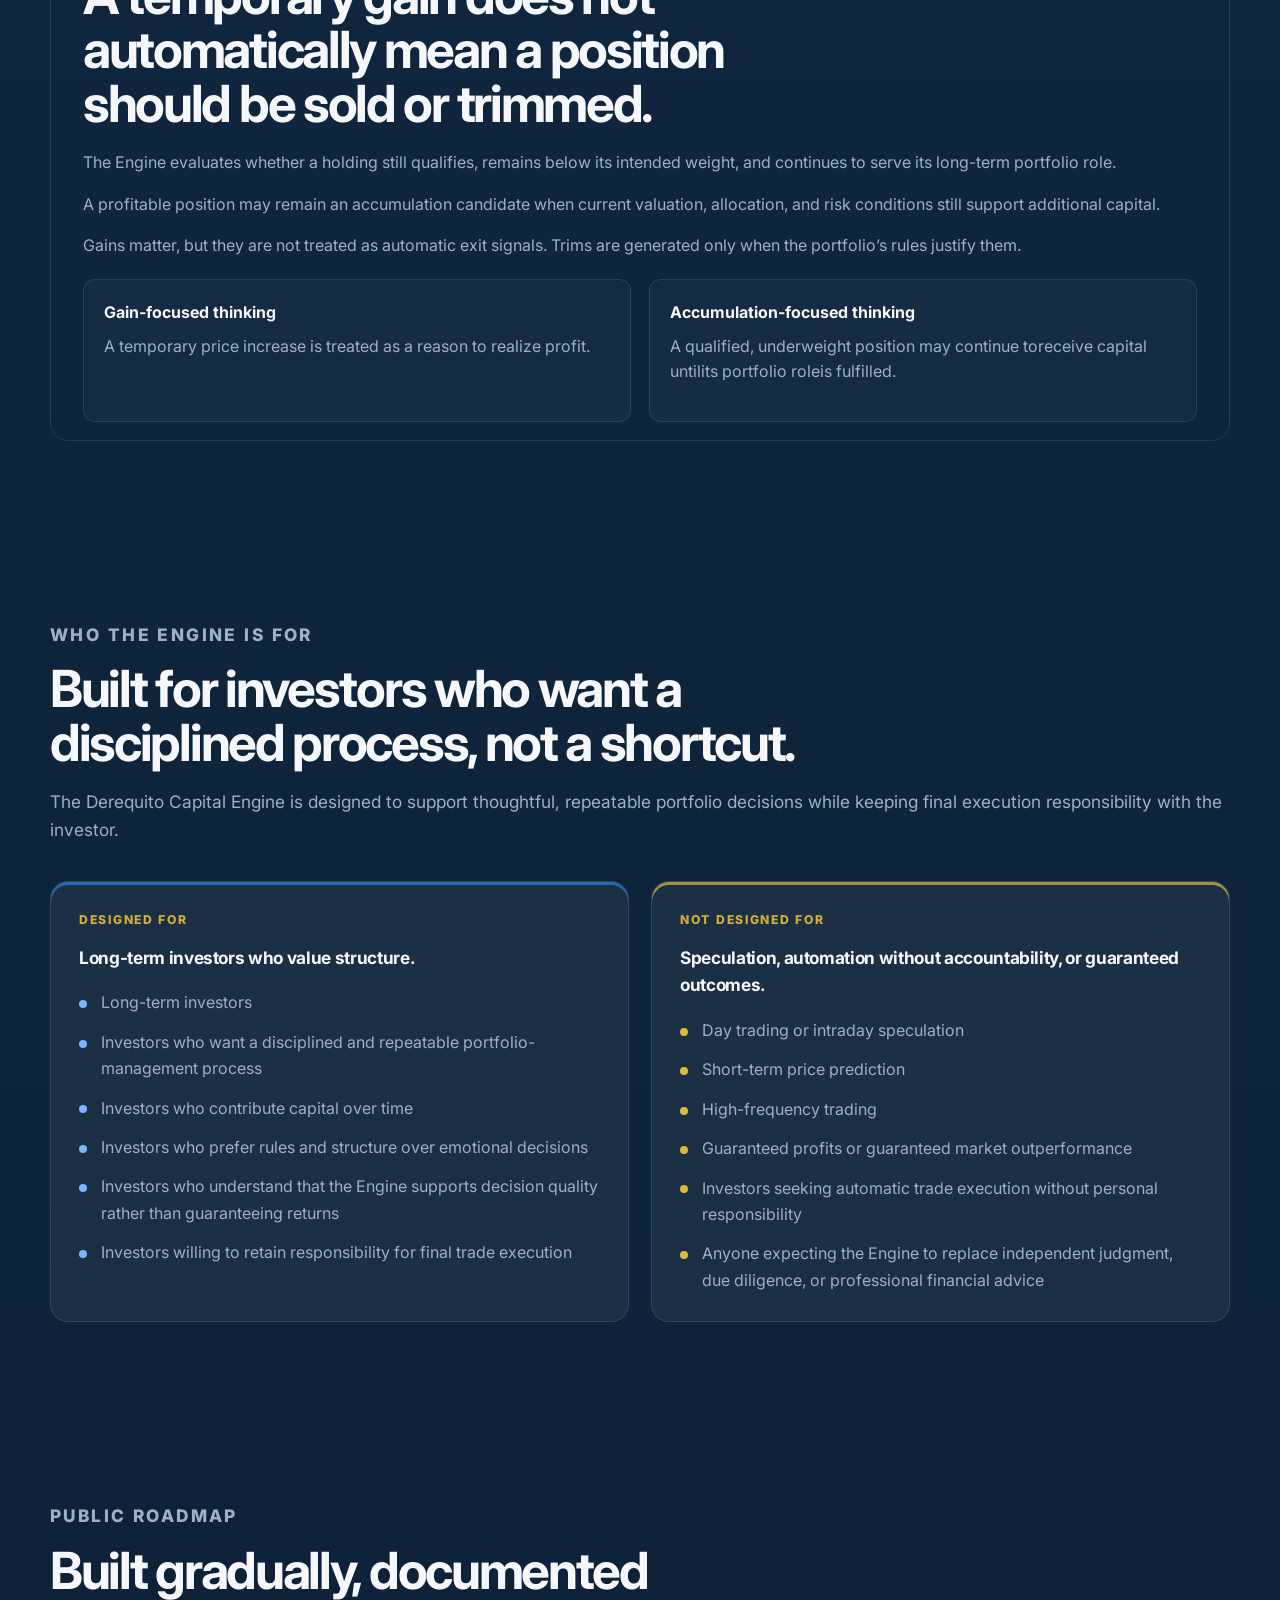
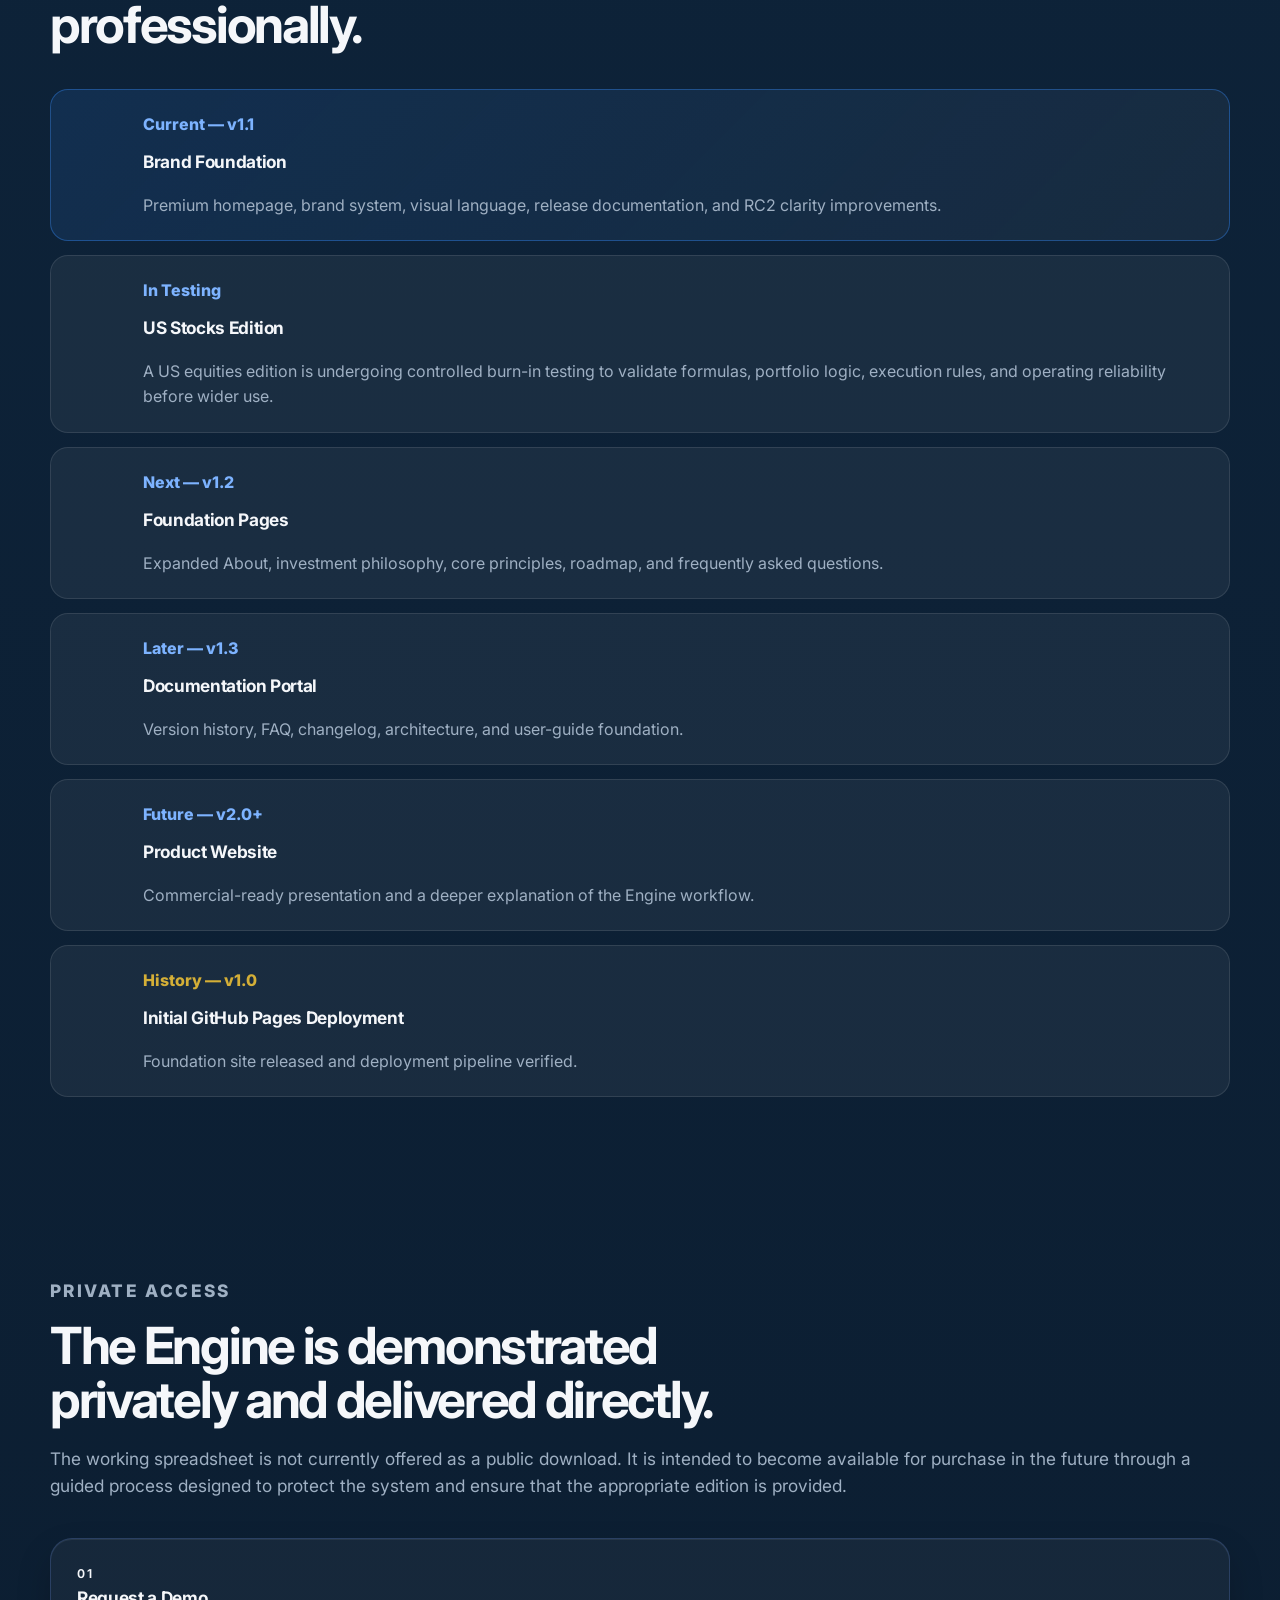
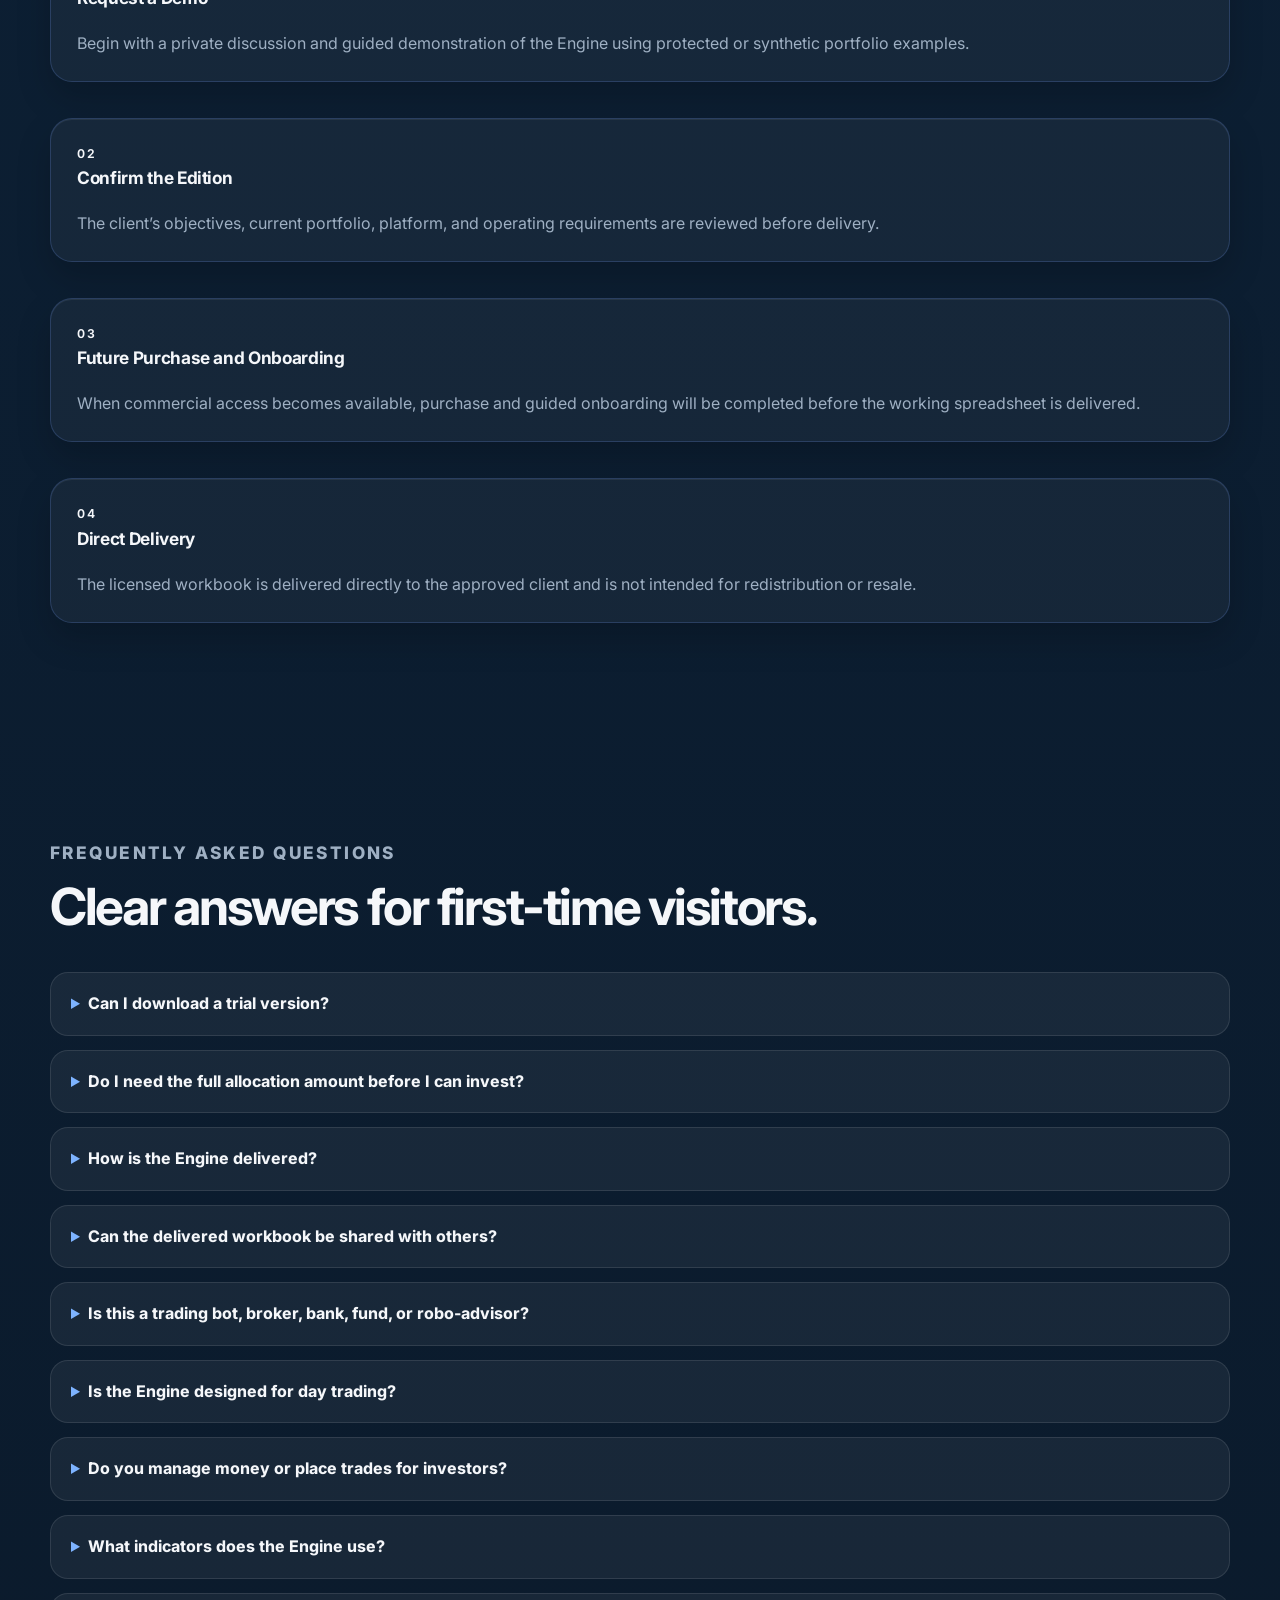
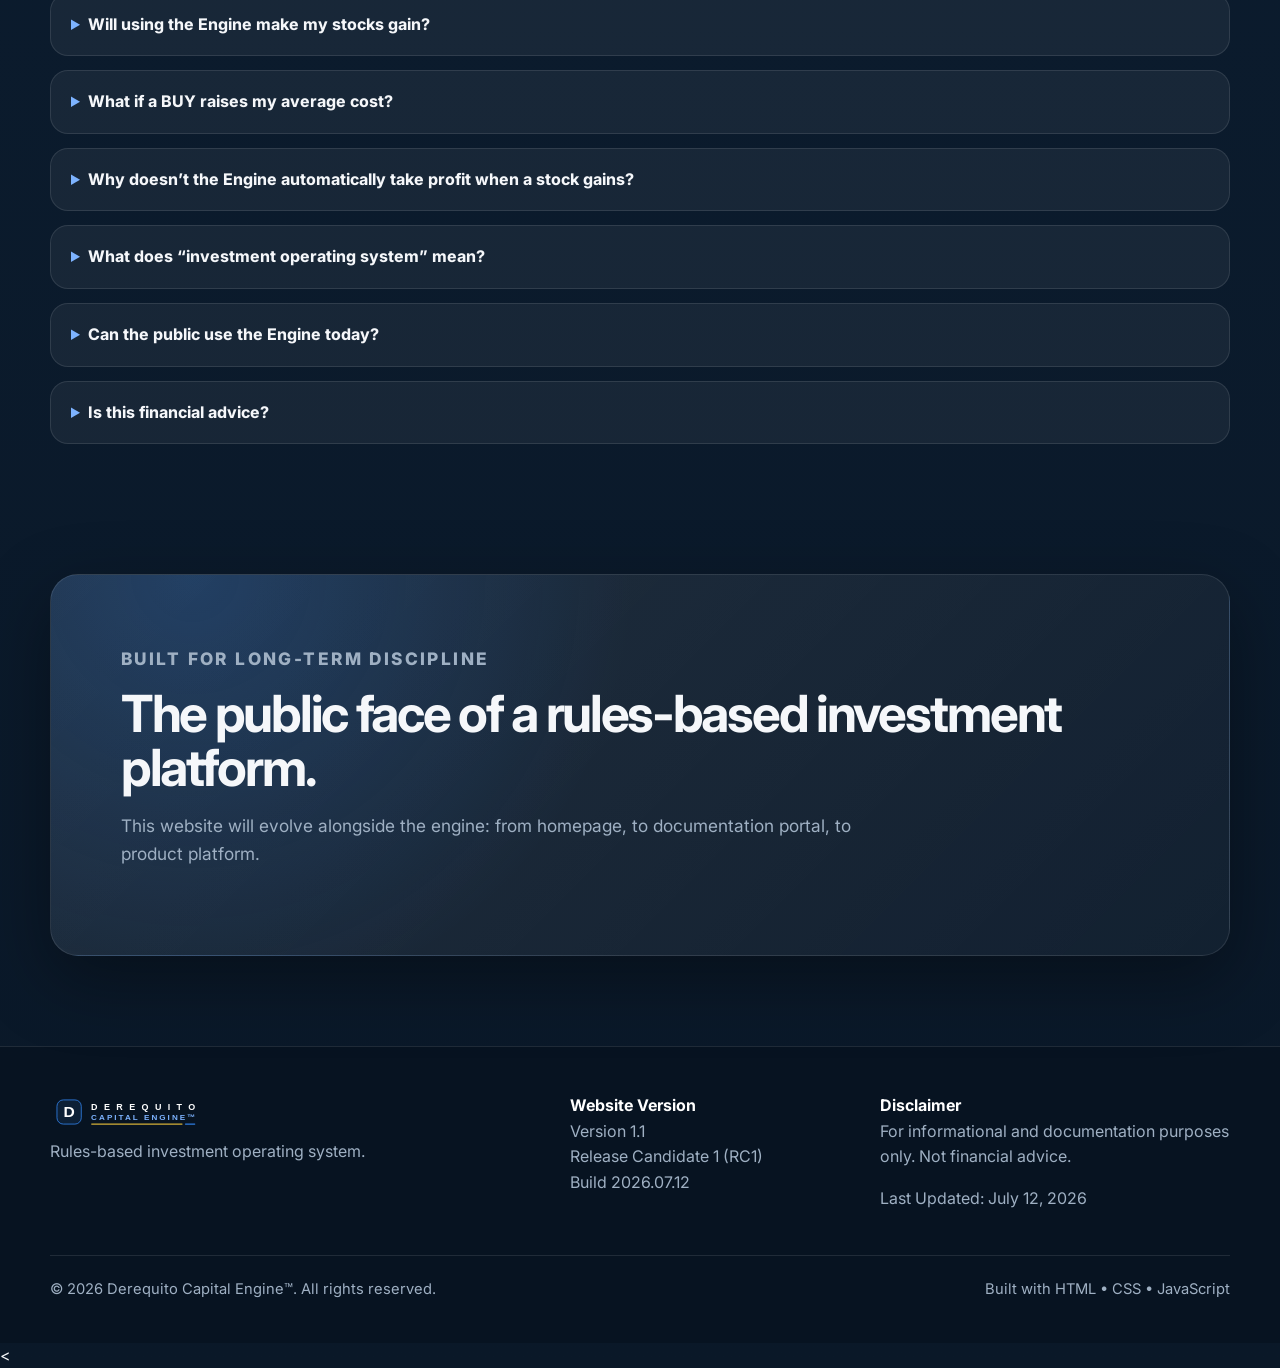
==== commit ca17e62e: "Add who the engine is for section" ====
--- a/index.html
+++ b/index.html
@@ -477,7 +477,48 @@
 </div>
 </div>
     </section>
-
+<section id="who-it-is-for" class="section section-reveal">
+  <div class="container">
+    <div class="section-heading">
+      <p class="eyebrow">Who the Engine Is For</p>
+      <h2>Built for investors who want a disciplined process, not a shortcut.</h2>
+      <p>
+        The Derequito Capital Engine is designed to support thoughtful, repeatable
+        portfolio decisions while keeping final execution responsibility with the investor.
+      </p>
+    </div>
+
+    <div class="audience-grid">
+      <article class="audience-card audience-card-positive">
+        <p class="eyebrow">Designed For</p>
+        <h3>Long-term investors who value structure.</h3>
+
+        <ul class="audience-list">
+          <li>Long-term investors</li>
+          <li>Investors who want a disciplined and repeatable portfolio-management process</li>
+          <li>Investors who contribute capital over time</li>
+          <li>Investors who prefer rules and structure over emotional decisions</li>
+          <li>Investors who understand that the Engine supports decision quality rather than guaranteeing returns</li>
+          <li>Investors willing to retain responsibility for final trade execution</li>
+        </ul>
+      </article>
+
+      <article class="audience-card audience-card-negative">
+        <p class="eyebrow">Not Designed For</p>
+        <h3>Speculation, automation without accountability, or guaranteed outcomes.</h3>
+
+        <ul class="audience-list">
+          <li>Day trading or intraday speculation</li>
+          <li>Short-term price prediction</li>
+          <li>High-frequency trading</li>
+          <li>Guaranteed profits or guaranteed market outperformance</li>
+          <li>Investors seeking automatic trade execution without personal responsibility</li>
+          <li>Anyone expecting the Engine to replace independent judgment, due diligence, or professional financial advice</li>
+        </ul>
+      </article>
+    </div>
+  </div>
+</section>
     <section id="roadmap" class="section section-reveal">
       <div class="container">
         <div class="section-heading">
--- a/styles.css
+++ b/styles.css
@@ -542,7 +542,73 @@
 .copy-block {
   max-width: 680px;
 }
-
+/* Who the Engine Is For */
+.audience-grid {
+  display: grid;
+  grid-template-columns: repeat(2, minmax(0, 1fr));
+  gap: 22px;
+  margin-top: 32px;
+}
+#who-it-is-for .section-heading {
+  max-width: none;
+}
+
+#who-it-is-for .section-heading h2 {
+  max-width: 760px;
+}
+
+#who-it-is-for .section-heading > p:last-child {
+  width: 100%;
+  max-width: none;
+}
+.audience-card {
+  padding: 28px;
+  border: 1px solid var(--line);
+  border-radius: var(--radius-md);
+  background: var(--surface);
+}
+
+.audience-card h3 {
+  margin: 8px 0 18px;
+}
+
+.audience-card-positive {
+  box-shadow: inset 0 3px 0 rgba(47, 125, 225, 0.72);
+}
+
+.audience-card-negative {
+  box-shadow: inset 0 3px 0 rgba(223, 185, 59, 0.72);
+}
+
+.audience-list {
+  display: grid;
+  gap: 13px;
+  margin: 0;
+  padding: 0;
+  list-style: none;
+}
+
+.audience-list li {
+  position: relative;
+  padding-left: 22px;
+  color: var(--muted);
+  line-height: 1.65;
+}
+
+.audience-list li::before {
+  content: "";
+  position: absolute;
+  top: 0.68em;
+  left: 0;
+  width: 8px;
+  height: 8px;
+  border-radius: 50%;
+  background: var(--engine-blue-soft);
+}
+
+.audience-card-negative .audience-list li::before {
+  background: #dfb93b;
+}
 .timeline {
   display: grid;
   gap: 14px;
@@ -701,7 +767,9 @@
   .footer-grid {
     grid-template-columns: 1fr;
   }
-
+.audience-grid {
+    grid-template-columns: 1fr;
+  }
   .hero {
     padding-top: 78px;
   }
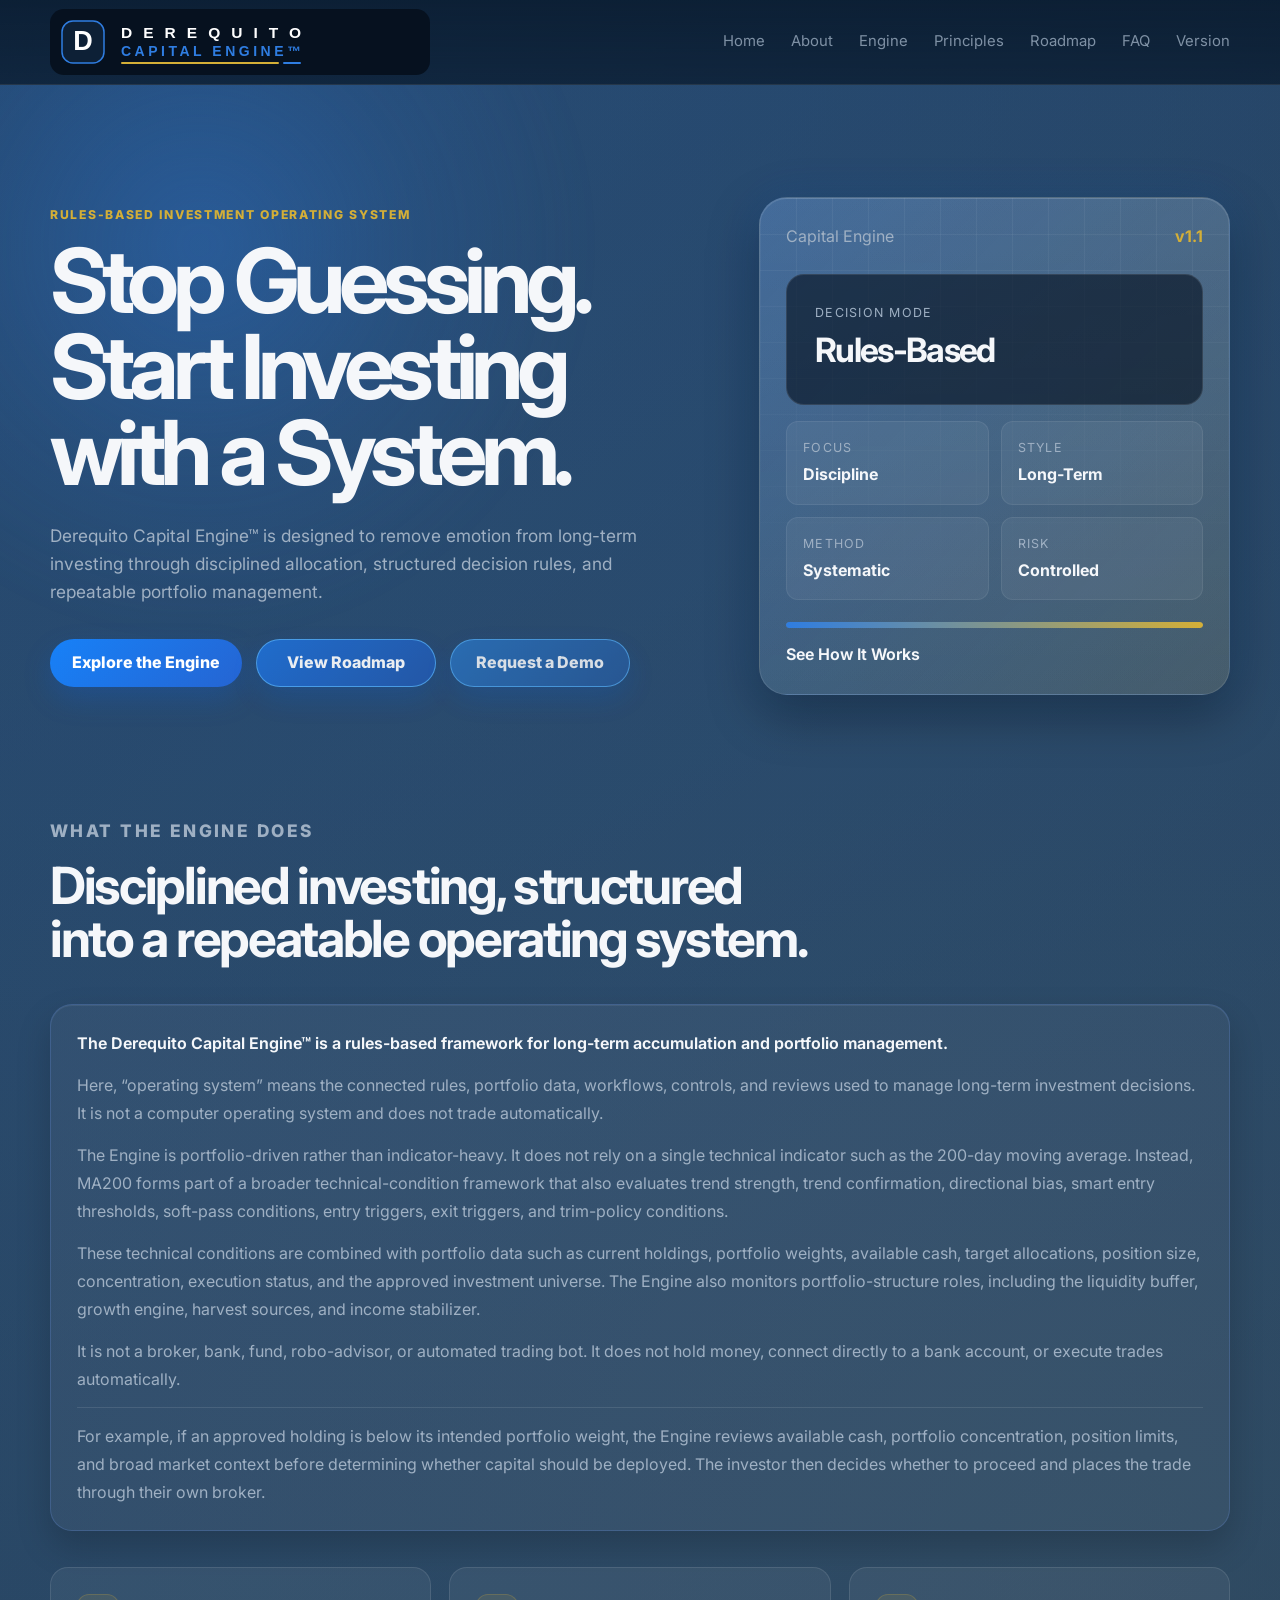
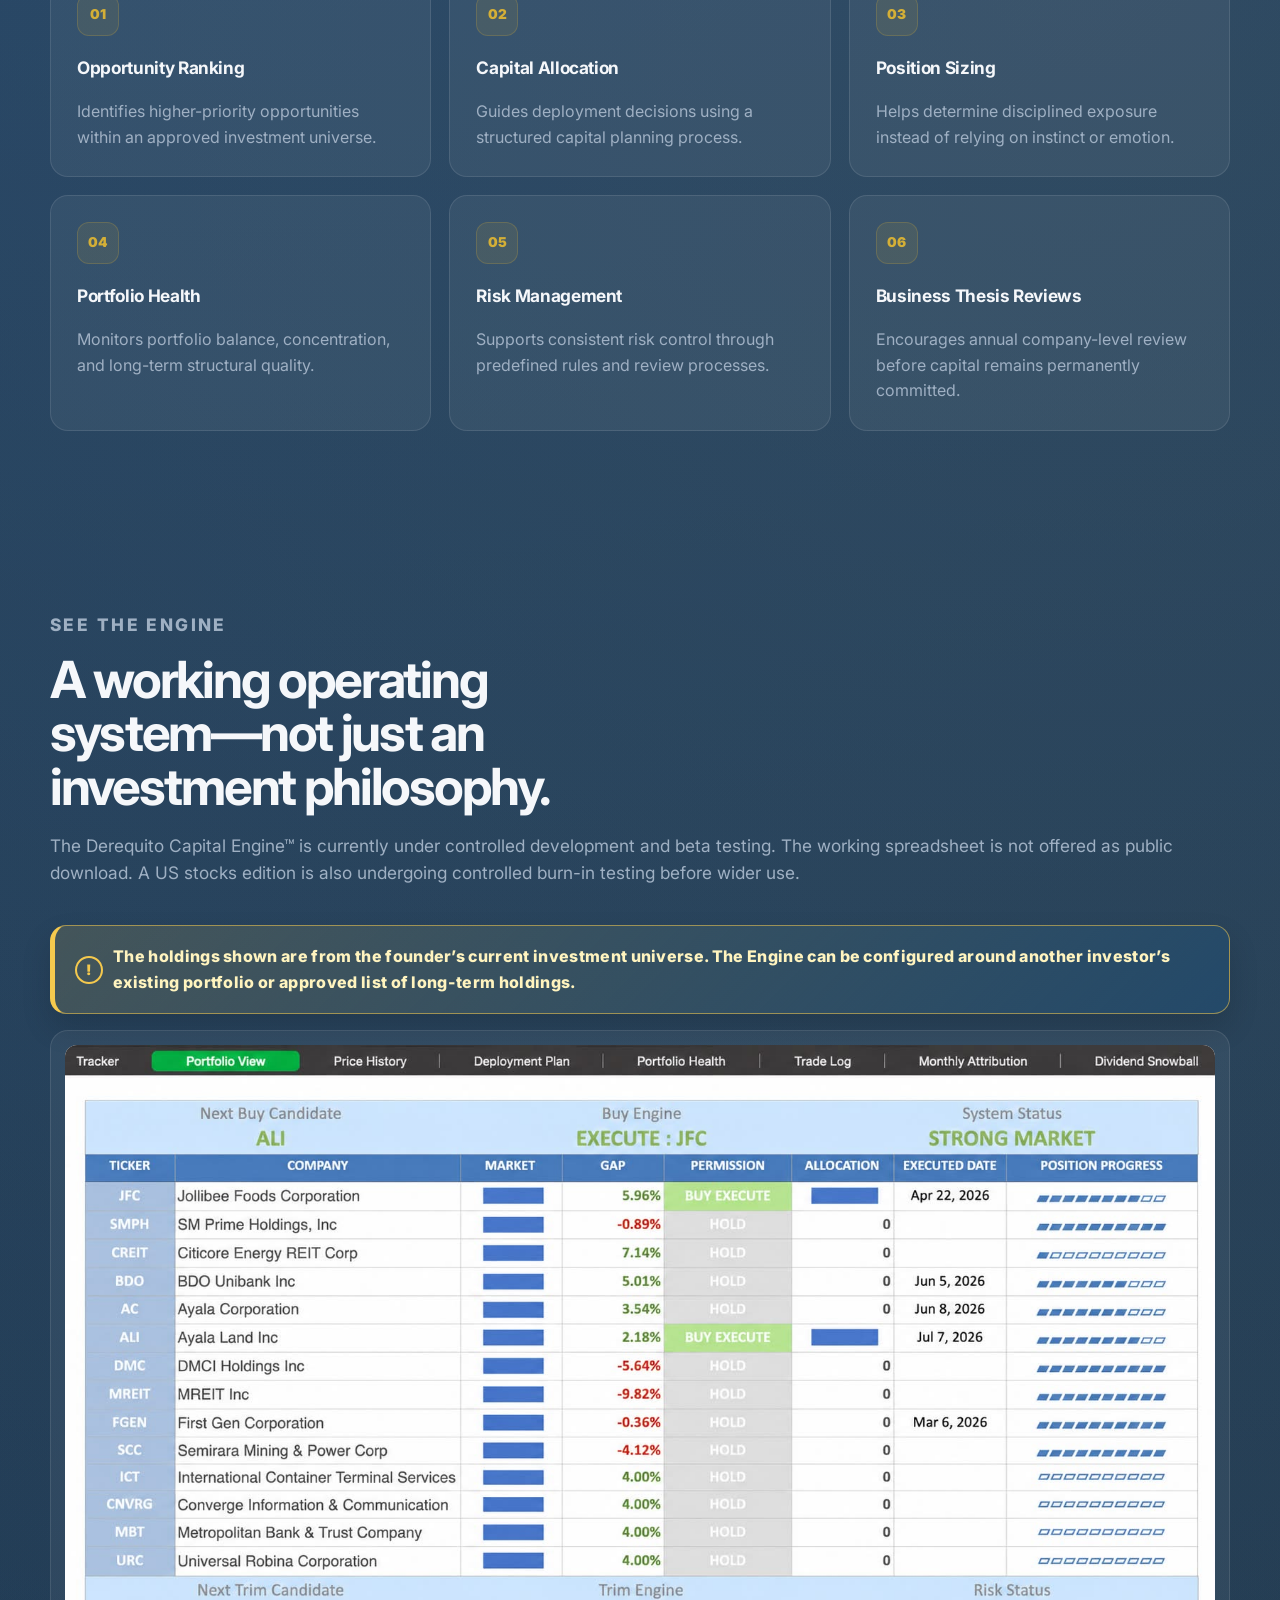
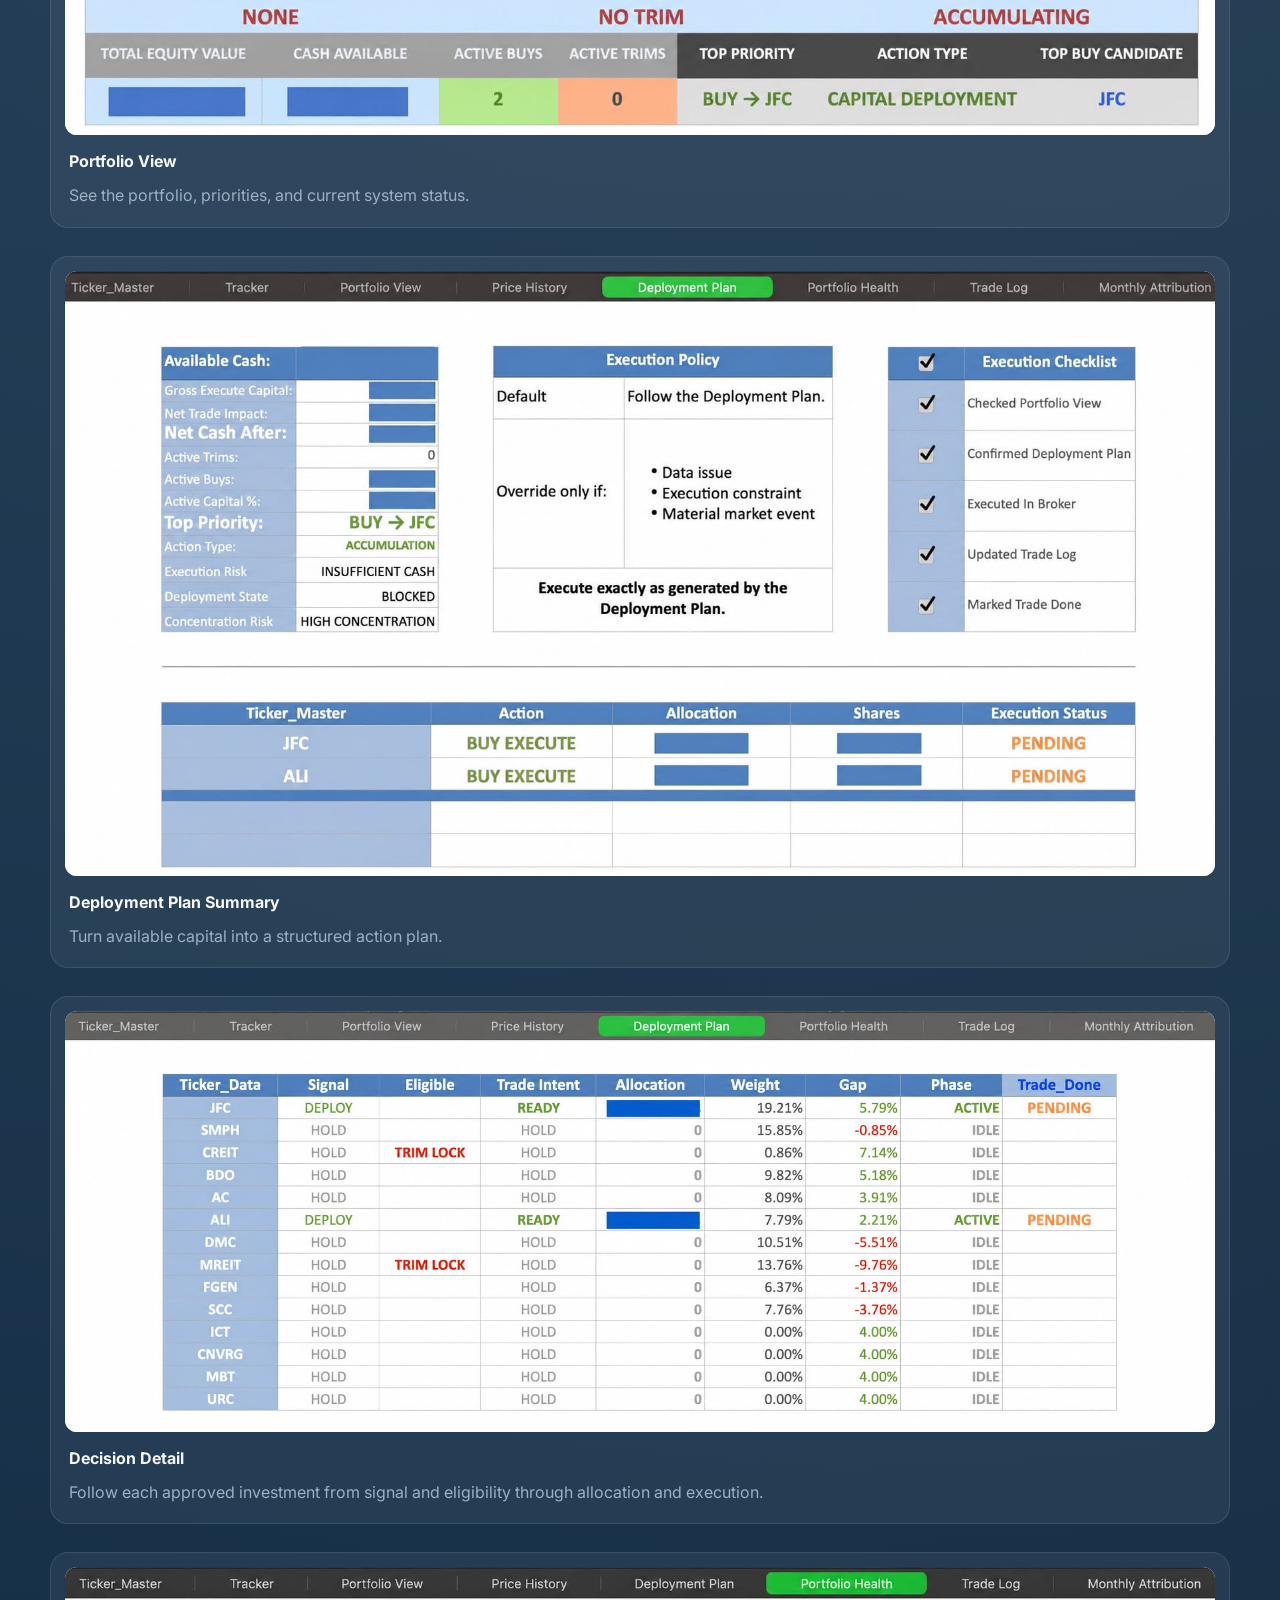
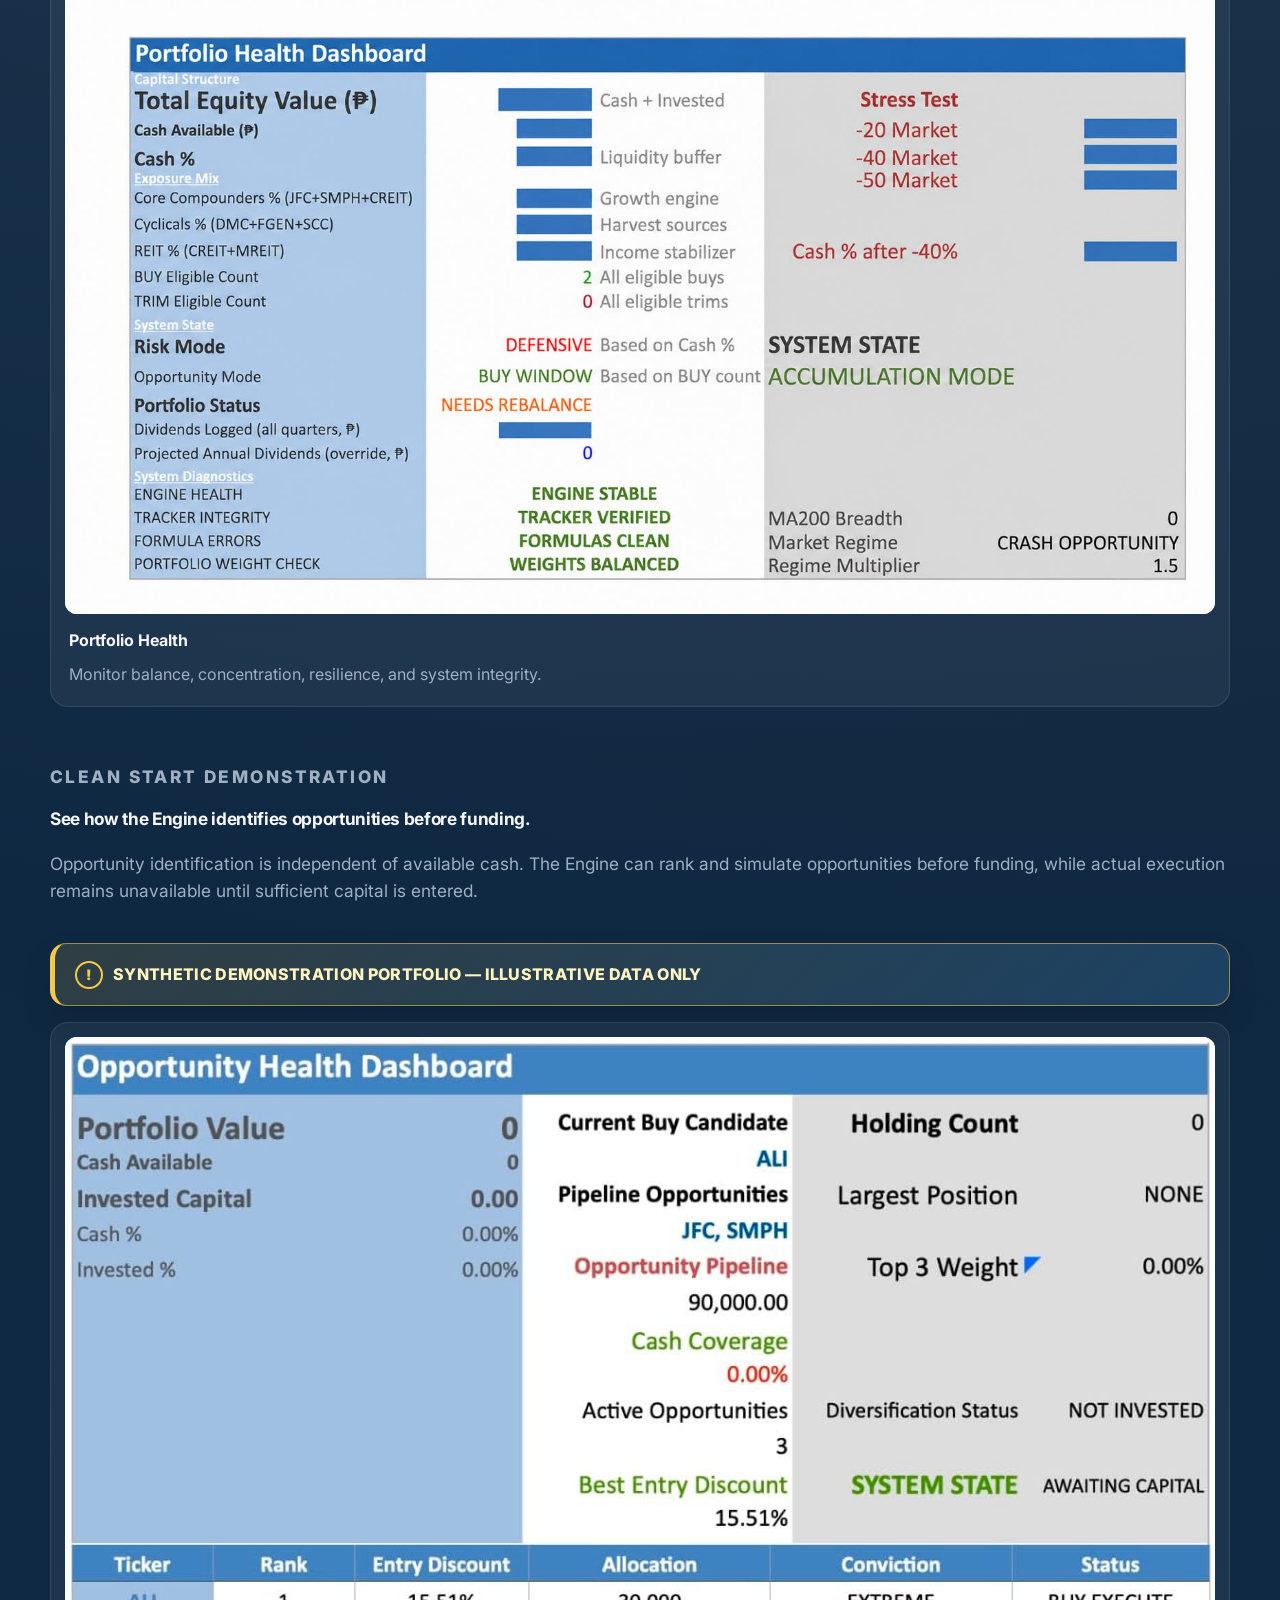
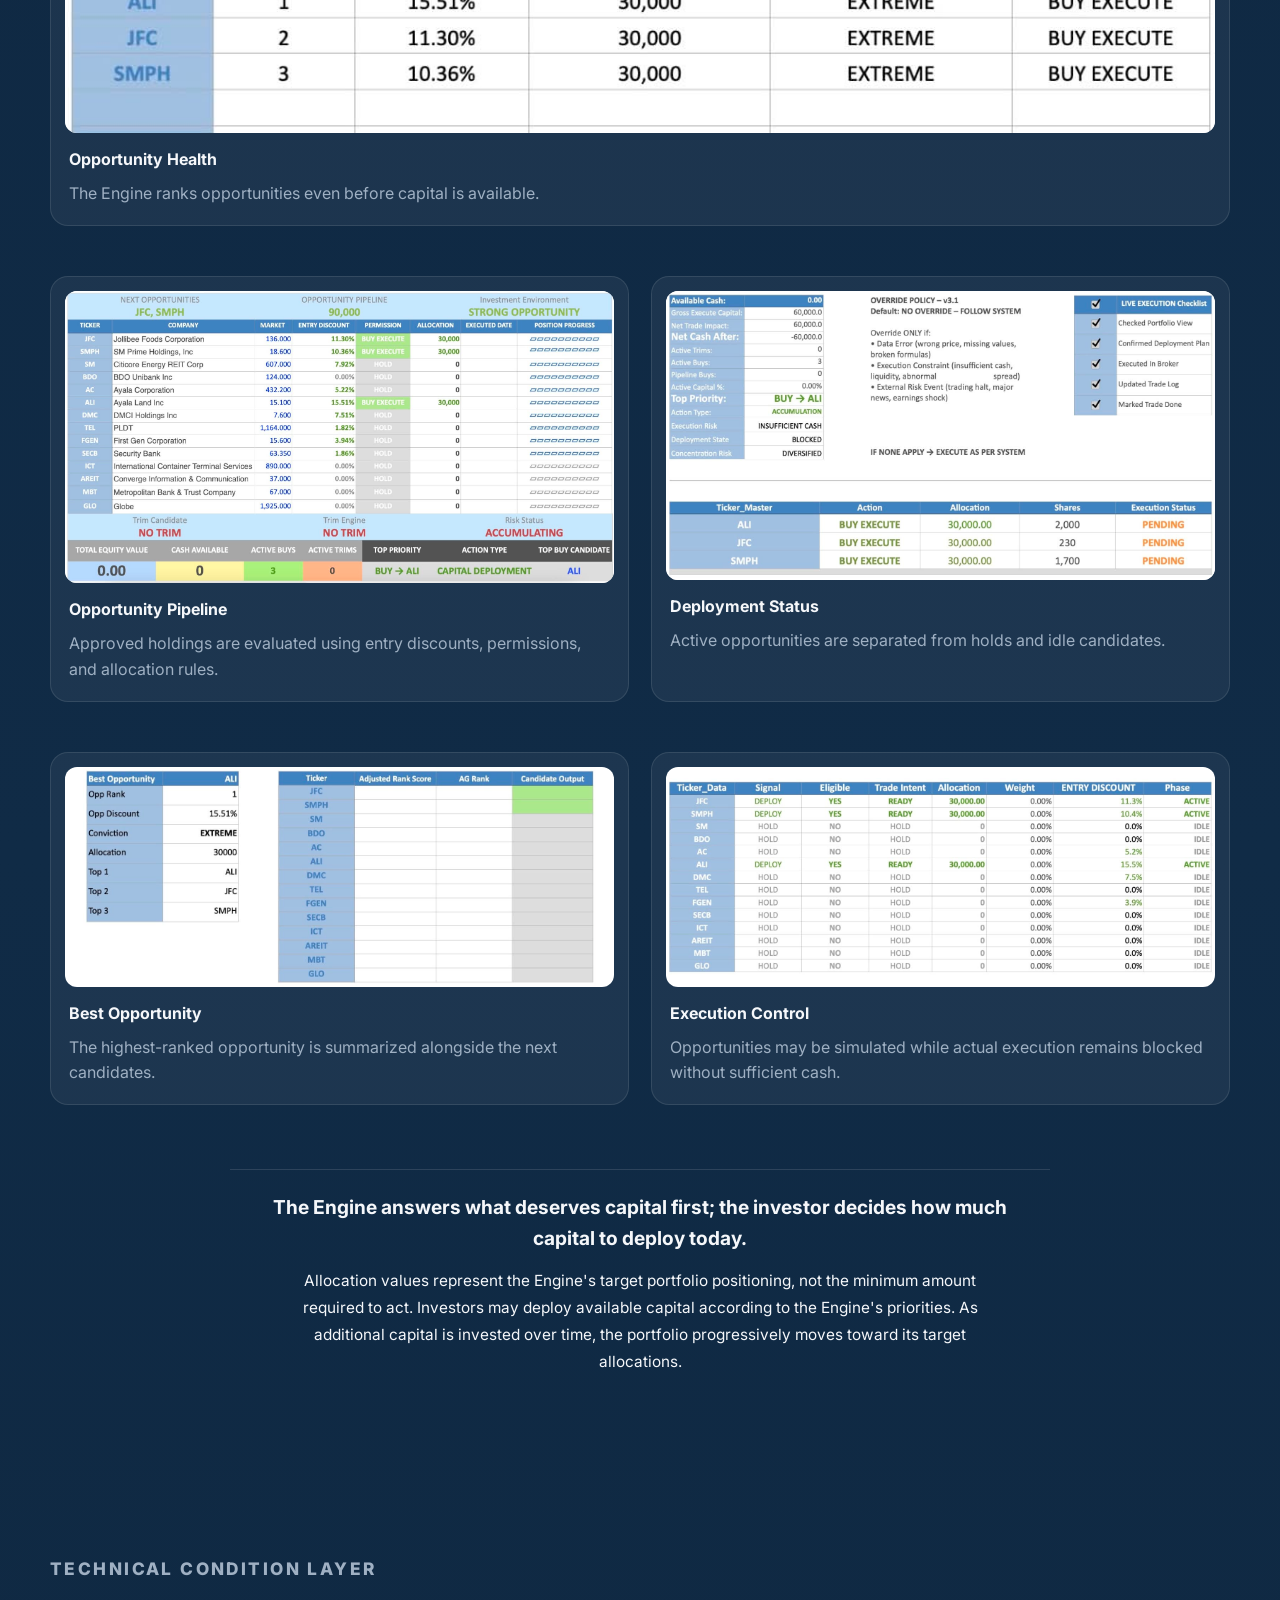
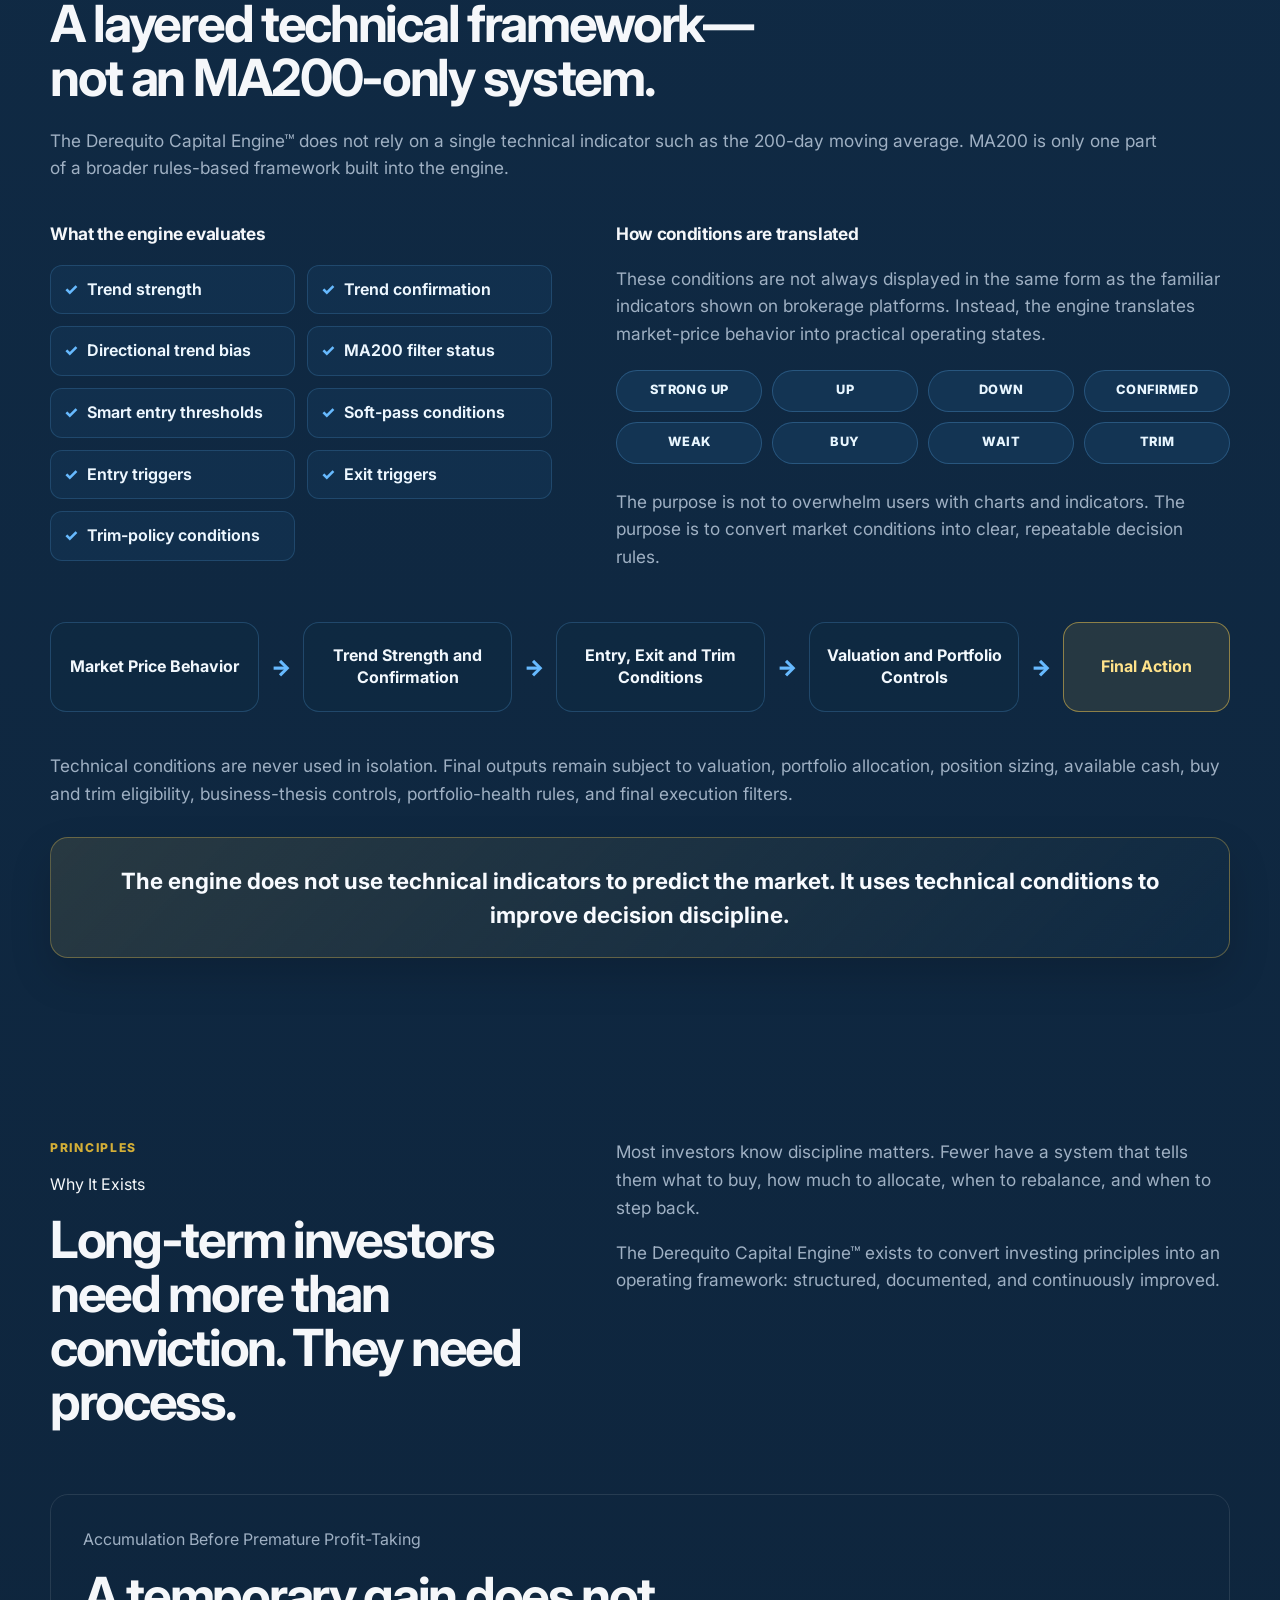
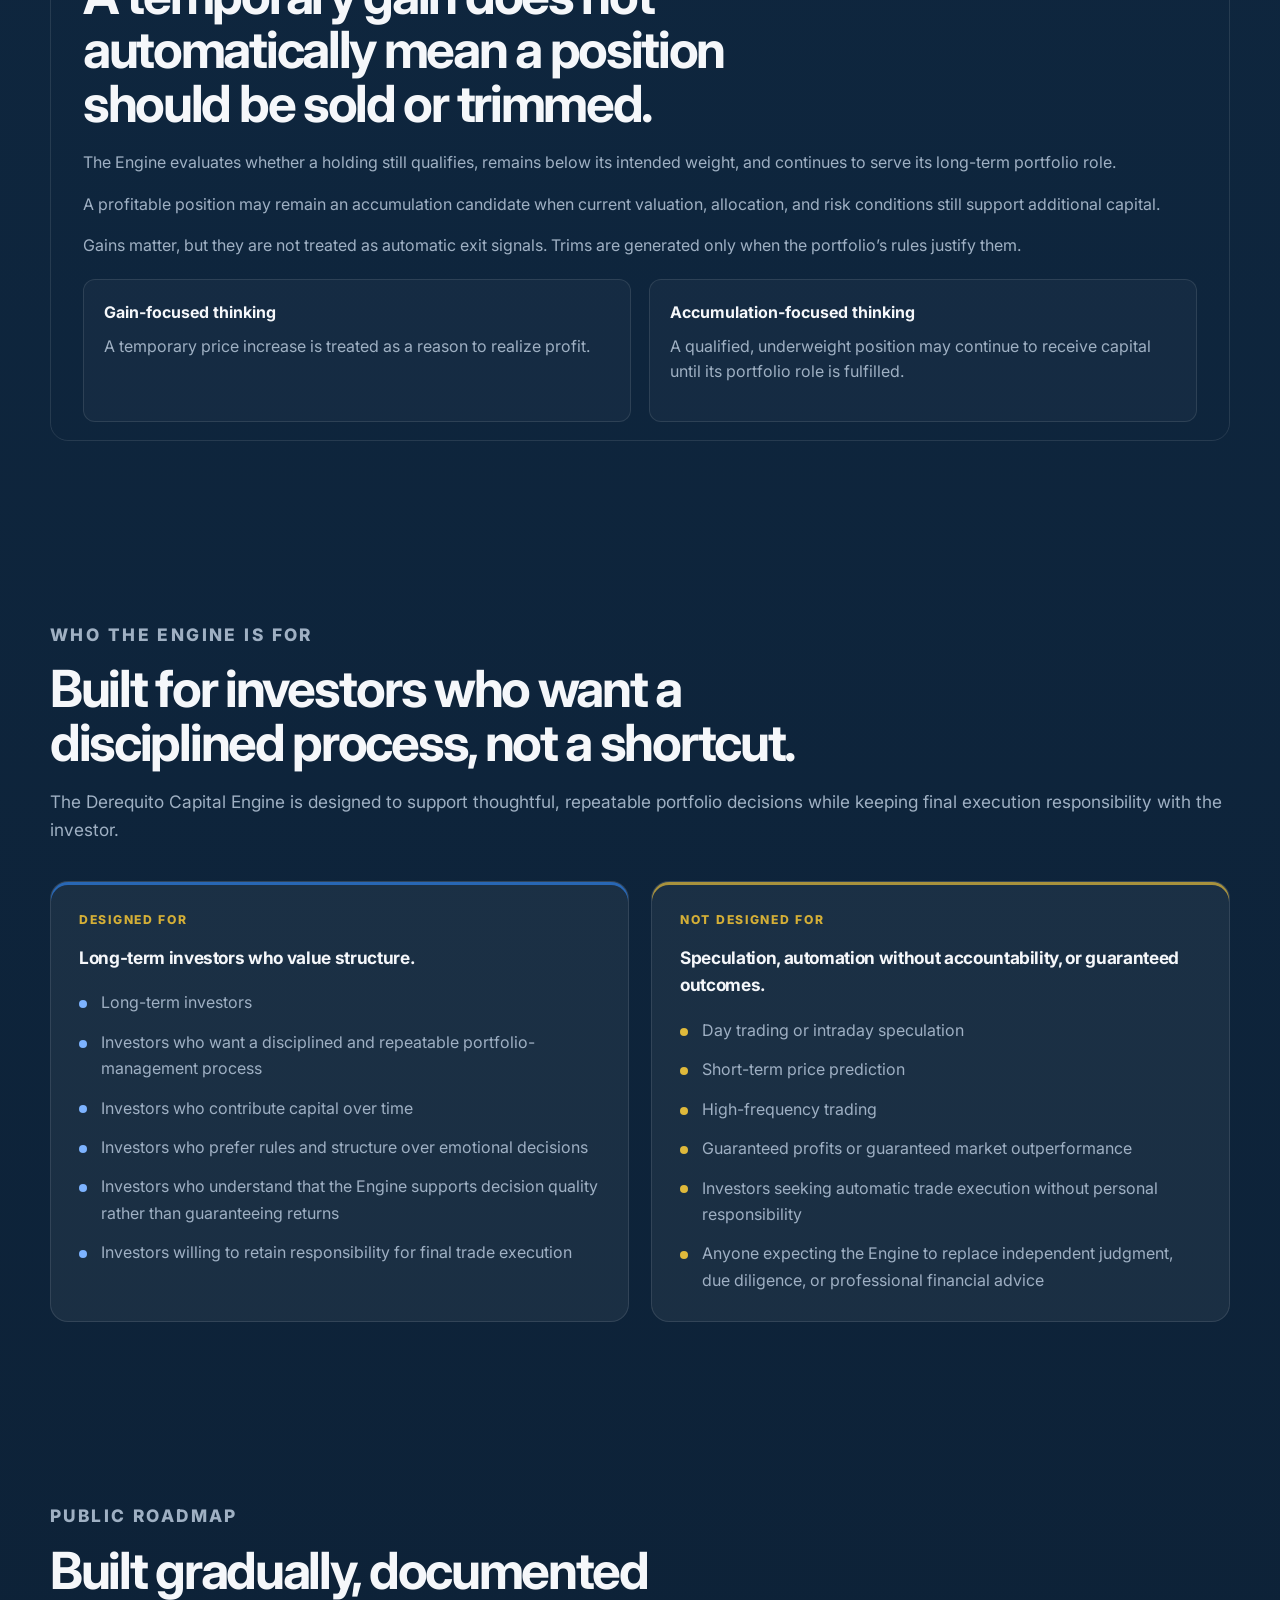
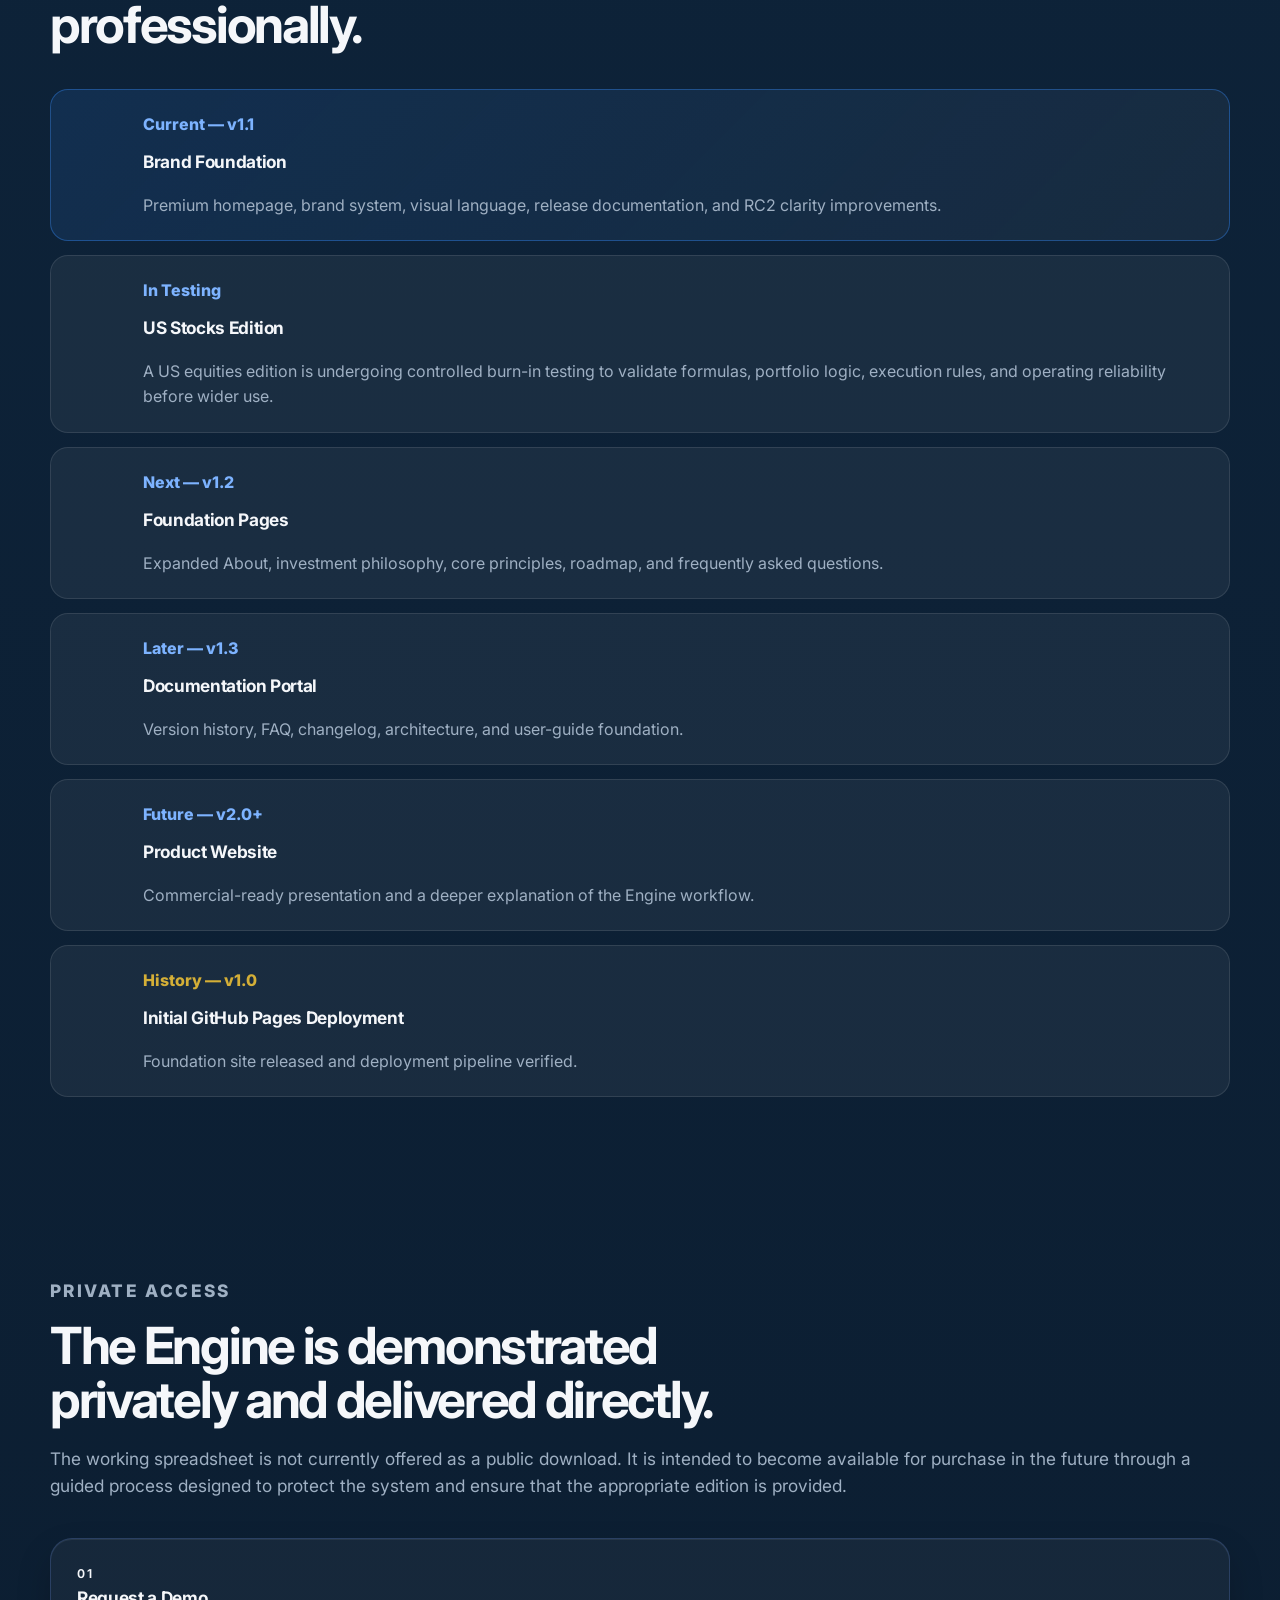
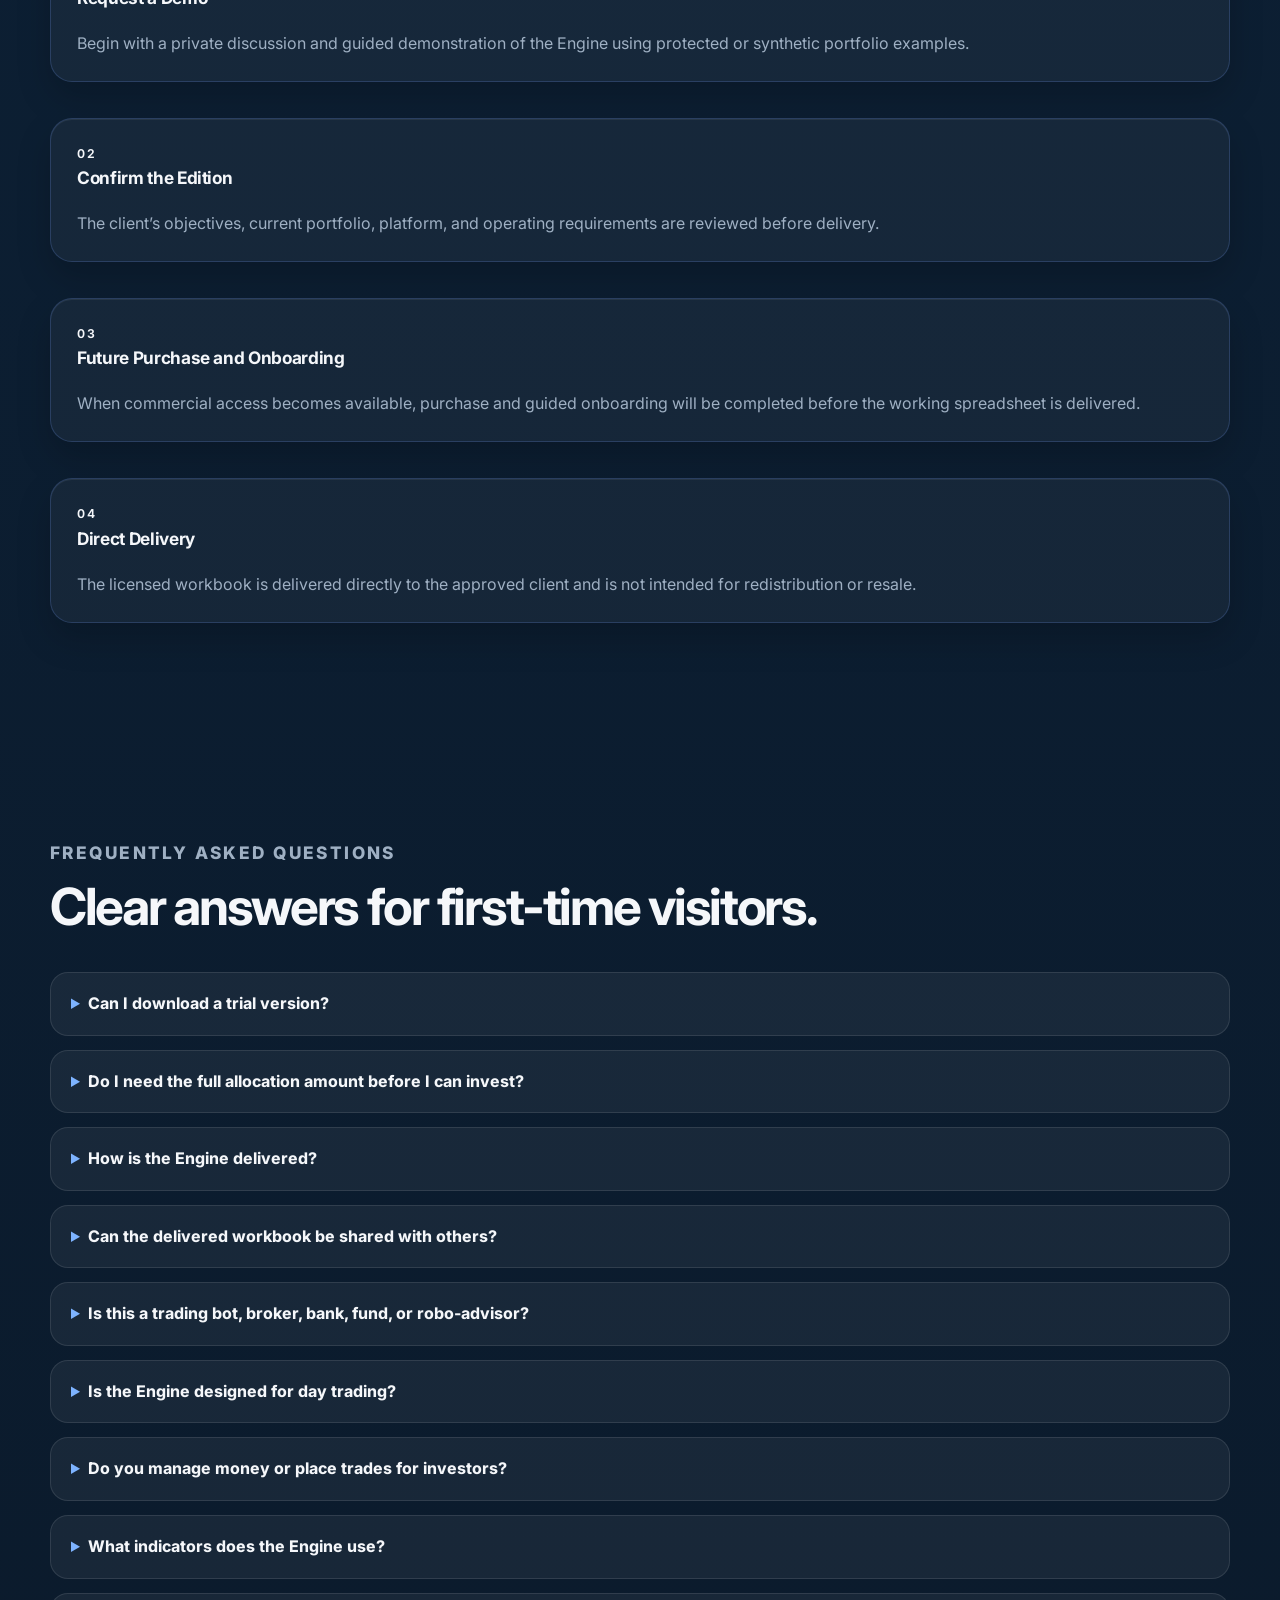
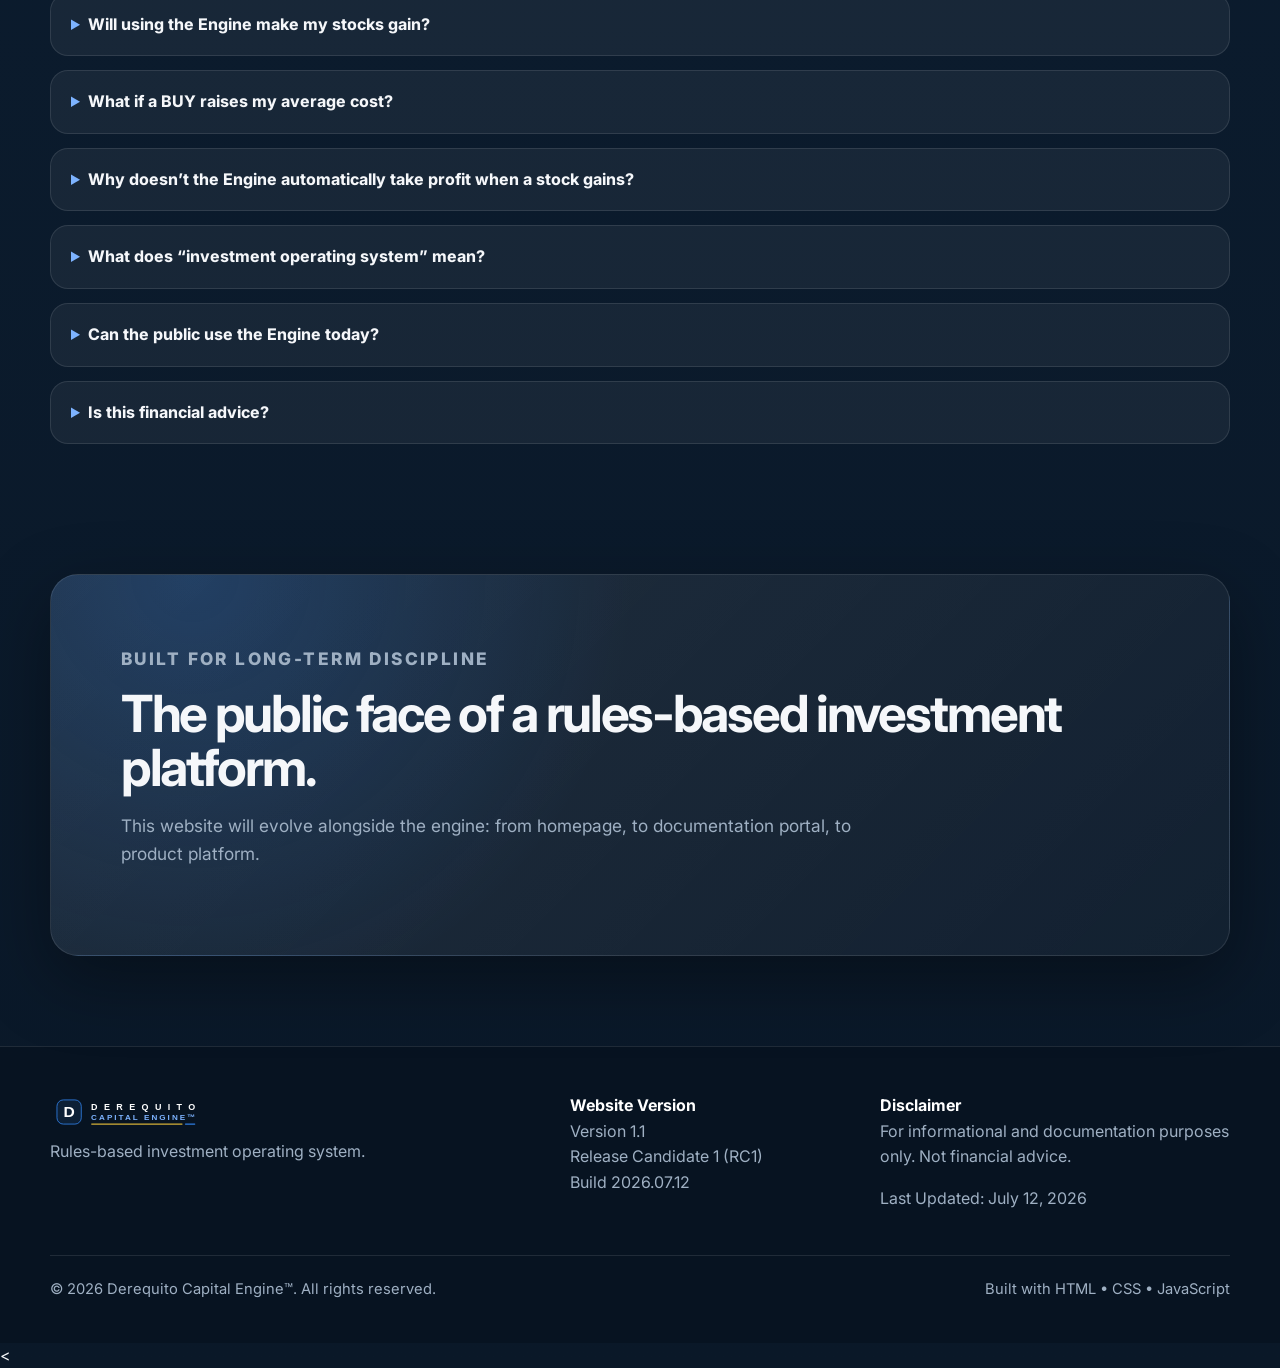
==== commit 6781104d: "Fix accumulation card spacing" ====
--- a/index.html
+++ b/index.html
@@ -471,7 +471,7 @@
 
     <div>
       <strong>Accumulation-focused thinking</strong>
-      <p>A qualified, underweight position may continue toreceive capital untilits portfolio roleis fulfilled.</p>
+      <p>A qualified, underweight position may continue to receive capital until its portfolio role is fulfilled.</p>
     </div>
   </div>
 </div>
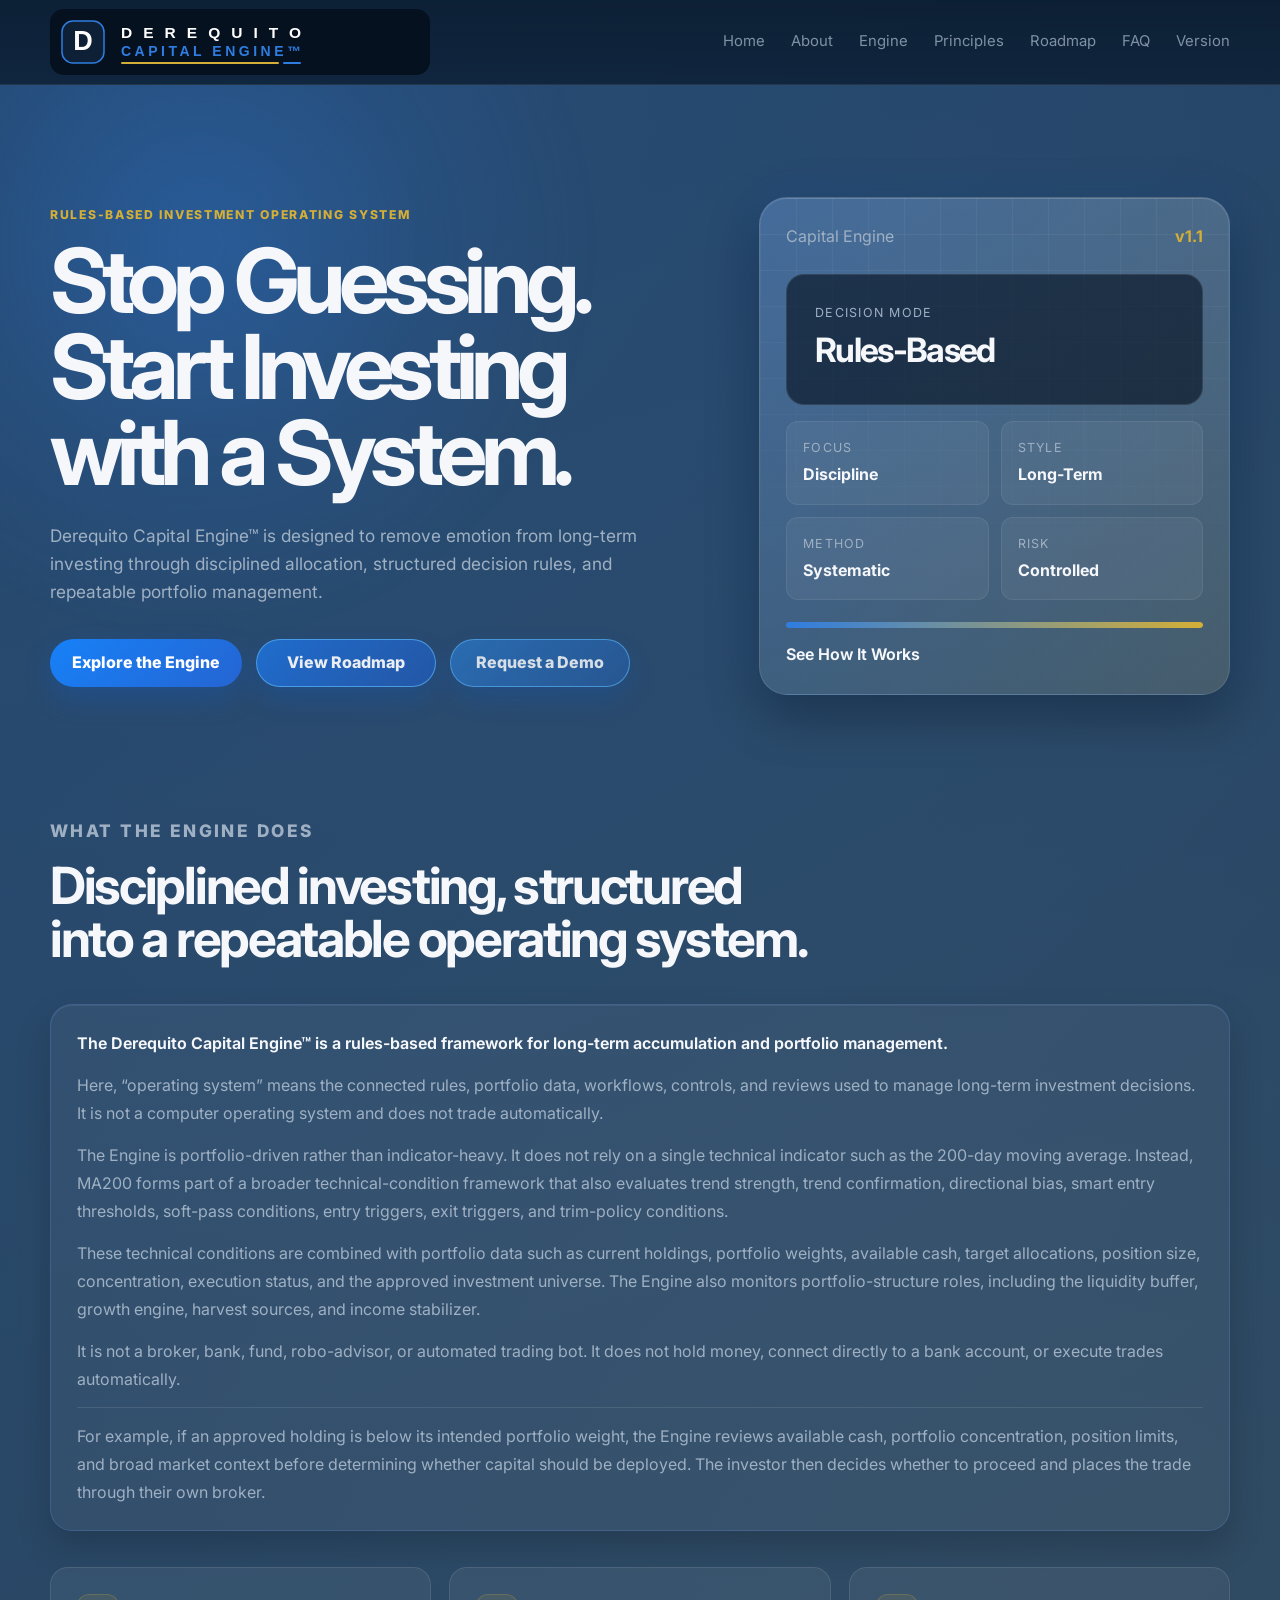
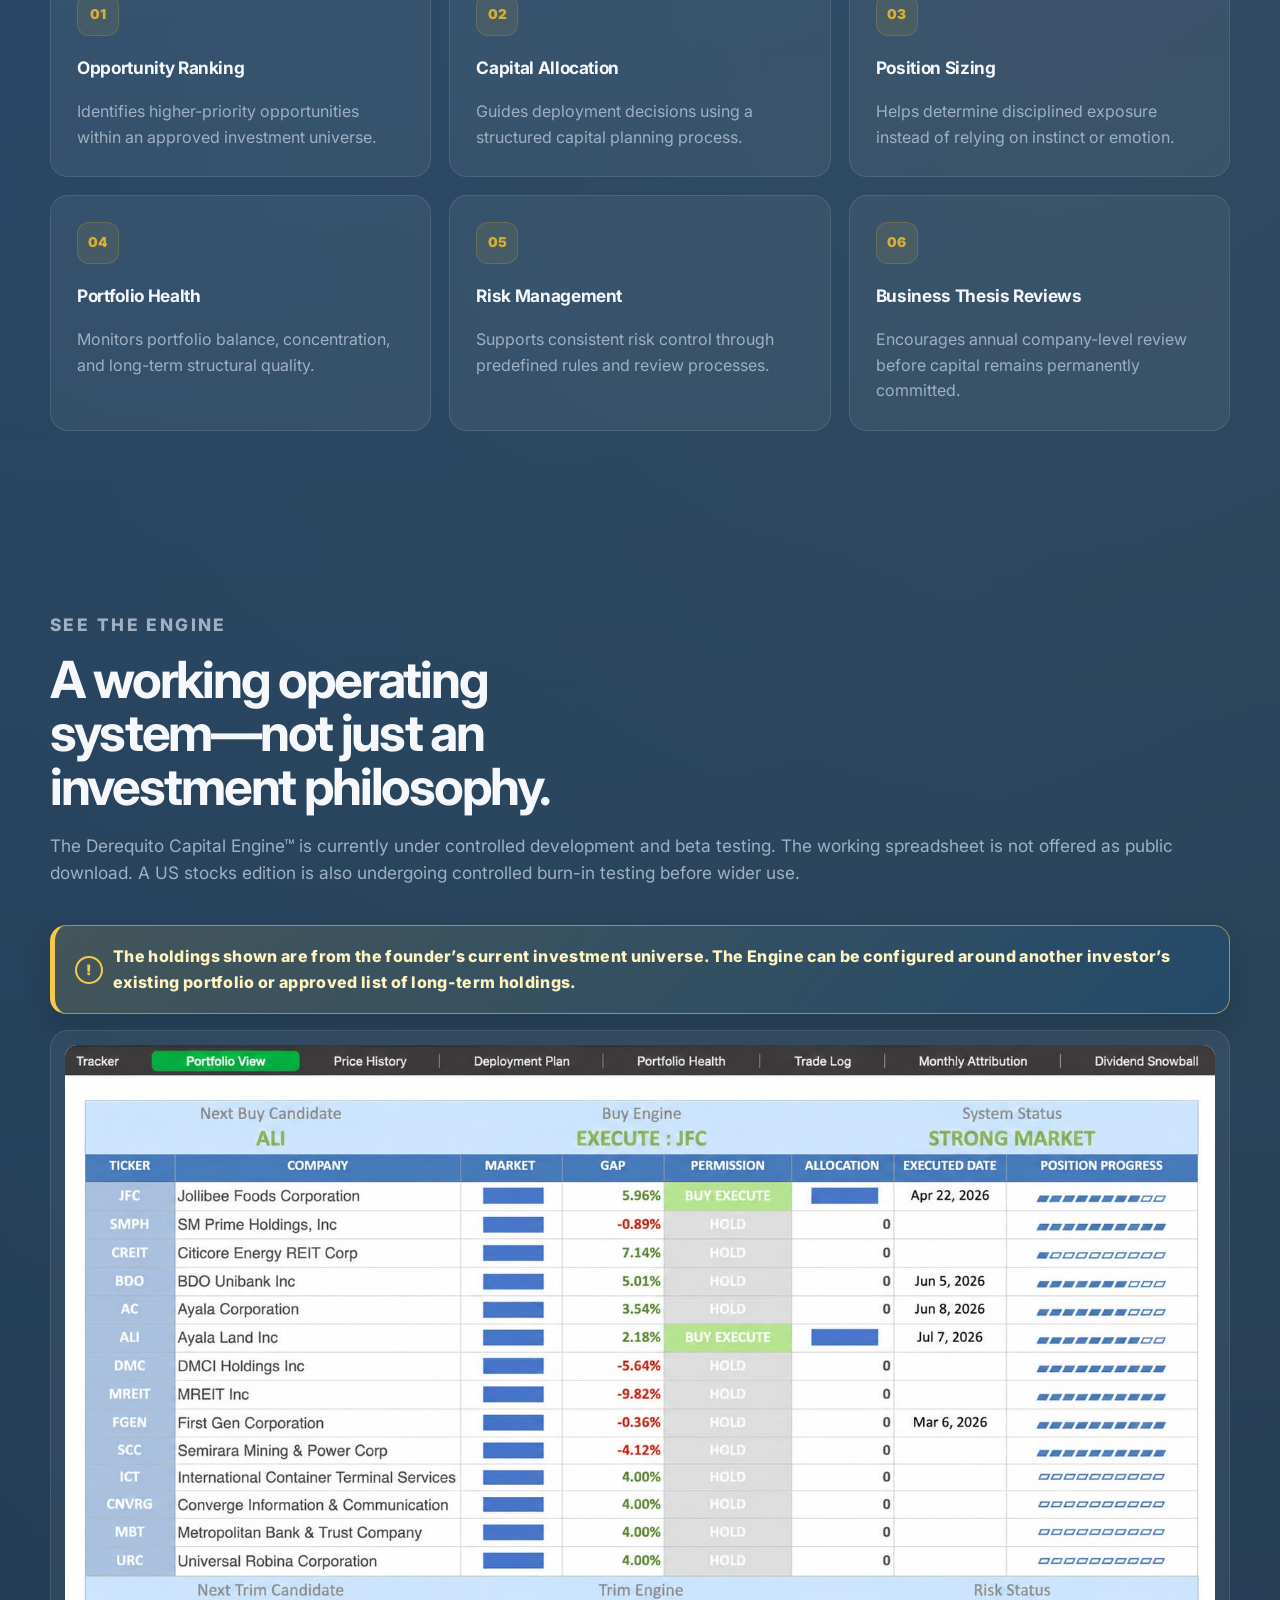
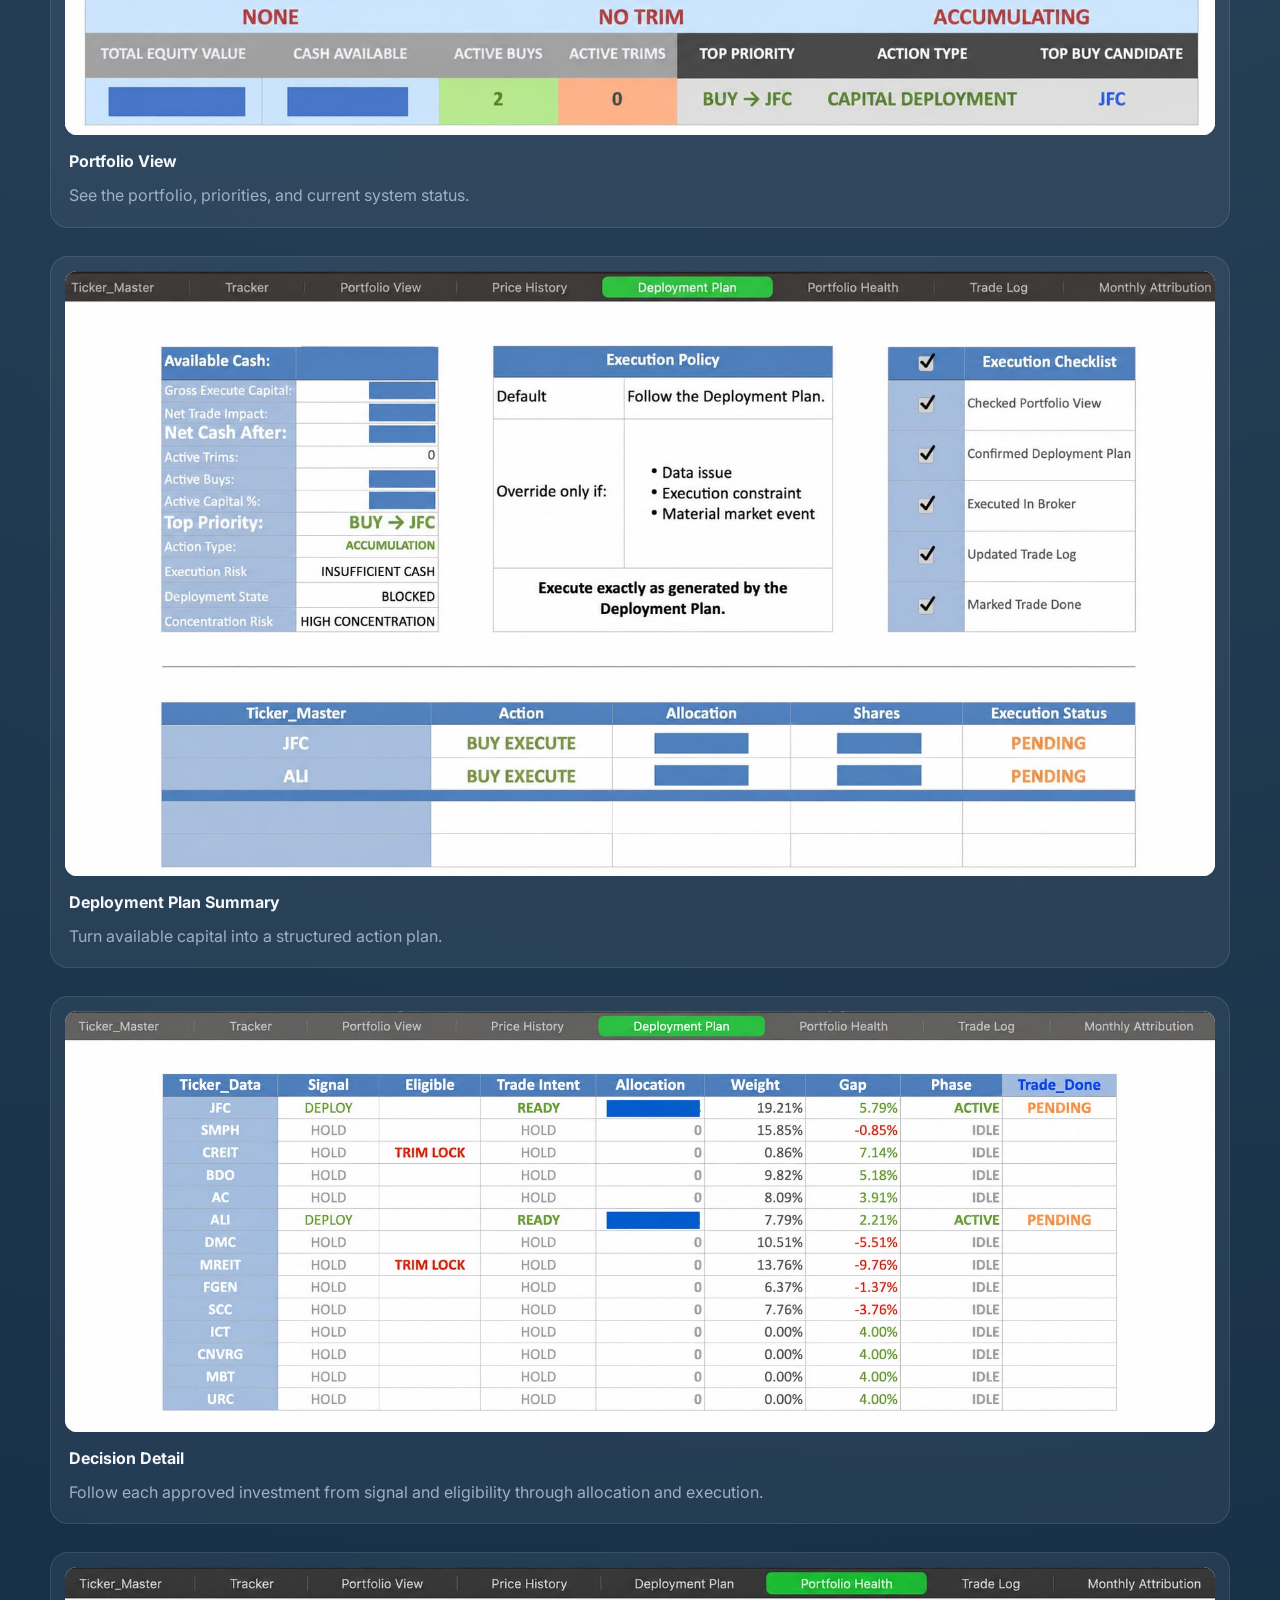
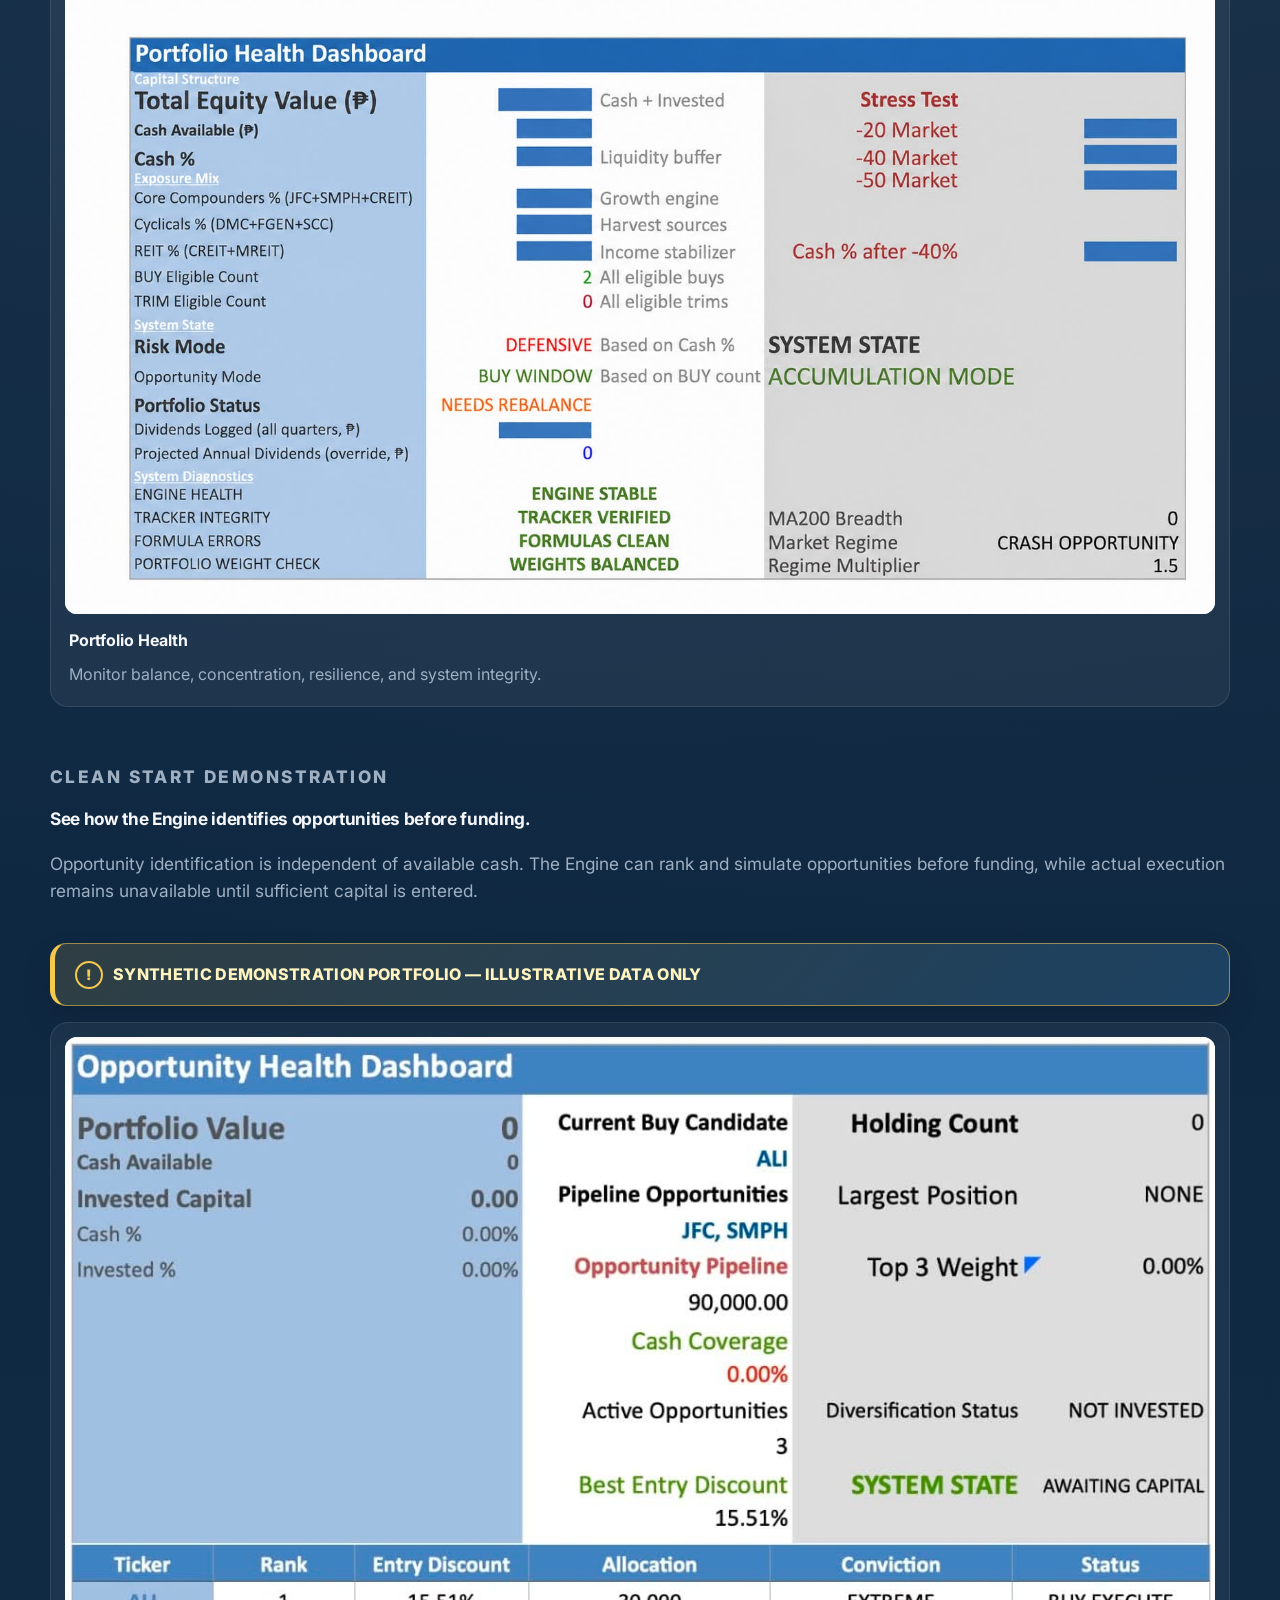
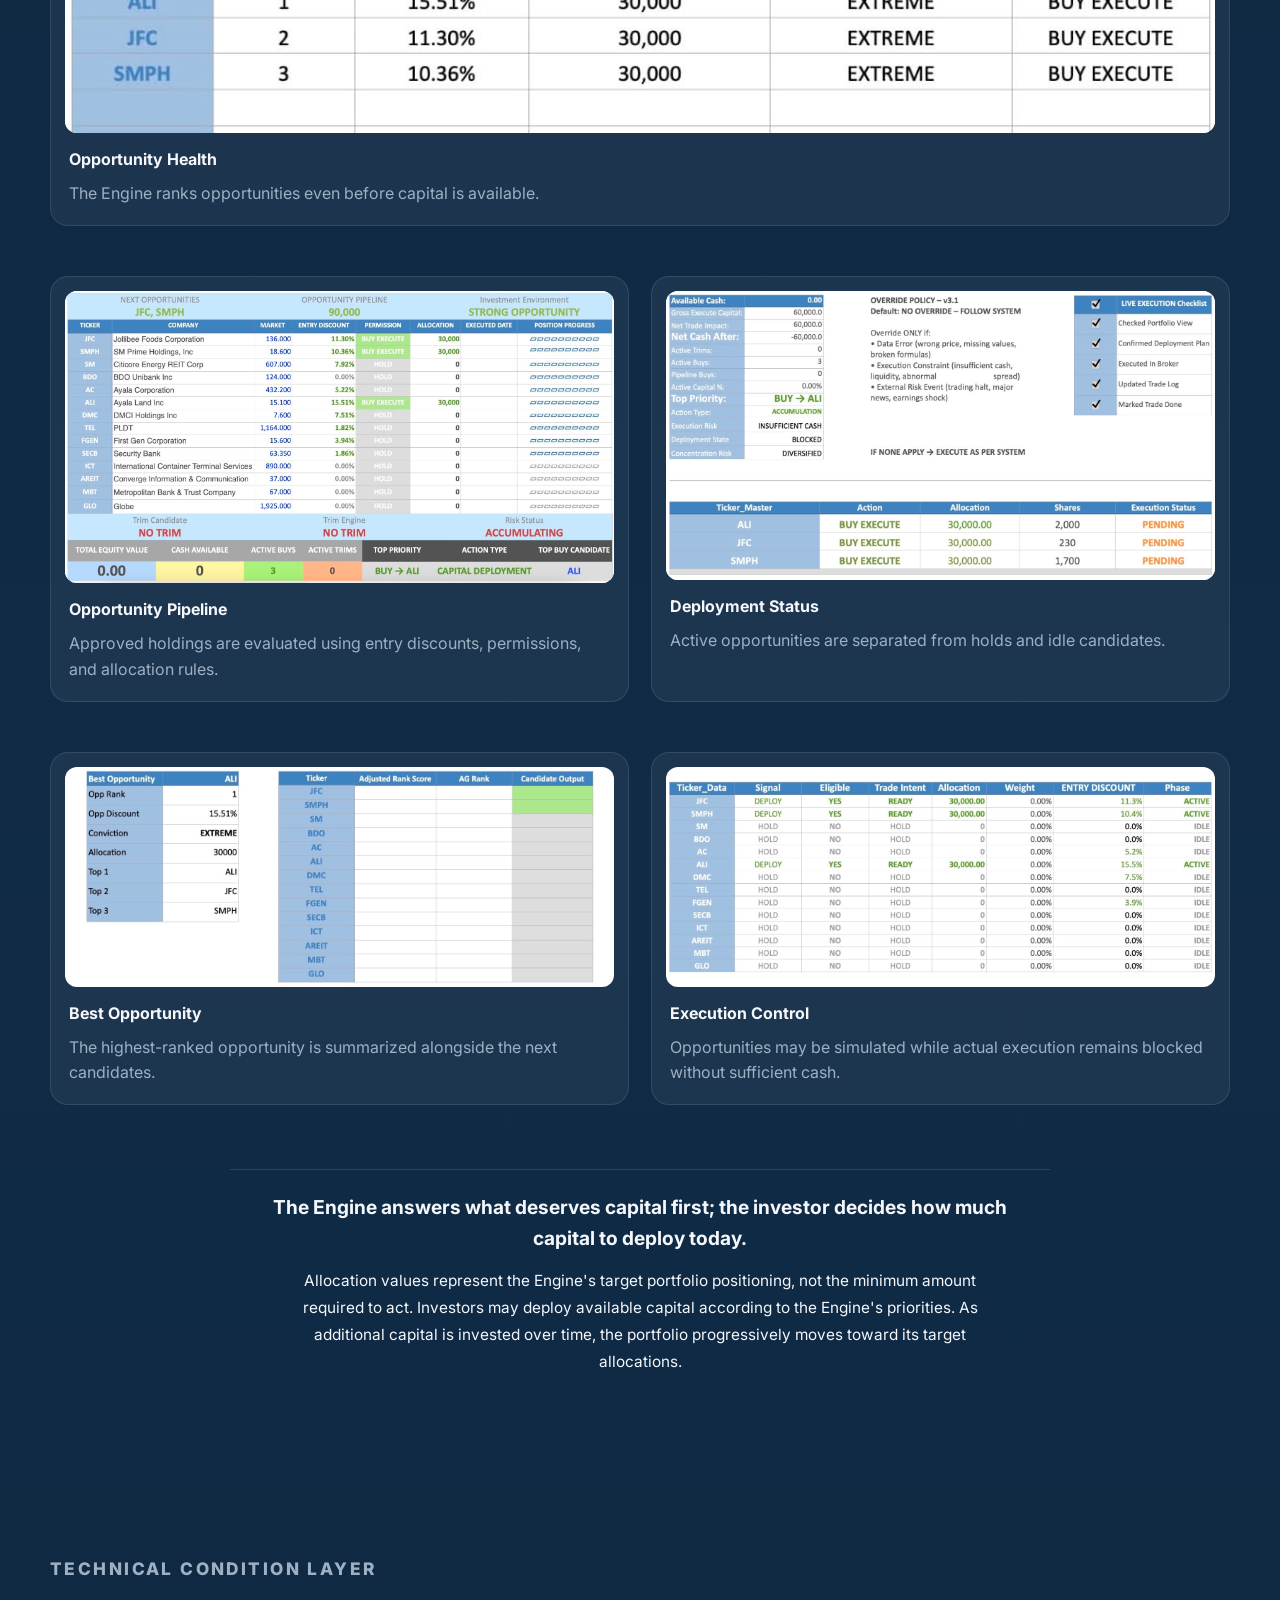
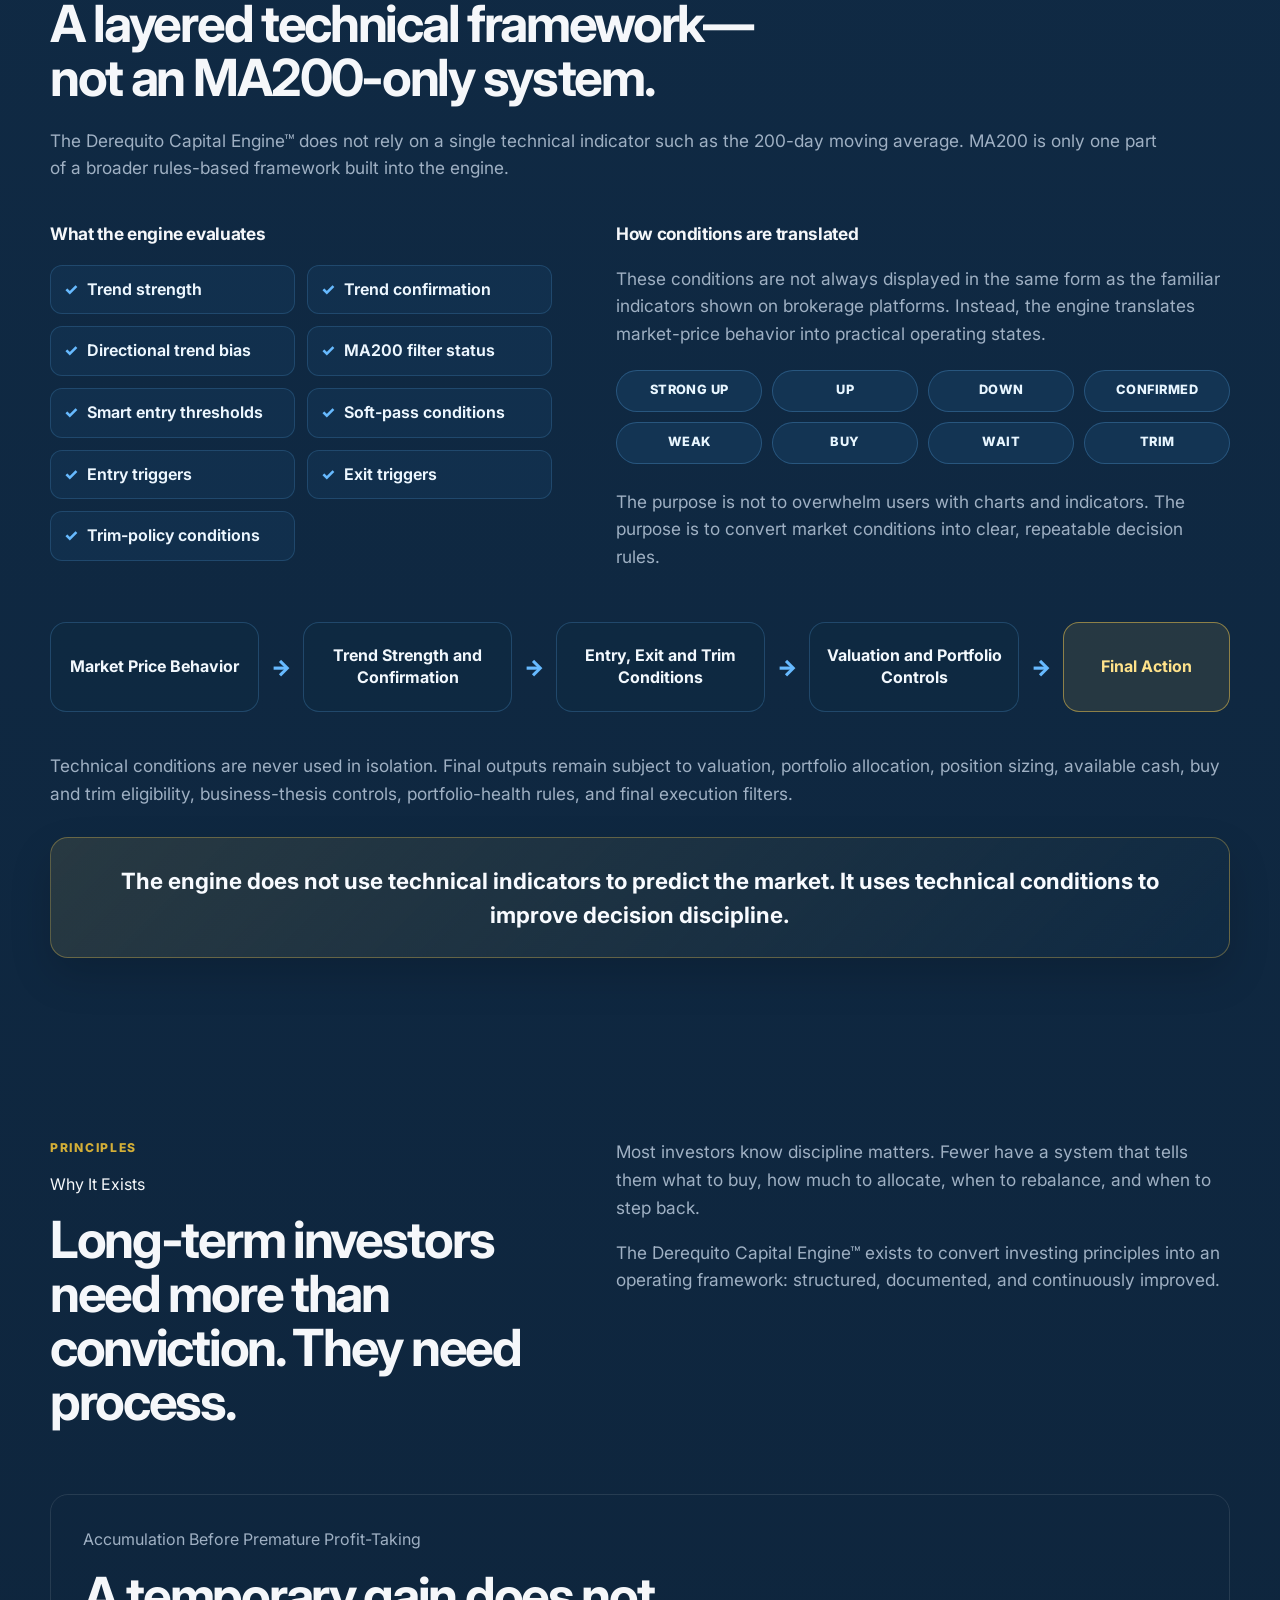
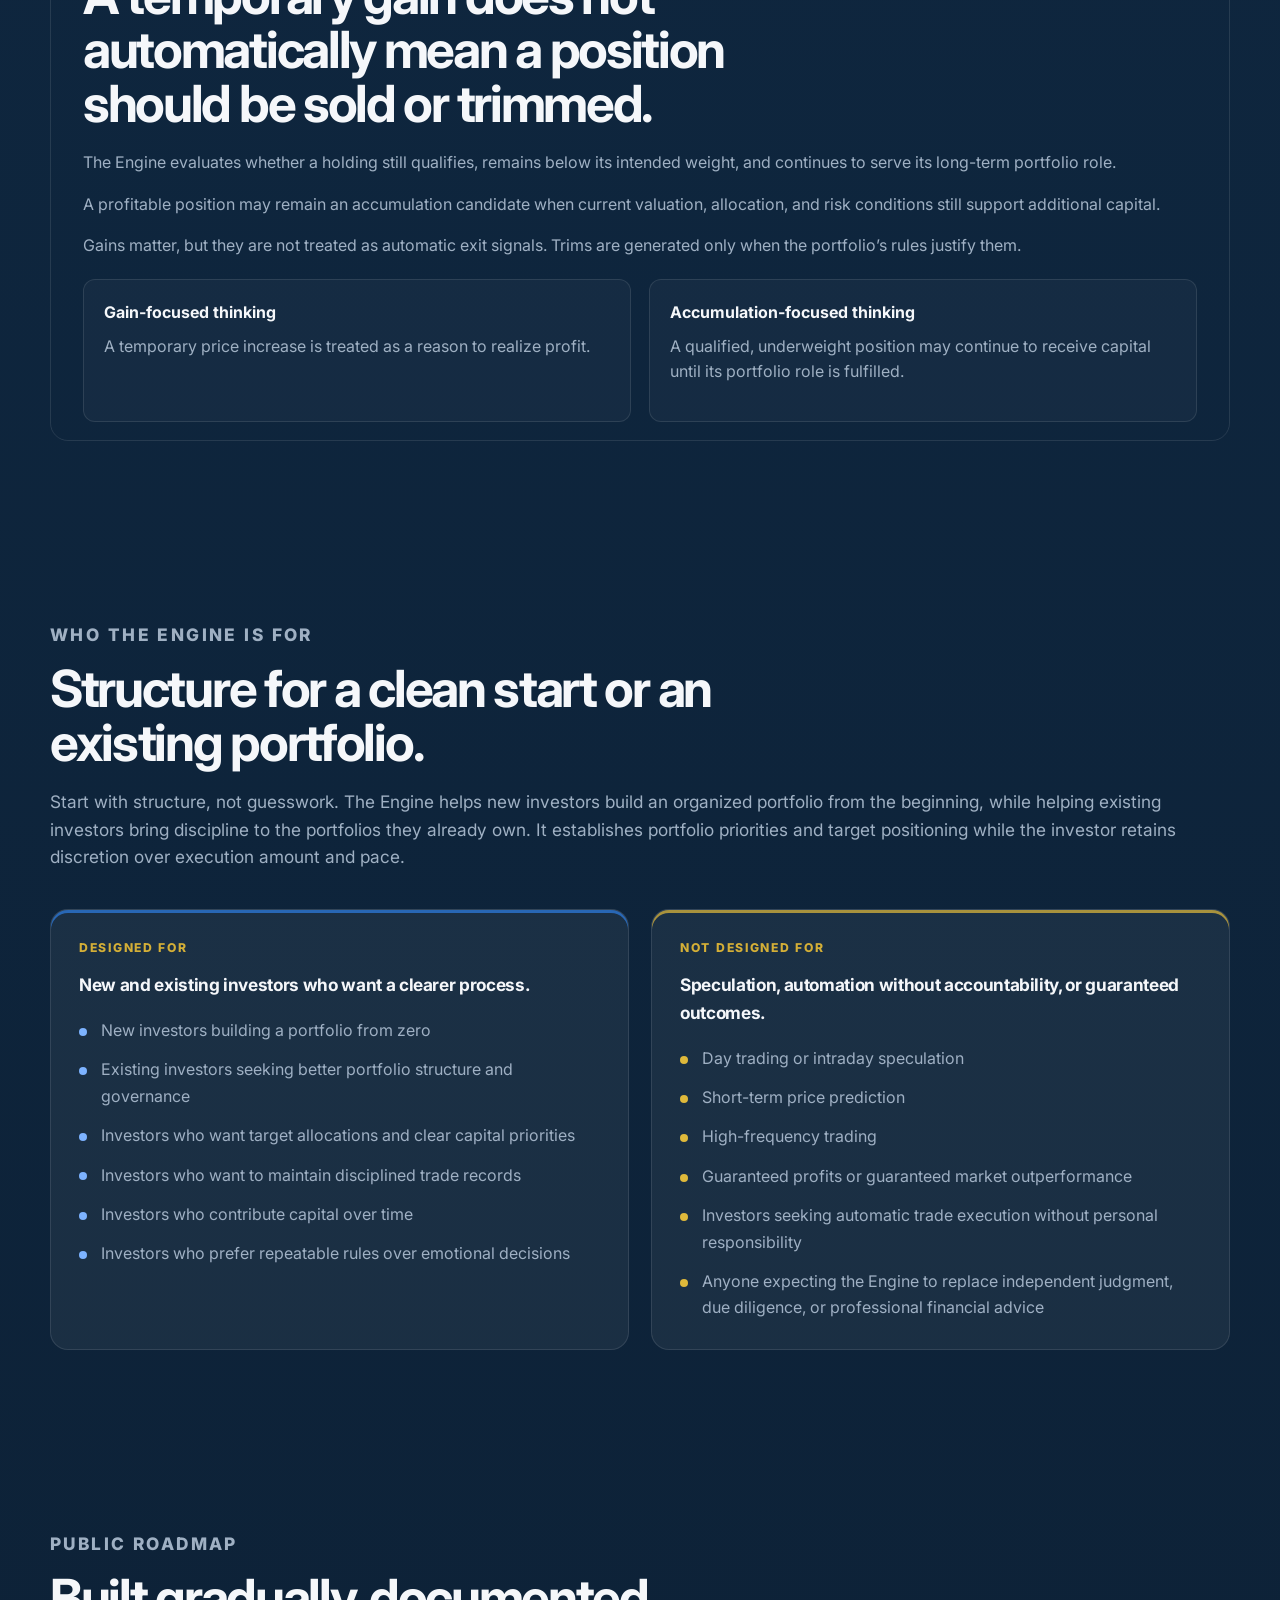
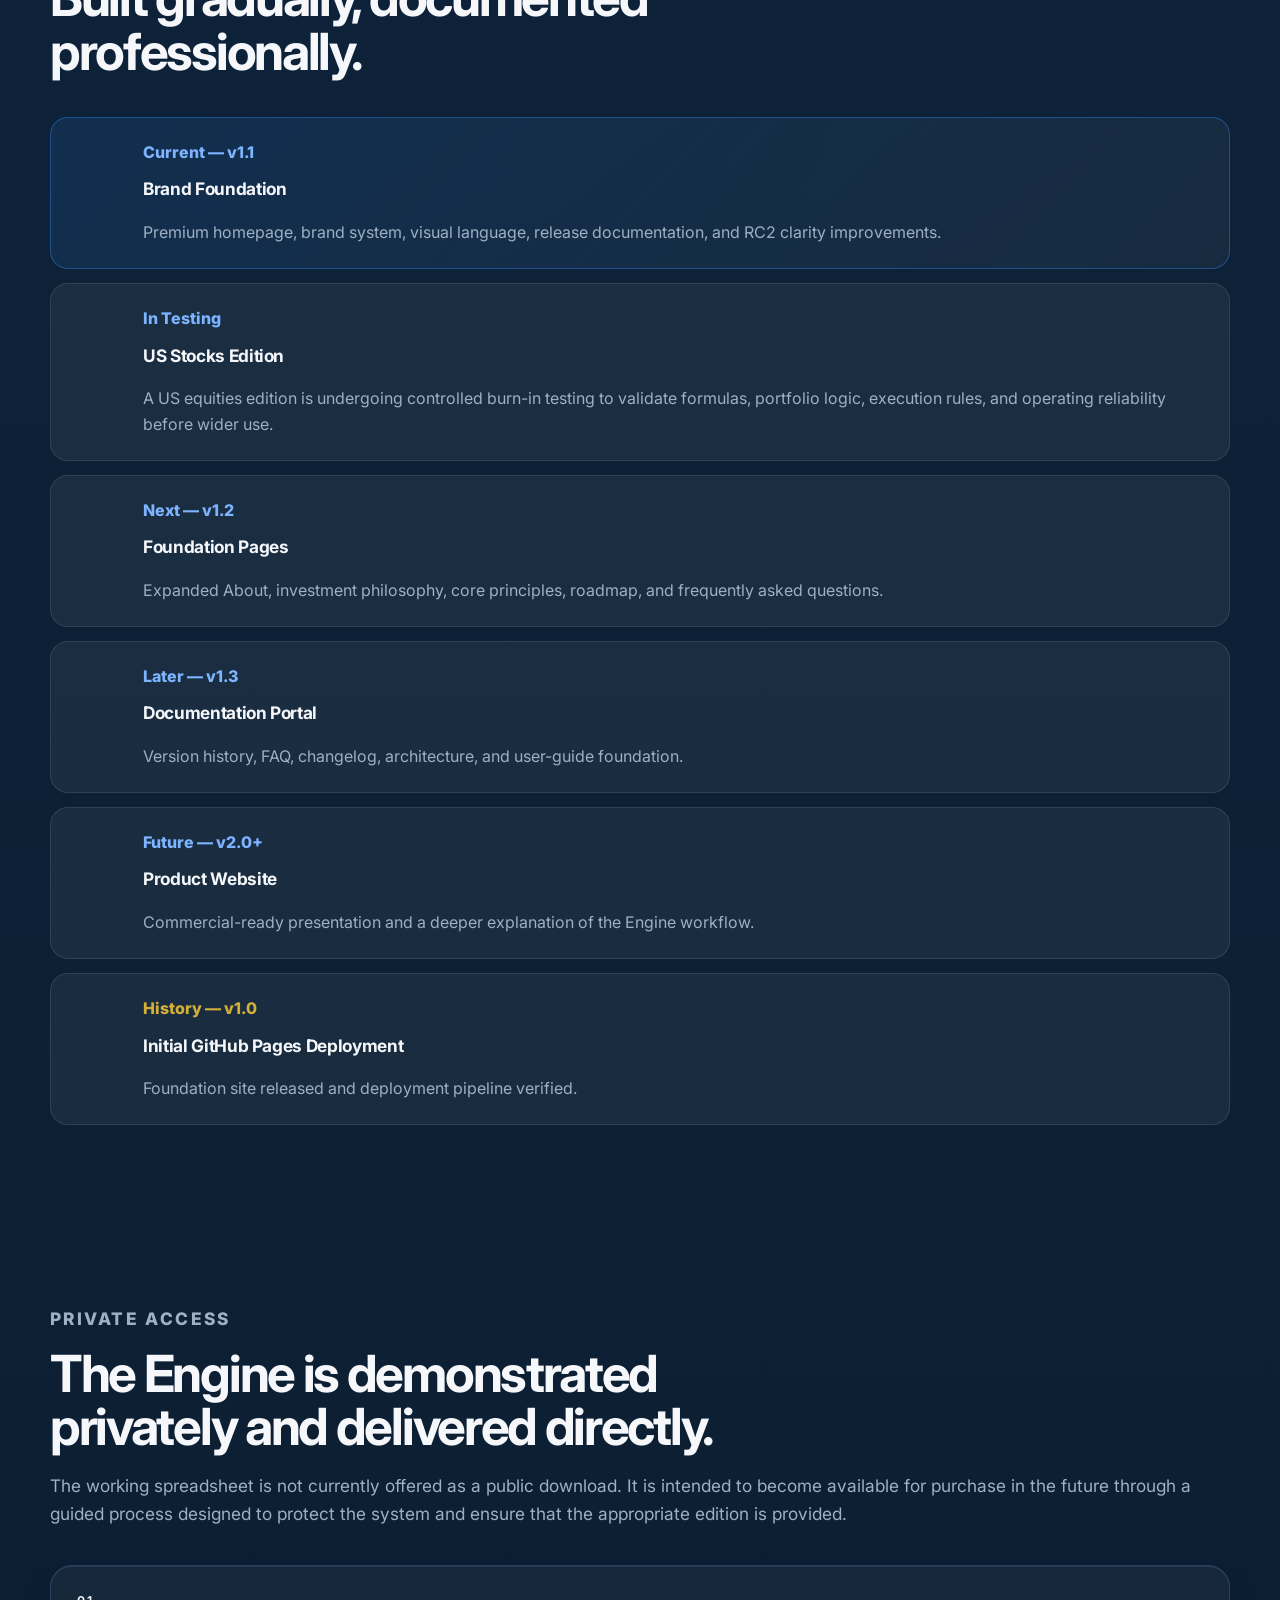
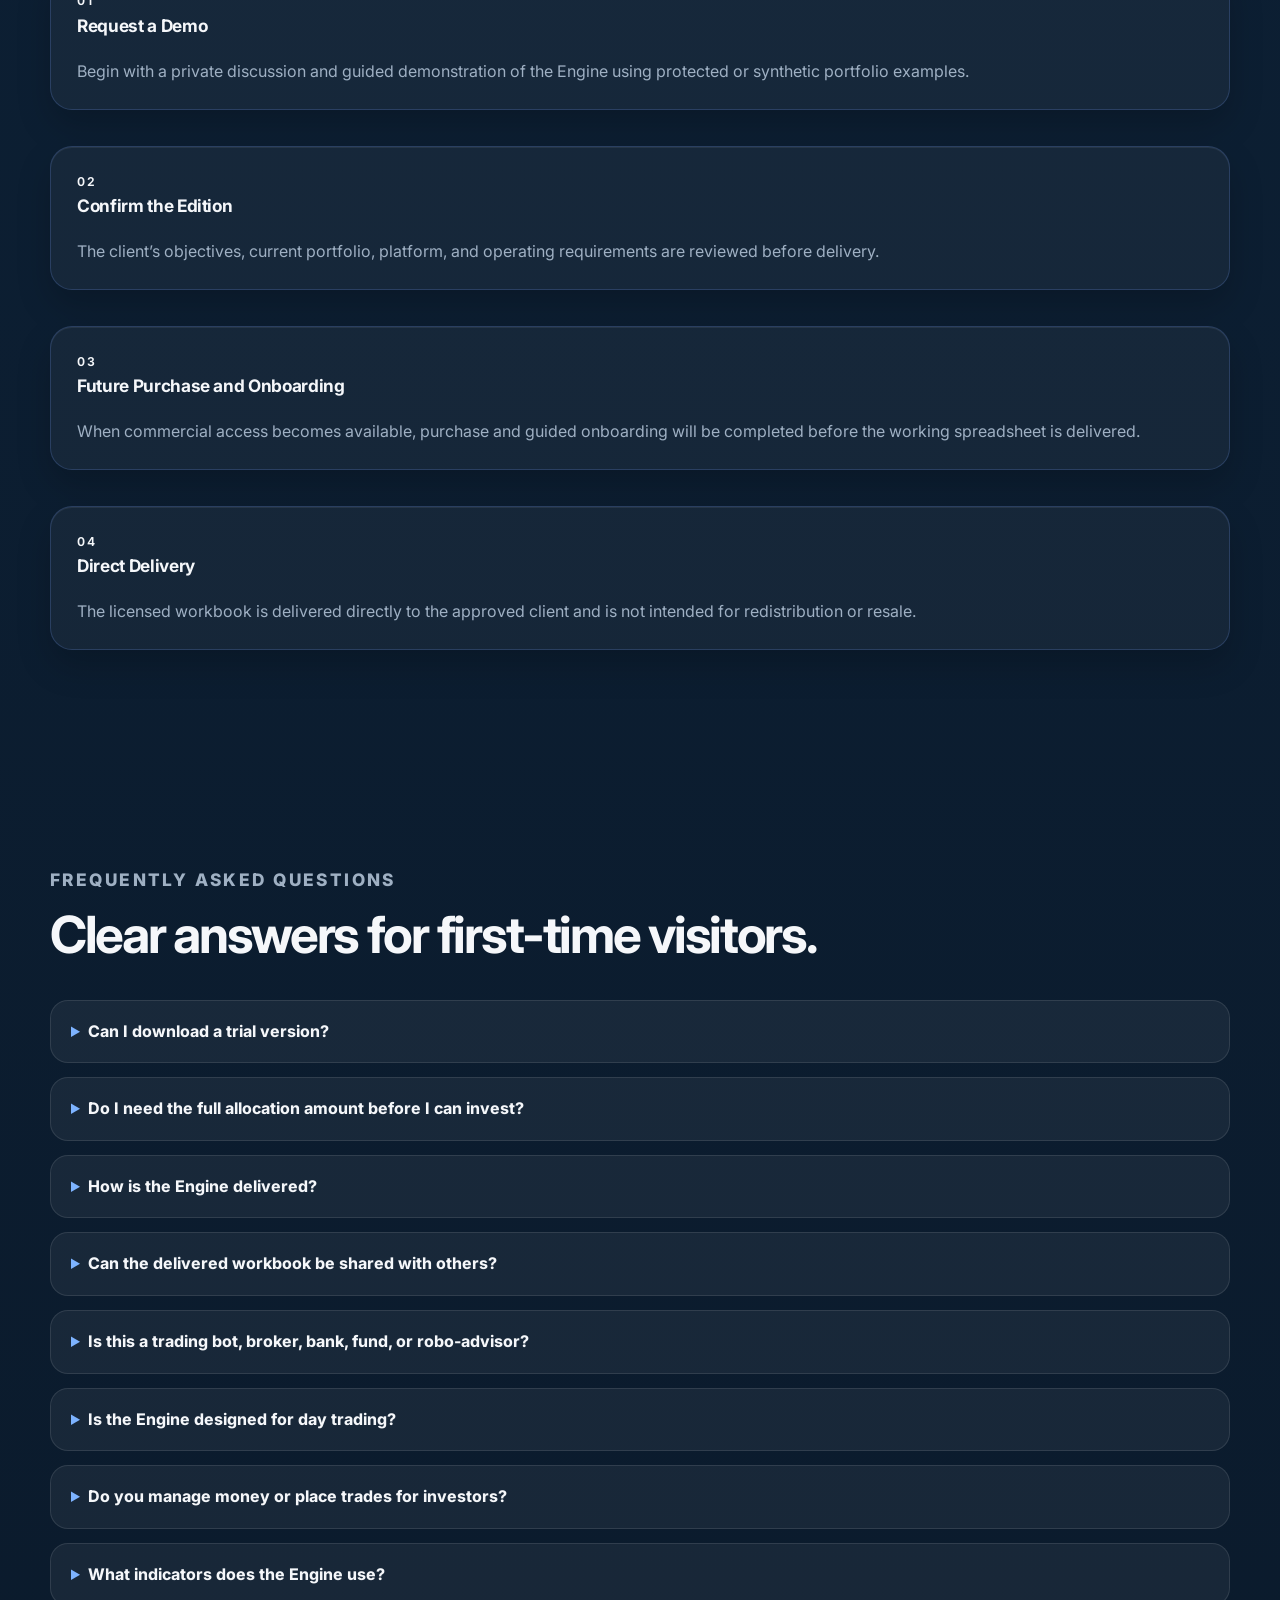
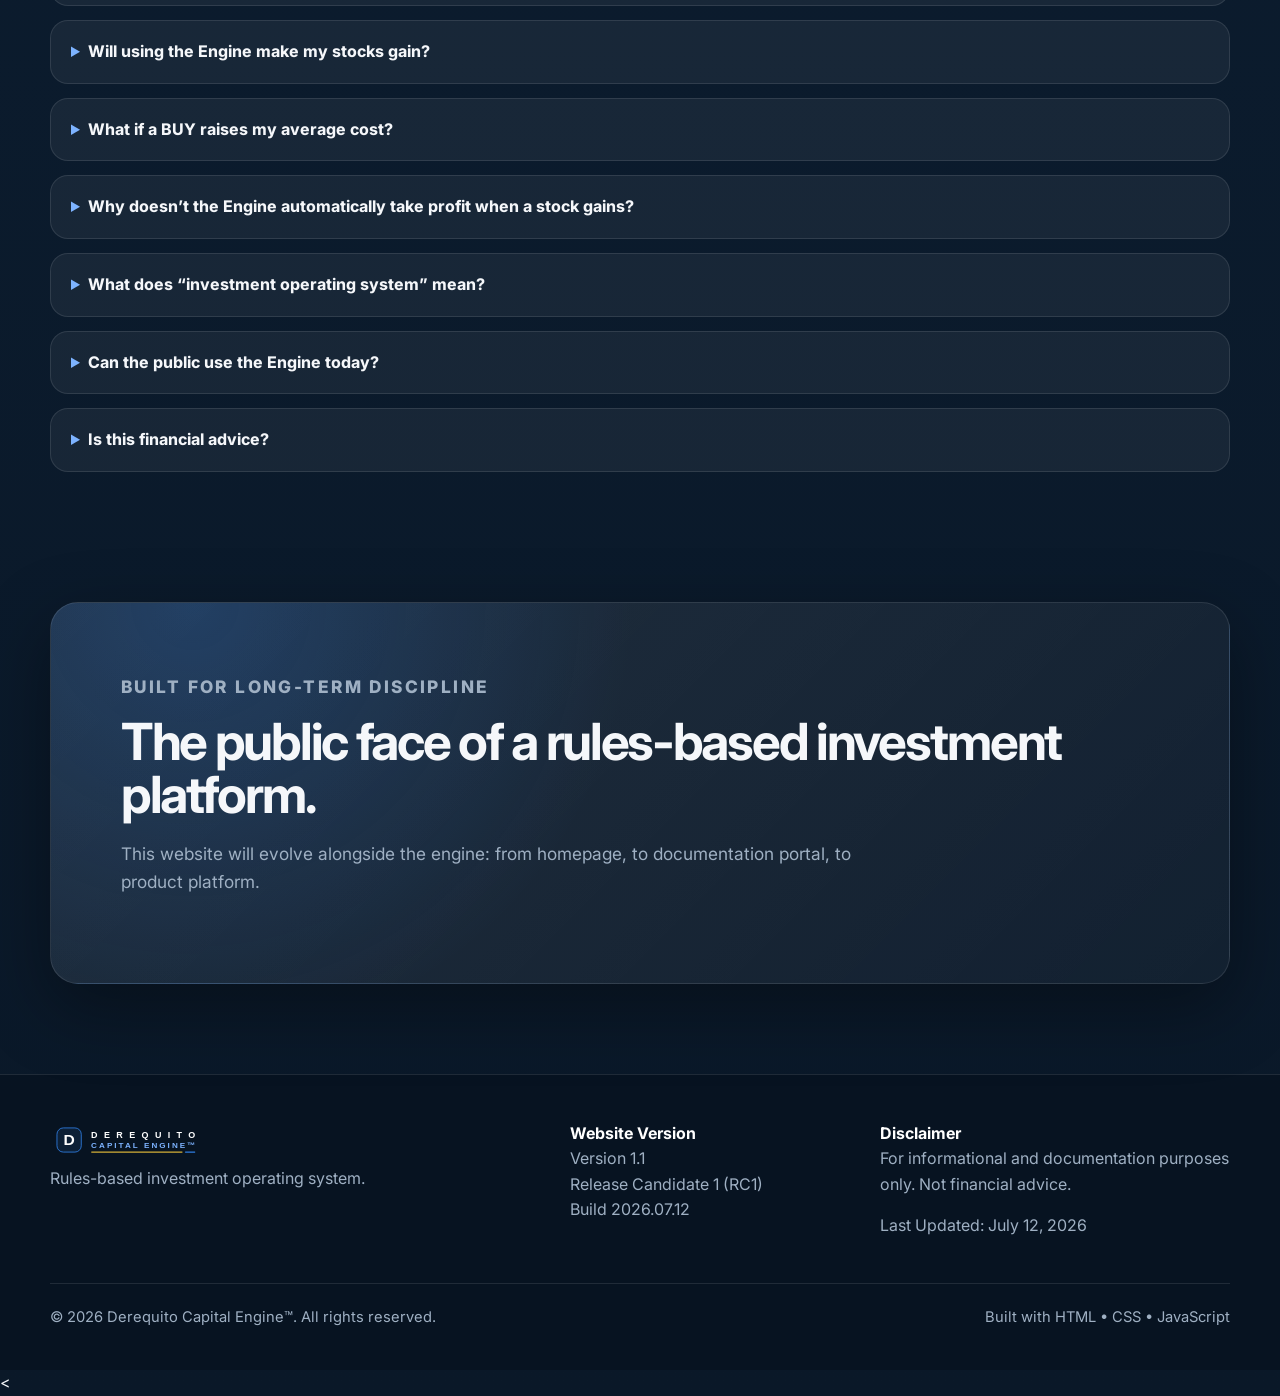
==== commit 28fc3955: "Refine who the engine is for messaging" ====
--- a/index.html
+++ b/index.html
@@ -480,28 +480,31 @@
 <section id="who-it-is-for" class="section section-reveal">
   <div class="container">
     <div class="section-heading">
-      <p class="eyebrow">Who the Engine Is For</p>
-      <h2>Built for investors who want a disciplined process, not a shortcut.</h2>
-      <p>
-        The Derequito Capital Engine is designed to support thoughtful, repeatable
-        portfolio decisions while keeping final execution responsibility with the investor.
-      </p>
-    </div>
-
-    <div class="audience-grid">
-      <article class="audience-card audience-card-positive">
-        <p class="eyebrow">Designed For</p>
-        <h3>Long-term investors who value structure.</h3>
-
-        <ul class="audience-list">
-          <li>Long-term investors</li>
-          <li>Investors who want a disciplined and repeatable portfolio-management process</li>
-          <li>Investors who contribute capital over time</li>
-          <li>Investors who prefer rules and structure over emotional decisions</li>
-          <li>Investors who understand that the Engine supports decision quality rather than guaranteeing returns</li>
-          <li>Investors willing to retain responsibility for final trade execution</li>
-        </ul>
-      </article>
+  <p class="eyebrow">Who the Engine Is For</p>
+  <h2>Structure for a clean start or an existing portfolio.</h2>
+  <p>
+    Start with structure, not guesswork. The Engine helps new investors build an
+    organized portfolio from the beginning, while helping existing investors bring
+    discipline to the portfolios they already own. It establishes portfolio priorities
+    and target positioning while the investor retains discretion over execution amount
+    and pace.
+  </p>
+</div>
+
+<div class="audience-grid">
+  <article class="audience-card audience-card-positive">
+    <p class="eyebrow">Designed For</p>
+    <h3>New and existing investors who want a clearer process.</h3>
+
+    <ul class="audience-list">
+      <li>New investors building a portfolio from zero</li>
+      <li>Existing investors seeking better portfolio structure and governance</li>
+      <li>Investors who want target allocations and clear capital priorities</li>
+      <li>Investors who want to maintain disciplined trade records</li>
+      <li>Investors who contribute capital over time</li>
+      <li>Investors who prefer repeatable rules over emotional decisions</li>
+    </ul>
+  </article>
 
       <article class="audience-card audience-card-negative">
         <p class="eyebrow">Not Designed For</p>
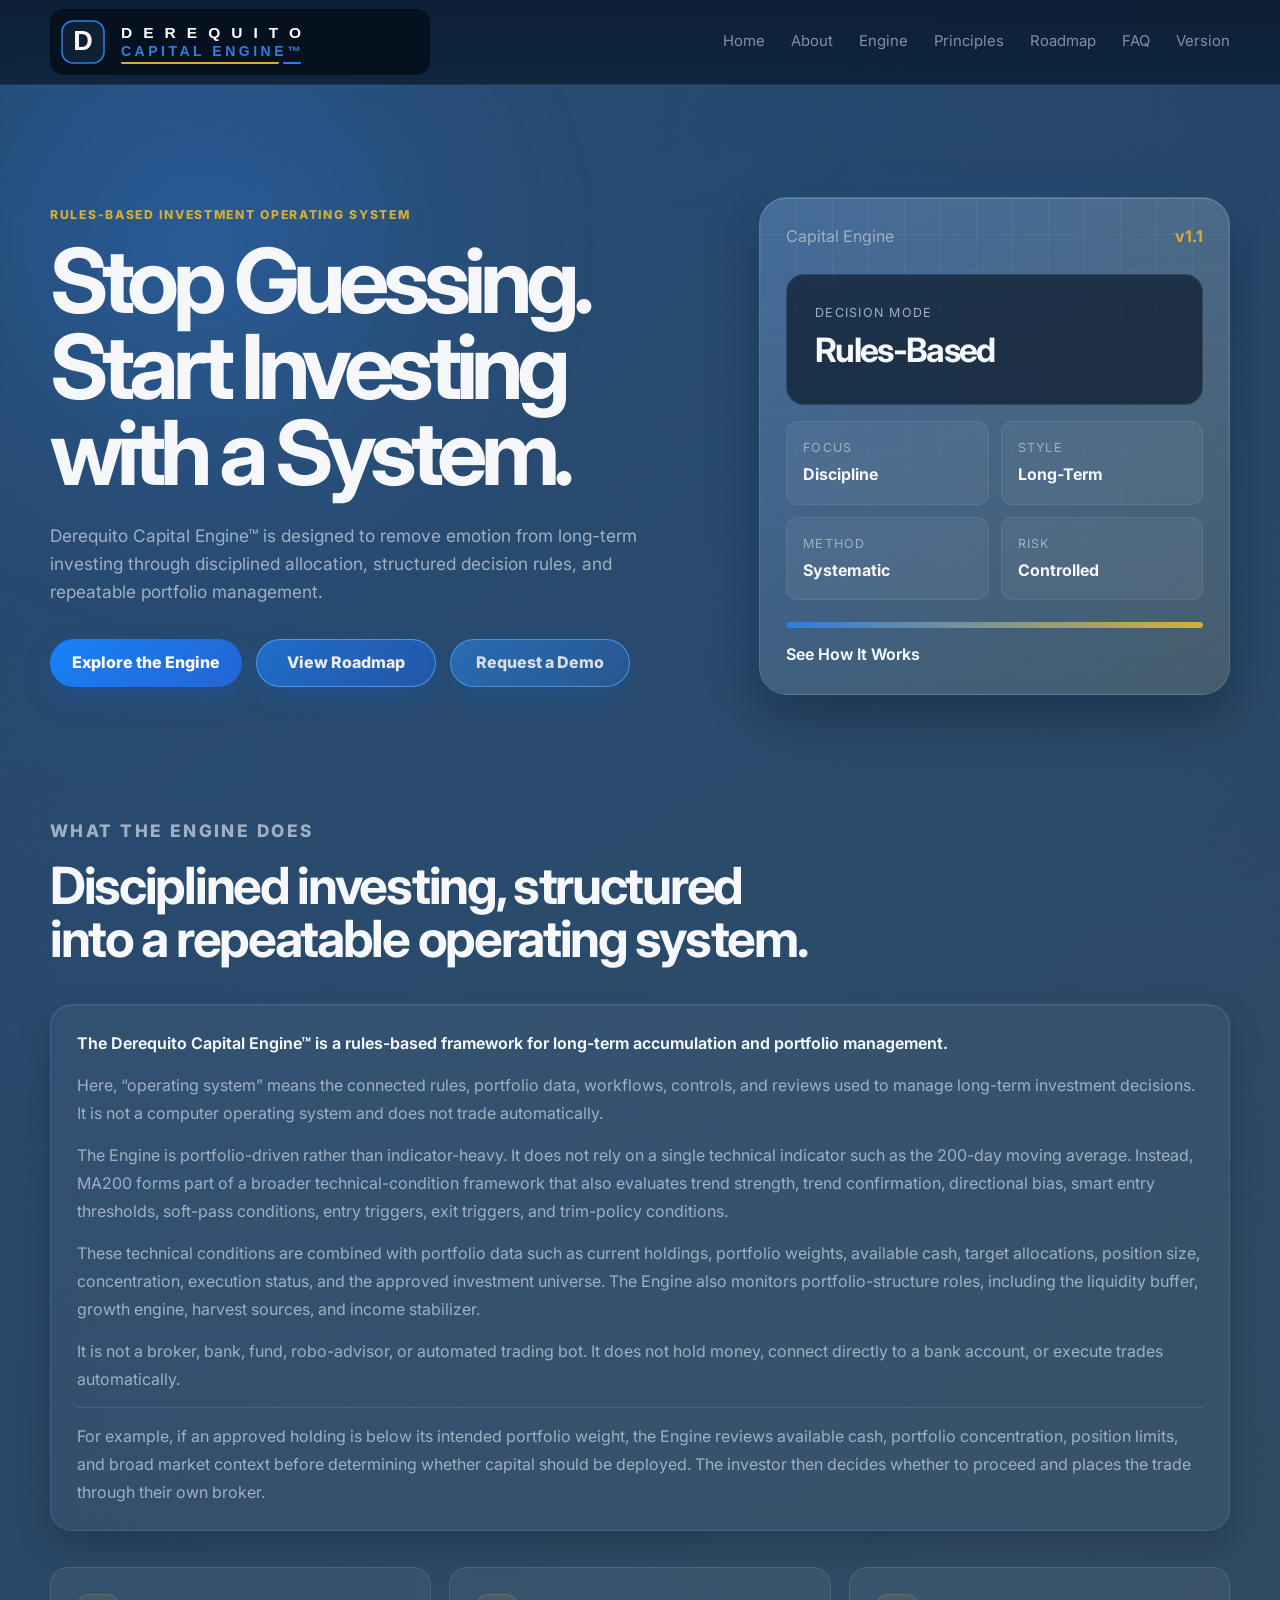
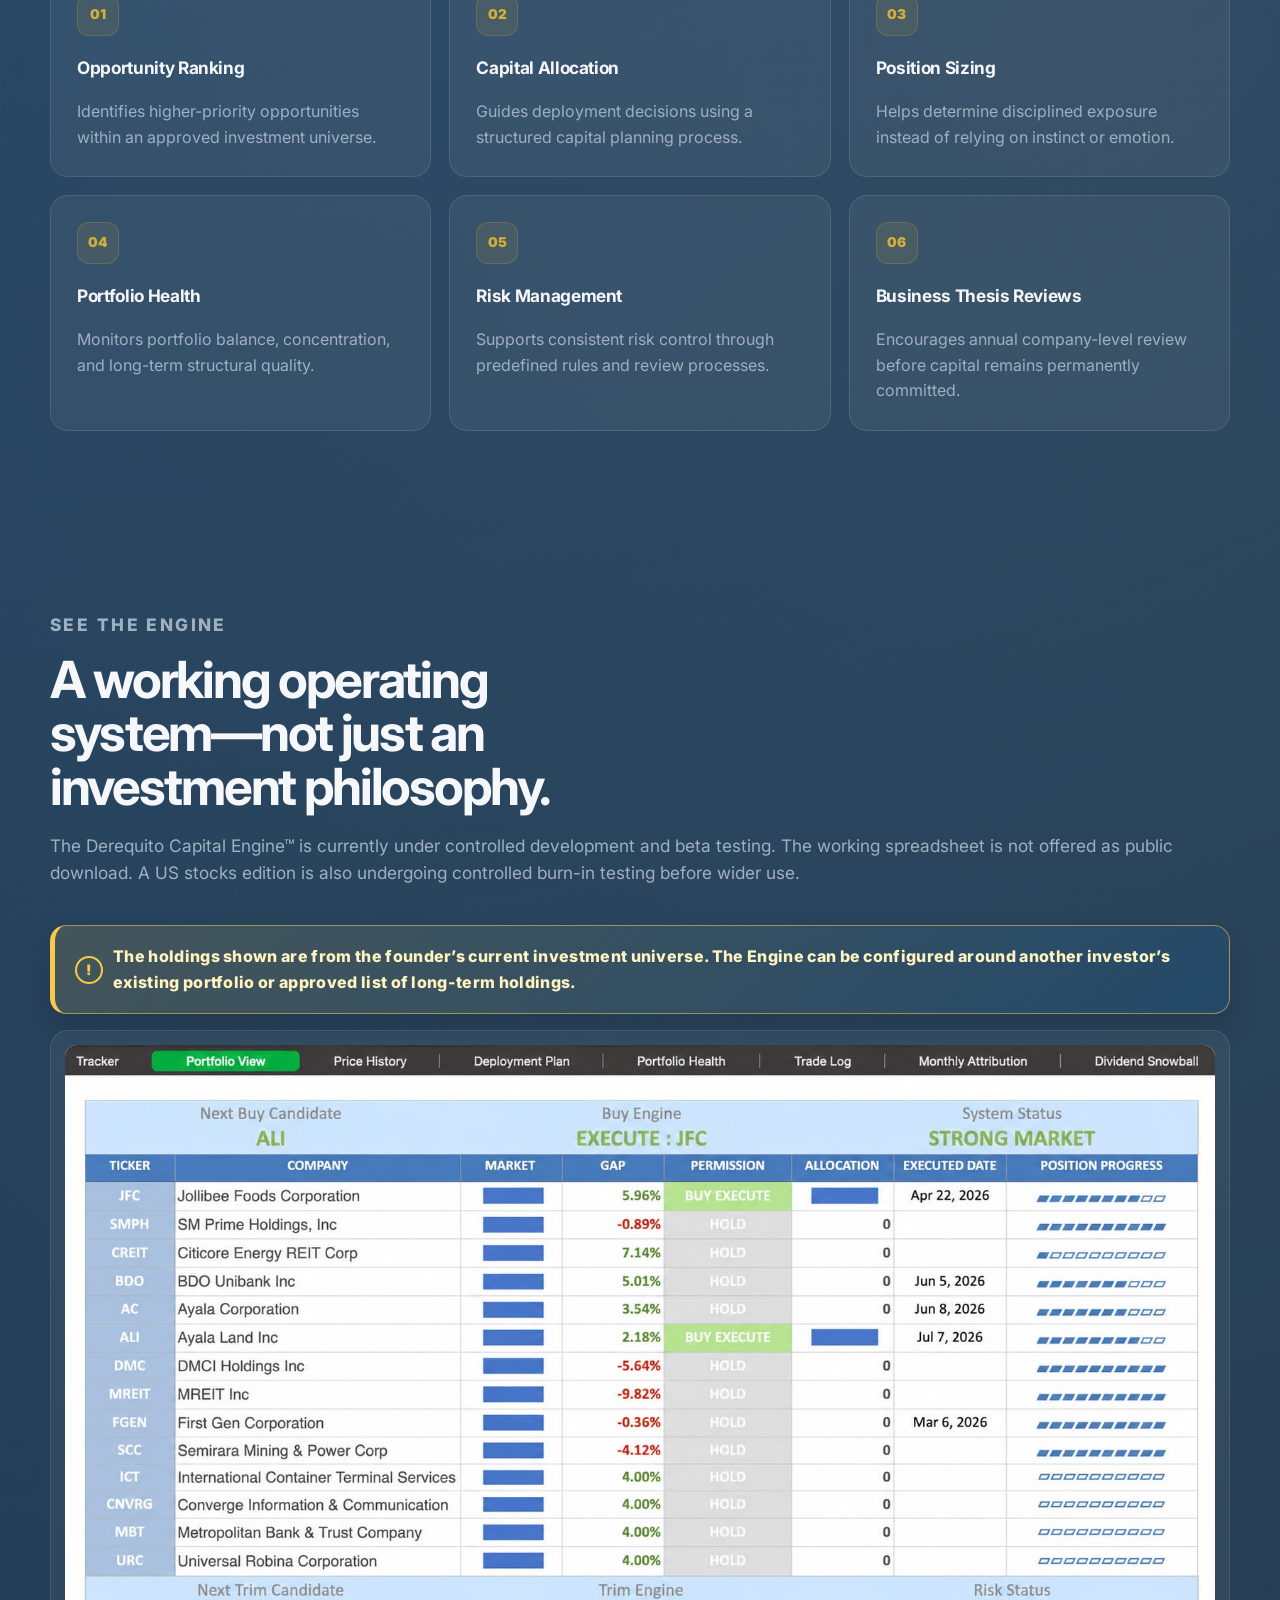
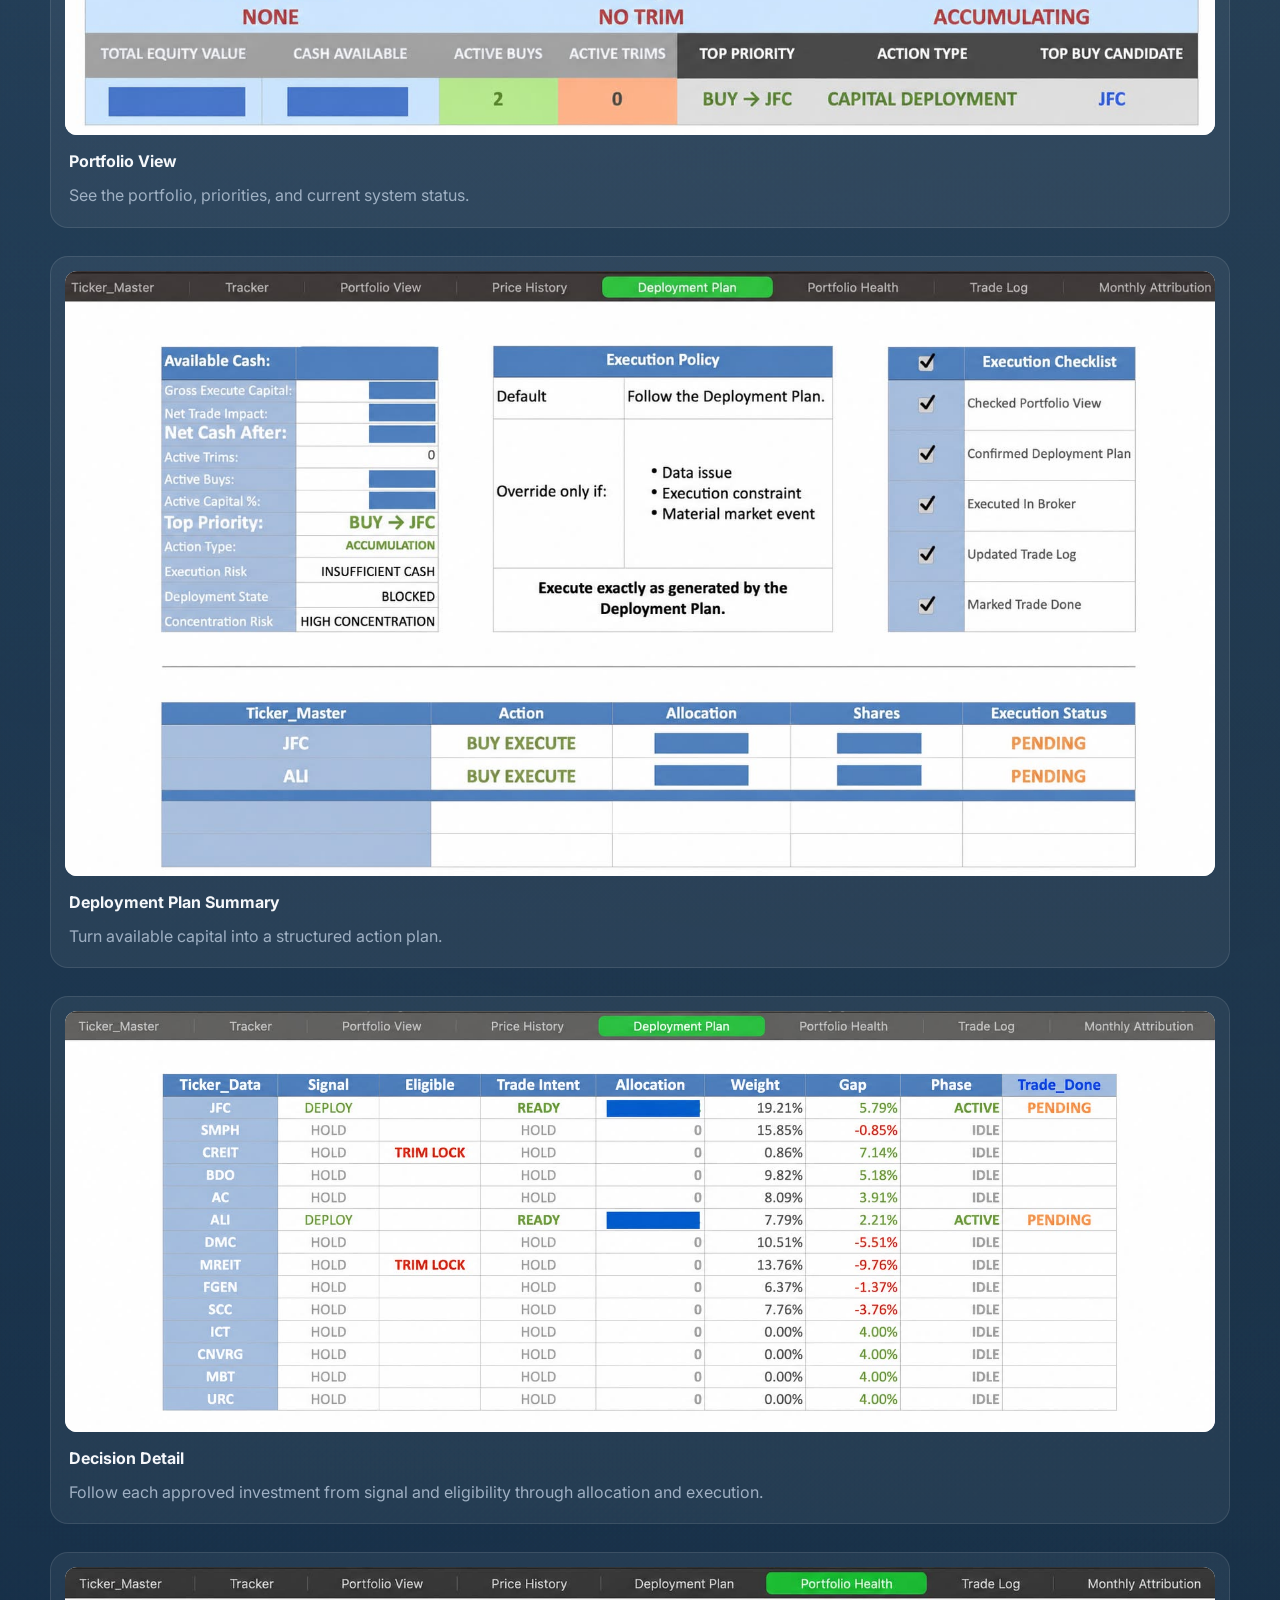
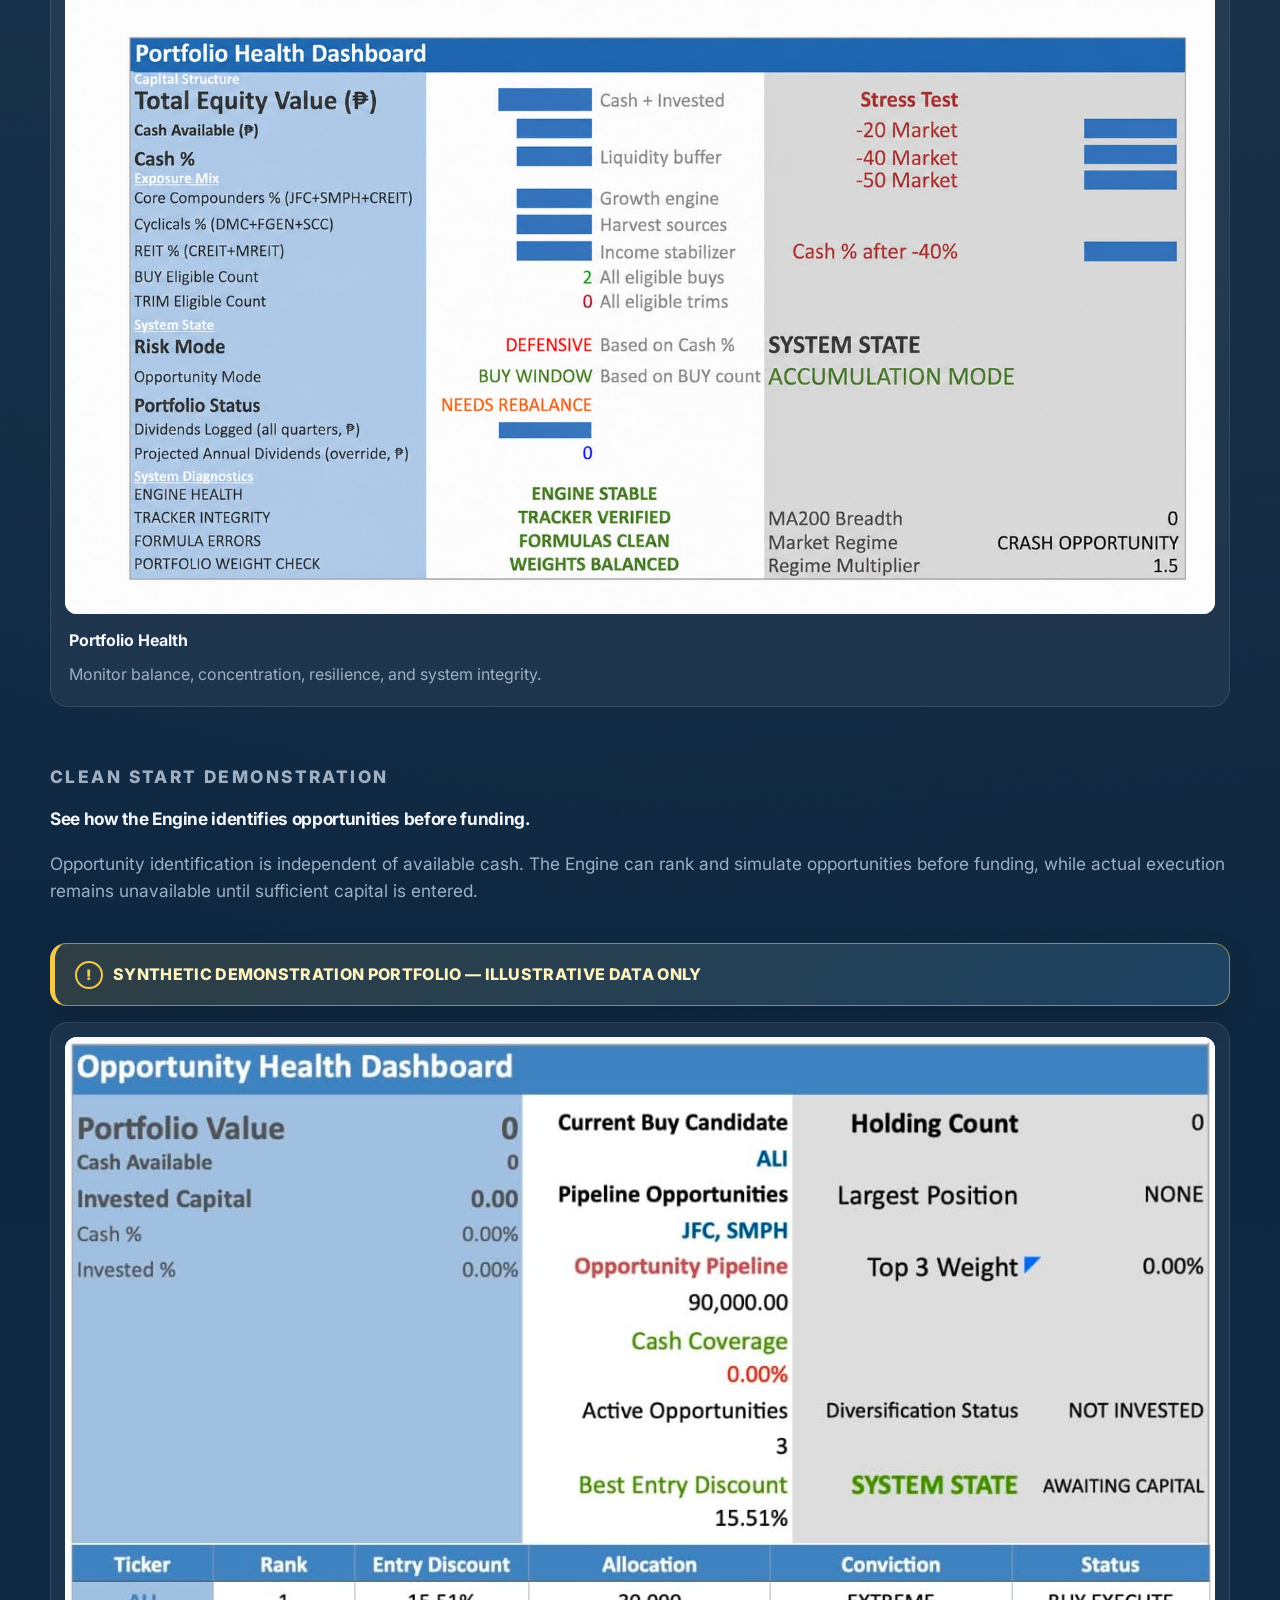
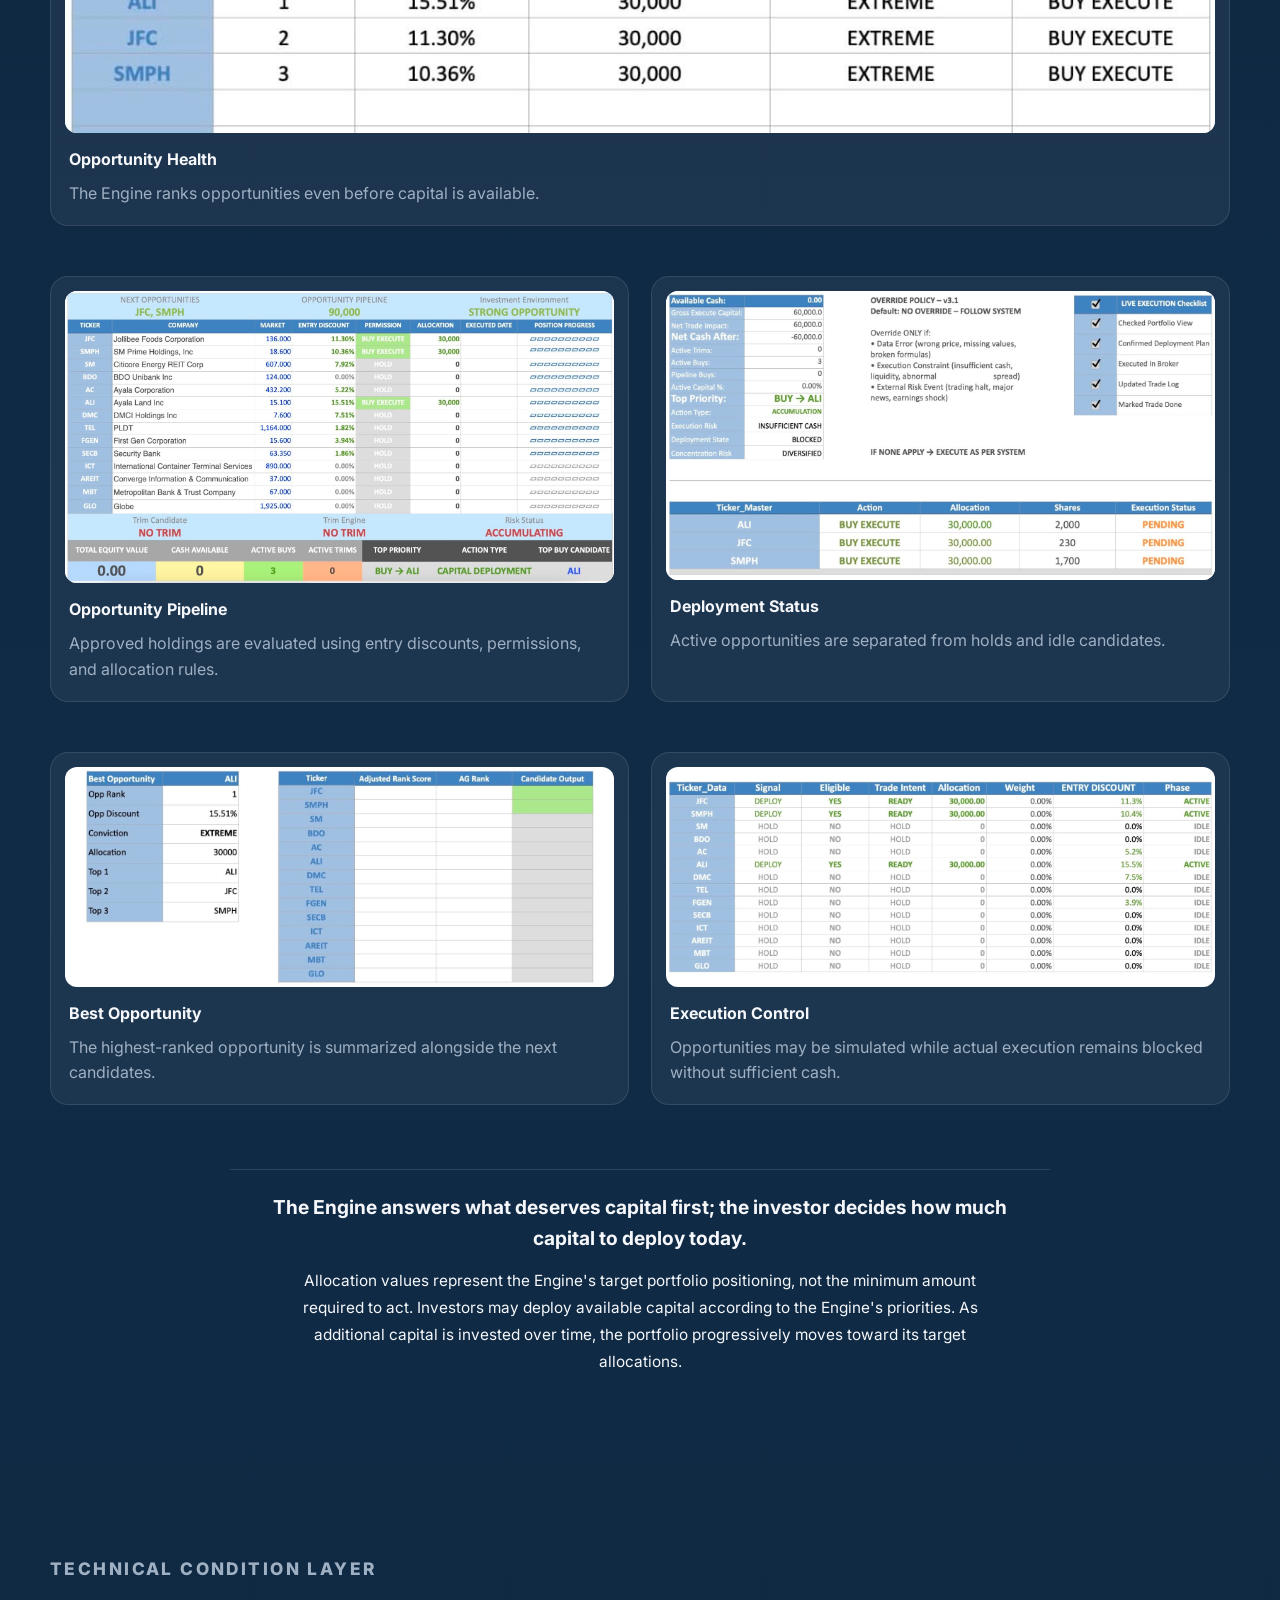
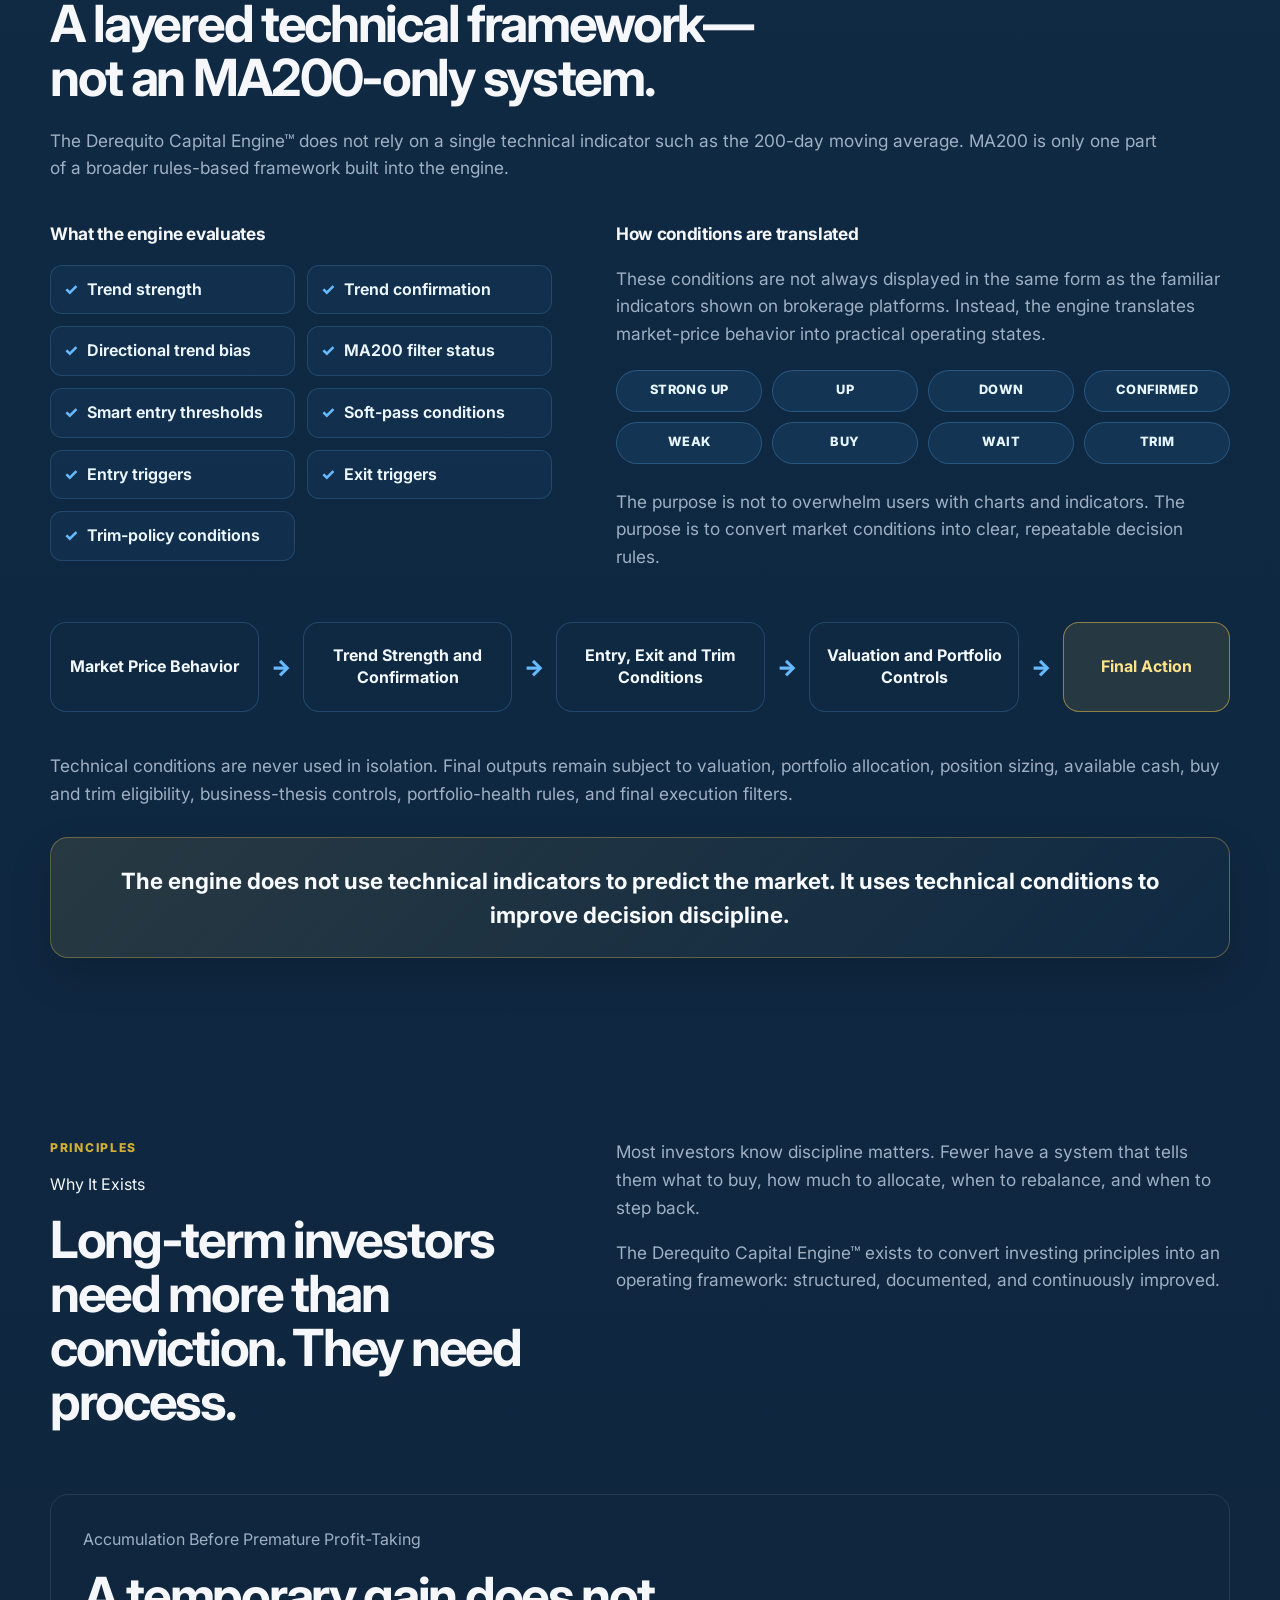
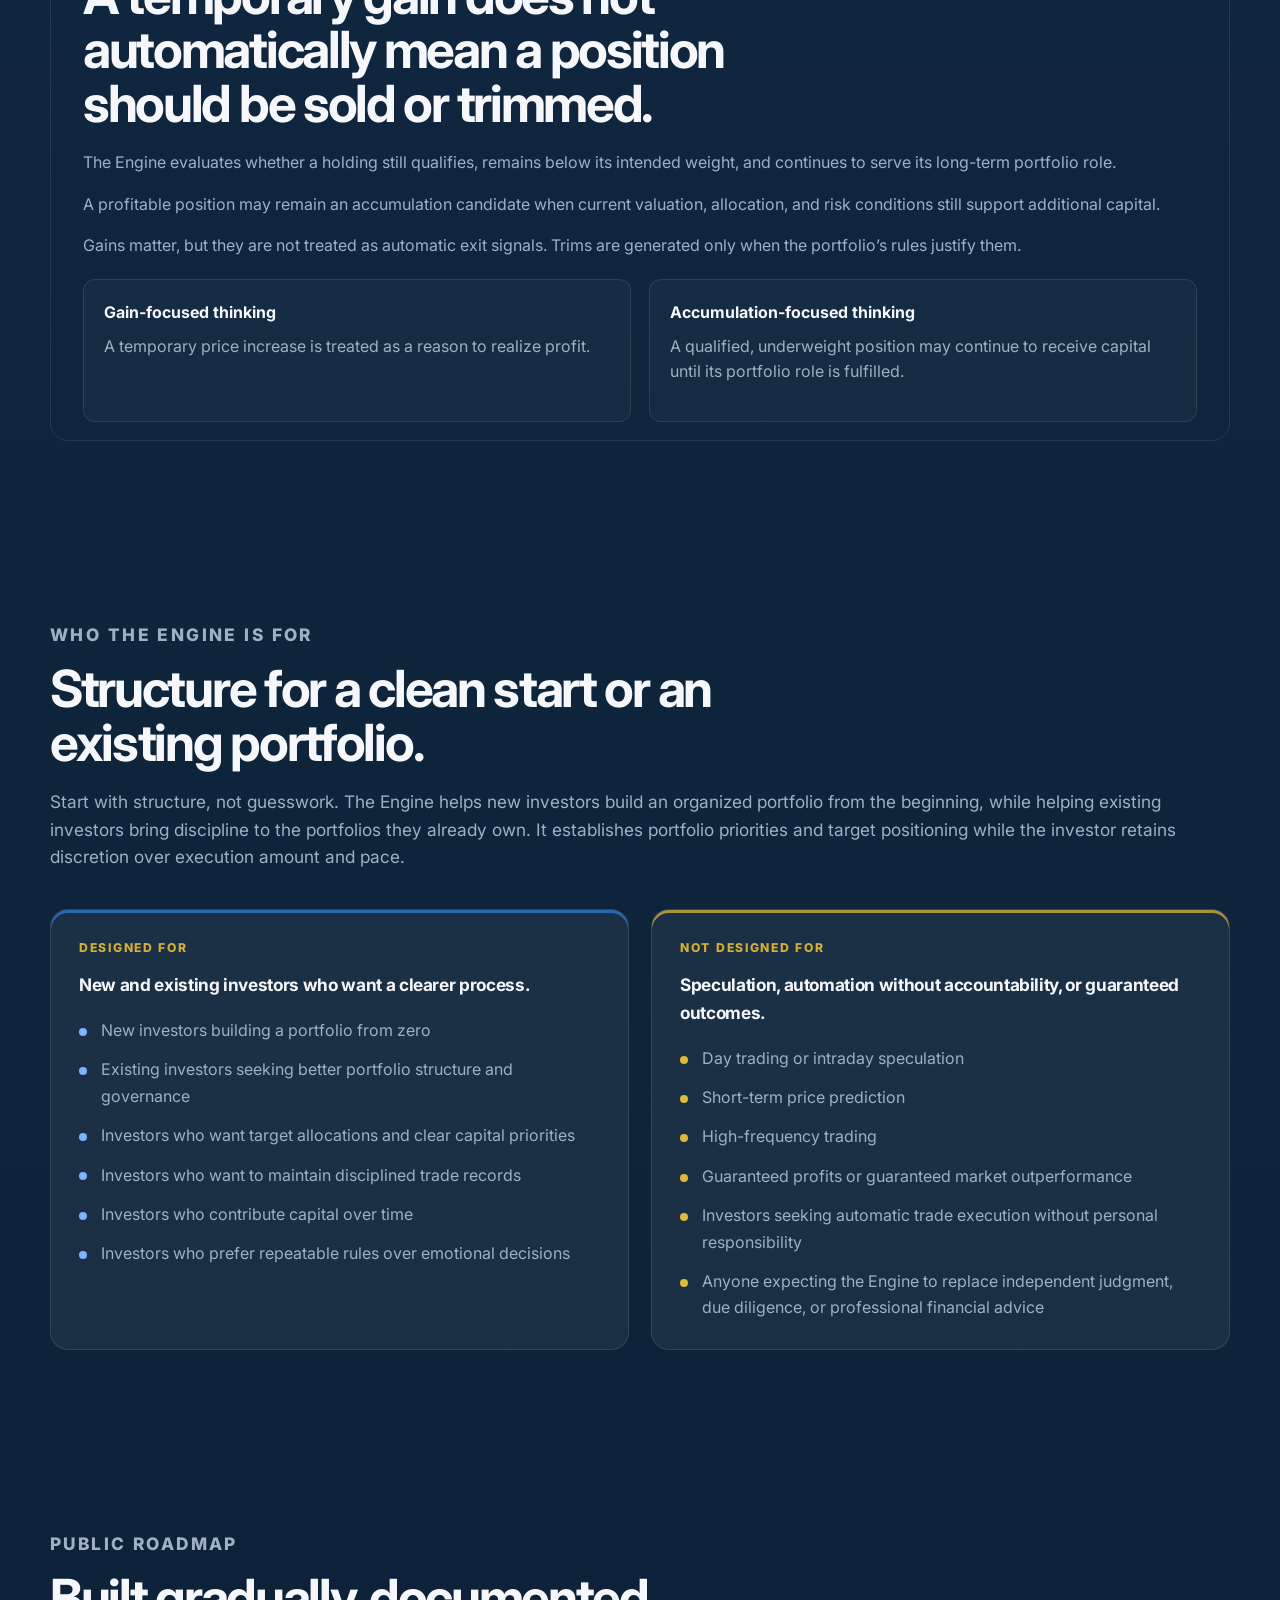
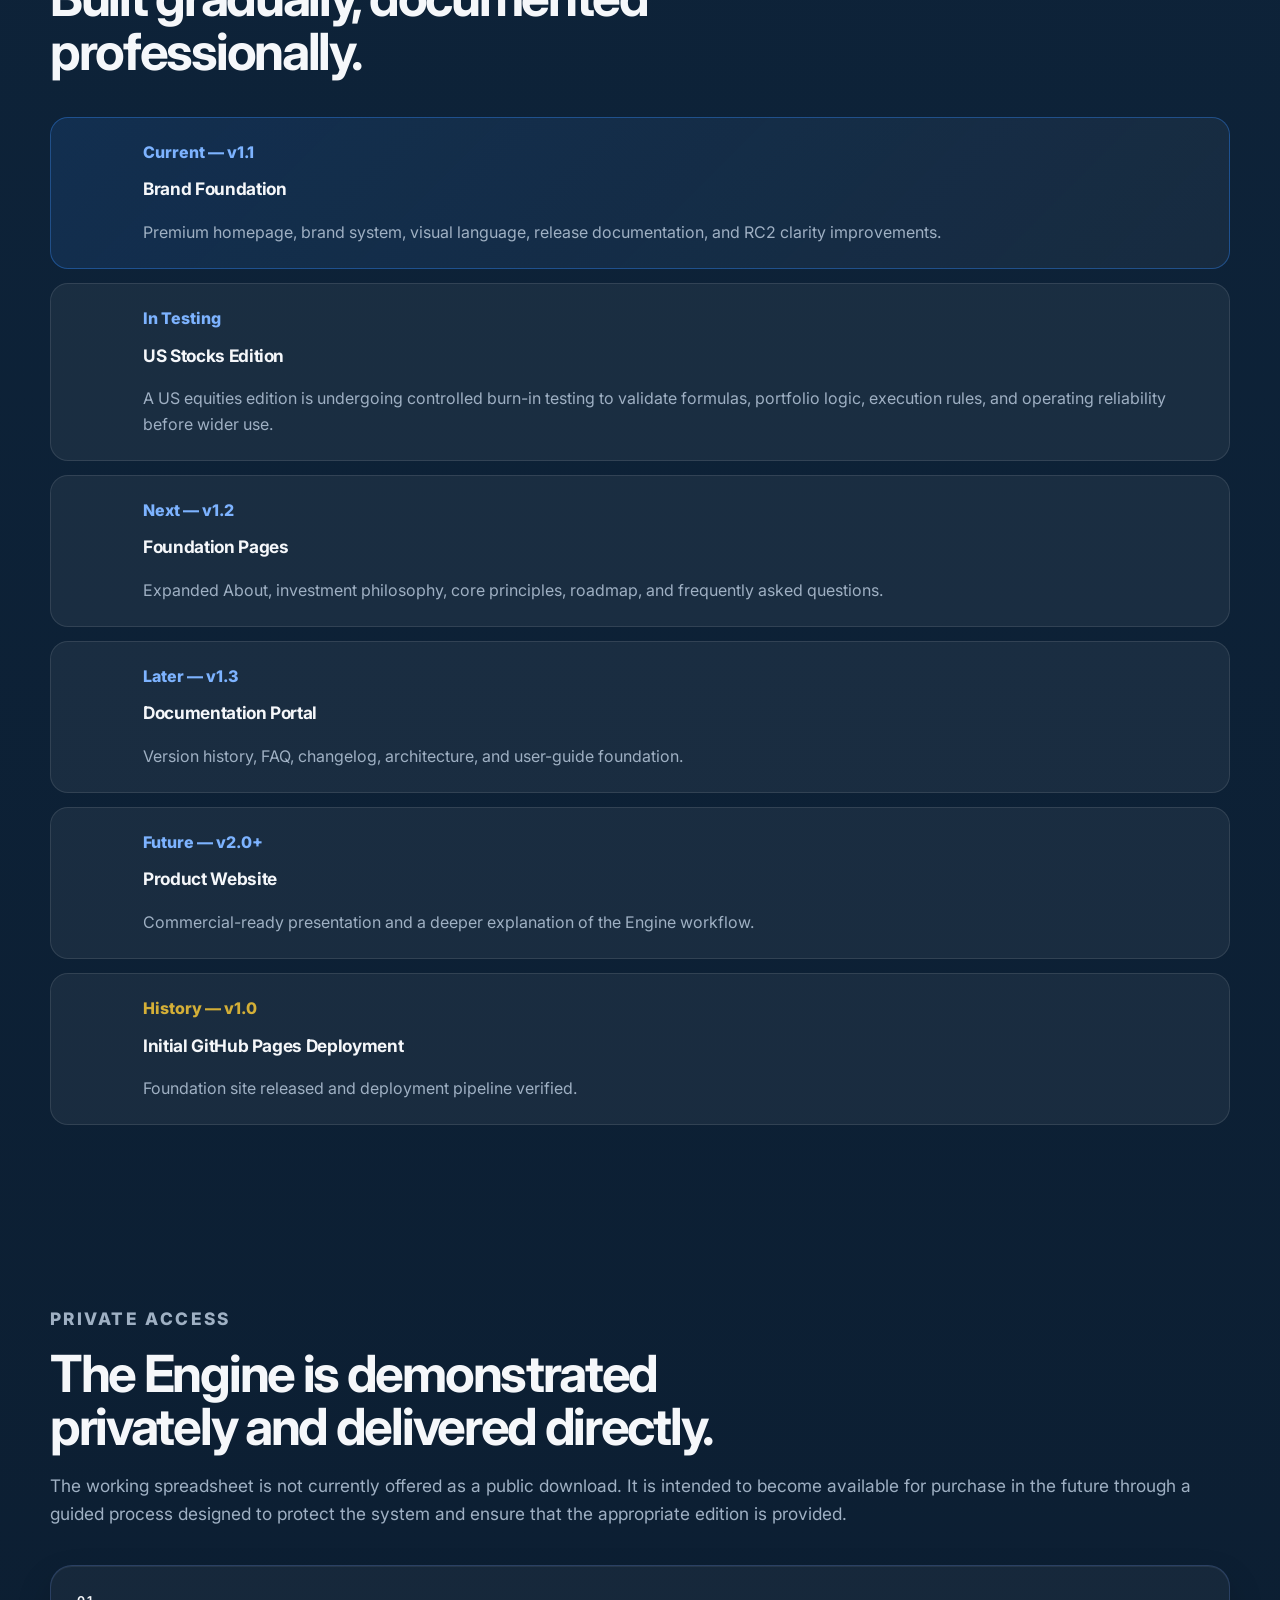
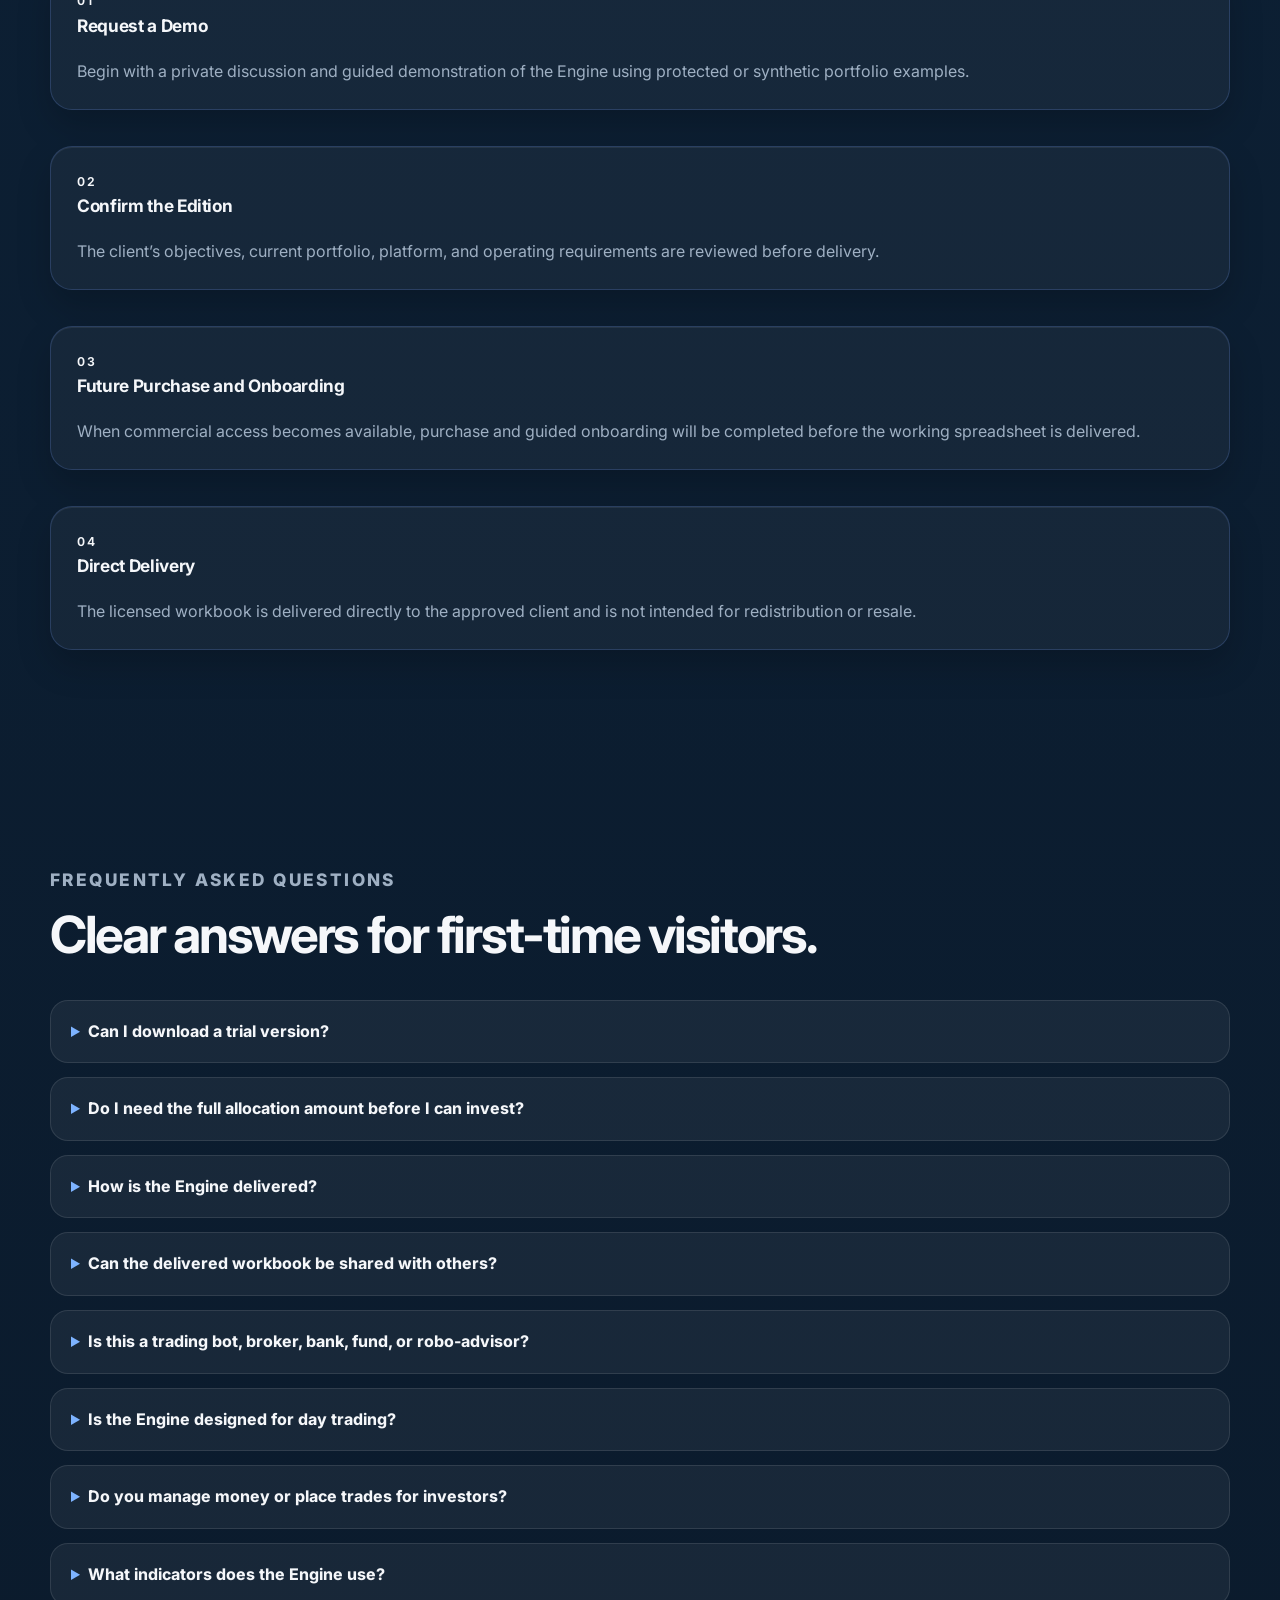
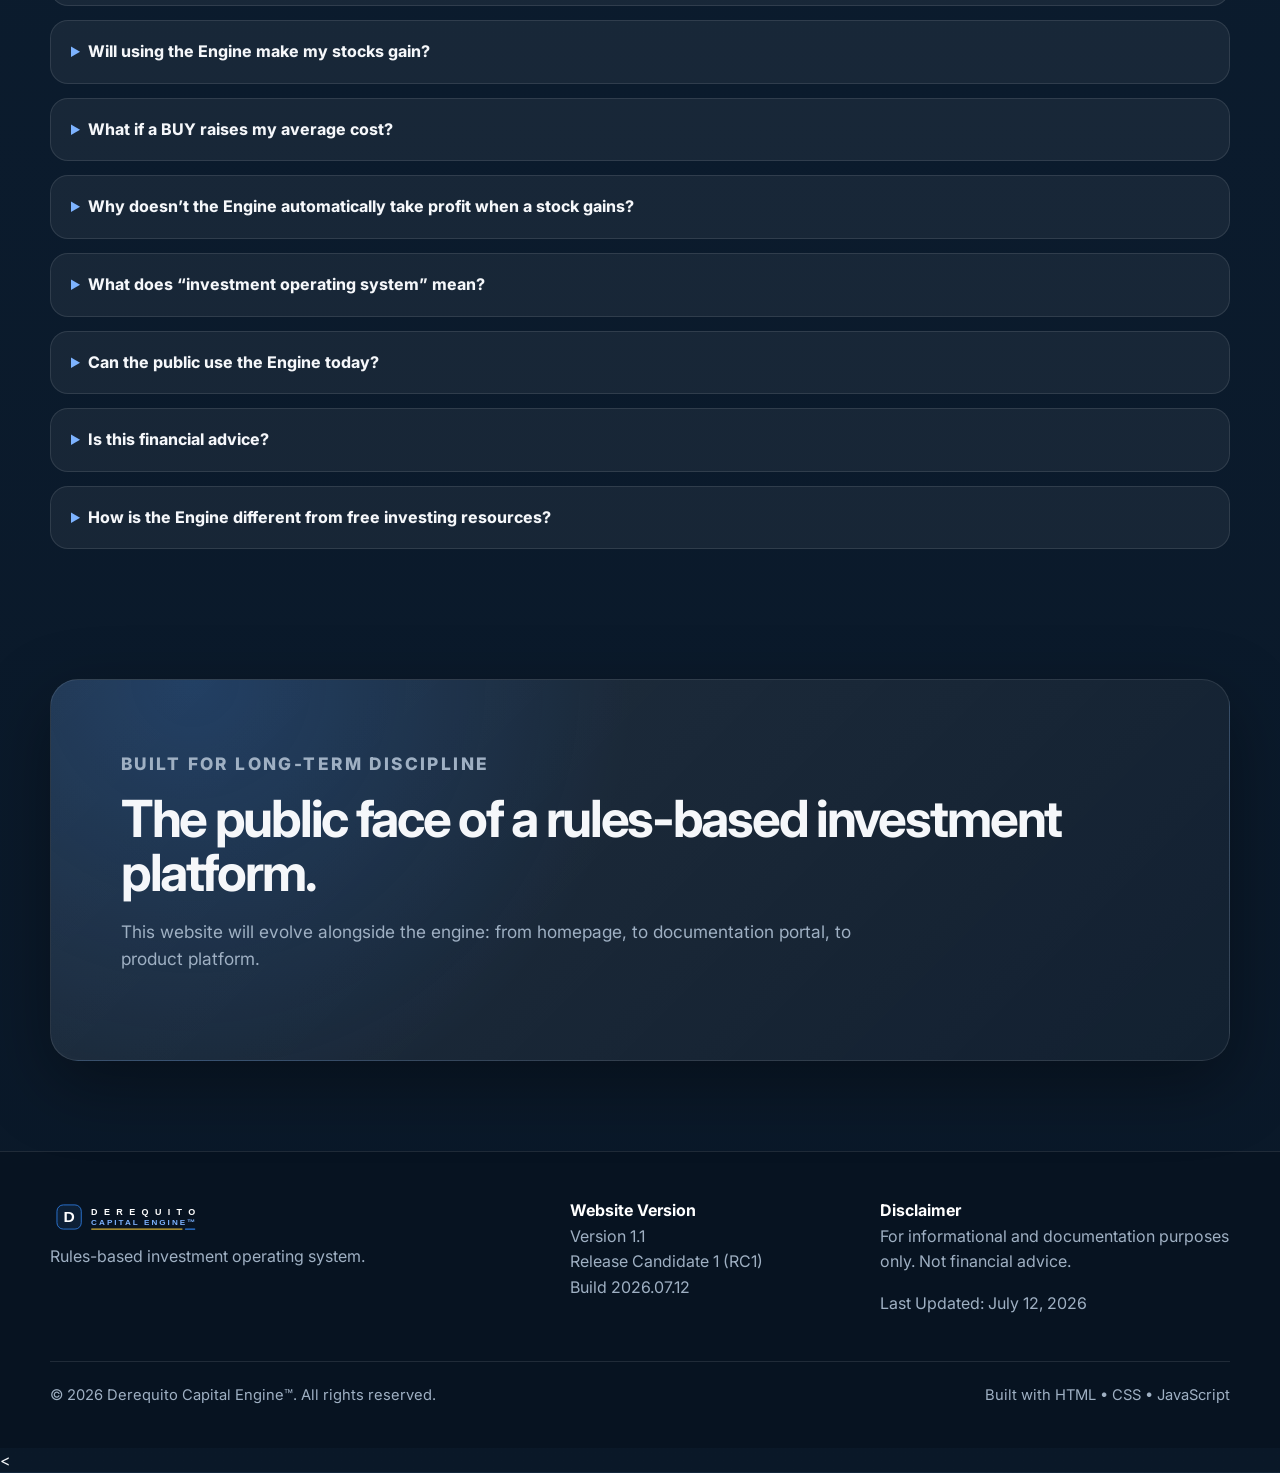
==== commit c2ca9e67: "Add FAQ comparing engine with free investing resources" ====
--- a/index.html
+++ b/index.html
@@ -29,7 +29,7 @@
         <a href="#principles">Principles</a>
         <a href="#roadmap">Roadmap</a>
         <a href="#faq">FAQ</a>
-        <a href="#version">Version</a>
+        <a href="#website-version">Version</a>
       </nav>
     </div>
   </header>
@@ -822,6 +822,16 @@
           advice.
         </p>
       </details>
+      <details>
+        <summary>How is the Engine different from free investing resources?</summary>
+        <p>
+          Free investing sites provide useful information, data, calculators, and research.
+          The Derequito Capital Engine helps organize those inputs into a repeatable
+          portfolio-management process—connecting allocation guidance, capital priorities,
+          portfolio structure, risk controls, and trade records while keeping final
+          execution responsibility with the investor.
+        </p>
+      </details>
     </div>
   </div>
 </section>
@@ -843,8 +853,8 @@
         <img src="assets/brand/logo-light.svg" alt="Derequito Capital Engine logo" class="footer-logo" />
         <p>Rules-based investment operating system.</p>
       </div>
-      <div>
-        <strong>Website Version</strong>
+      <div id="website-version">
+  <strong>Website Version</strong>
         <p>
 Version 1.1<br>
 Release Candidate 1 (RC1)<br>
--- a/styles.css
+++ b/styles.css
@@ -30,7 +30,12 @@
 section[id] {
   scroll-margin-top: 90px;
 }
-
+#website-version {
+  scroll-margin-top: 110px;
+}
+html {
+  background-color: #0b1d33;
+}
 body {
   margin: 0;
   font-family: Inter, system-ui, -apple-system, BlinkMacSystemFont, "Segoe UI", sans-serif;
